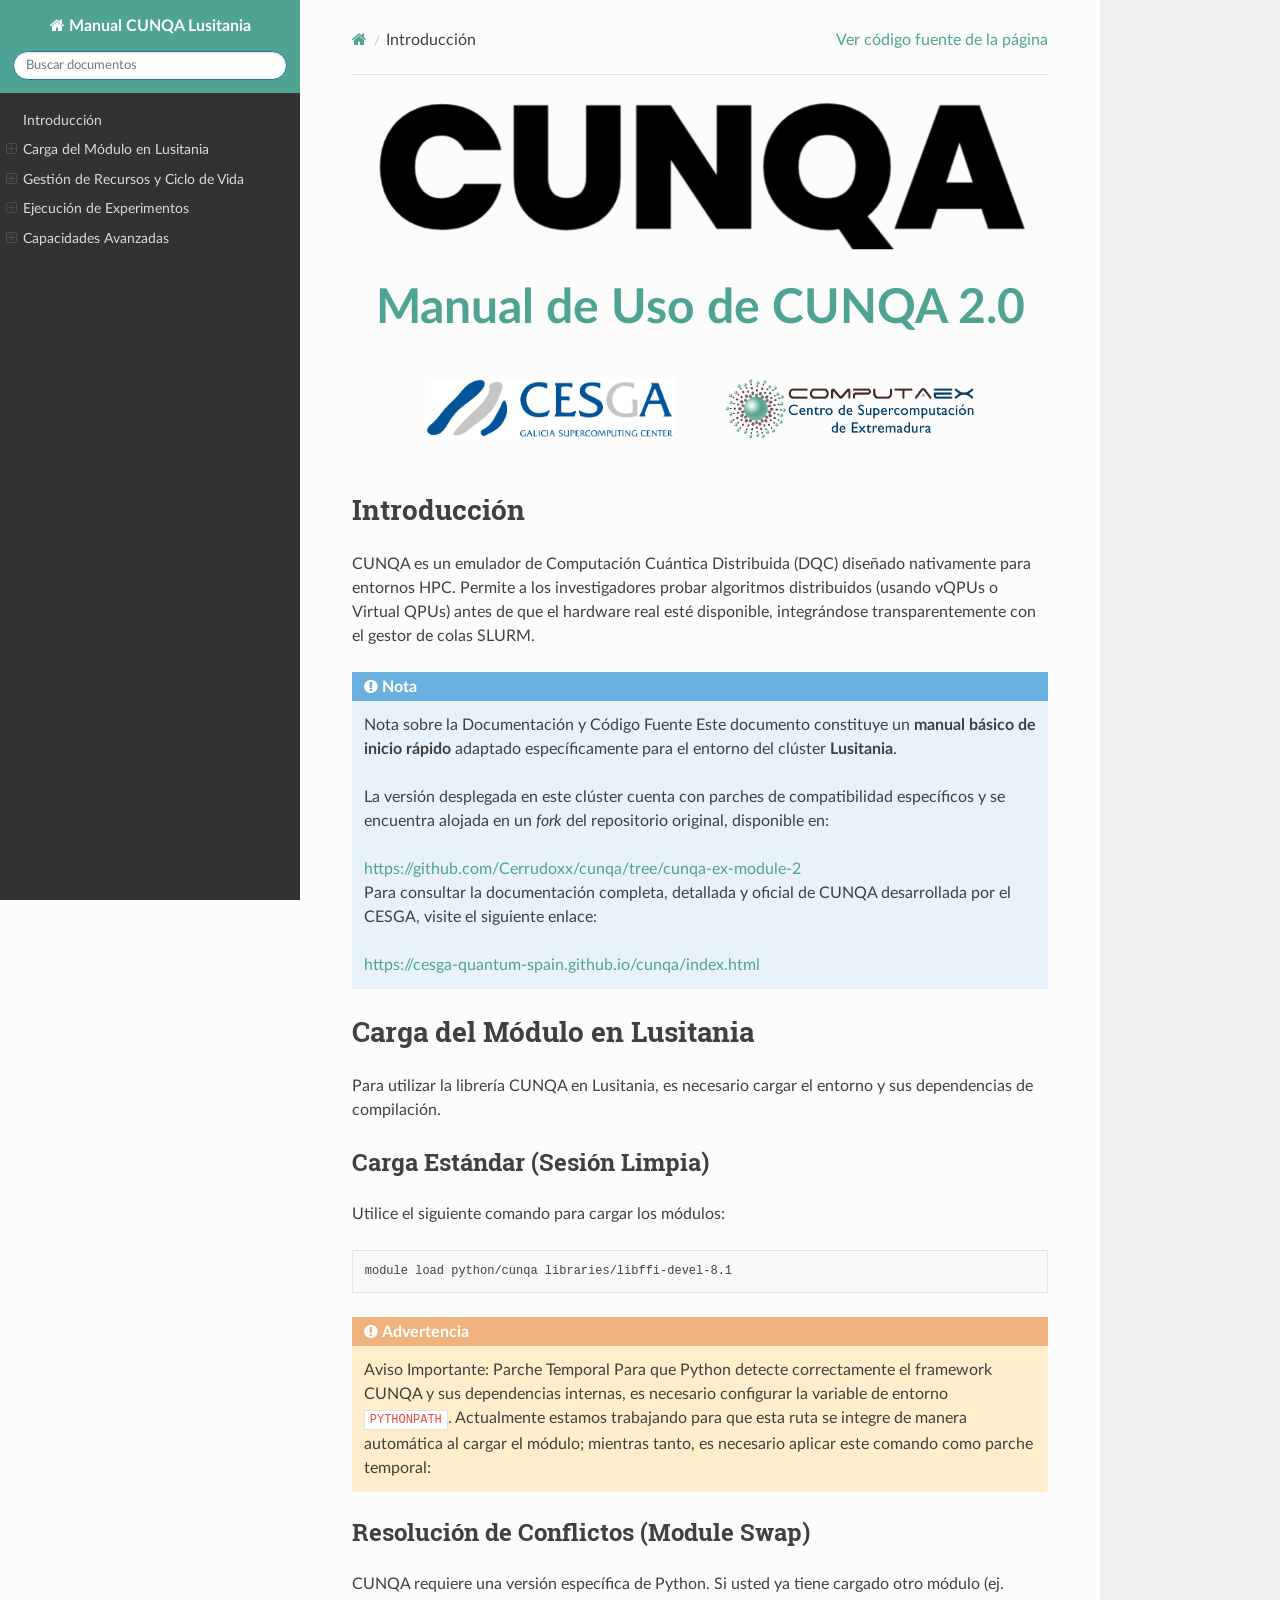
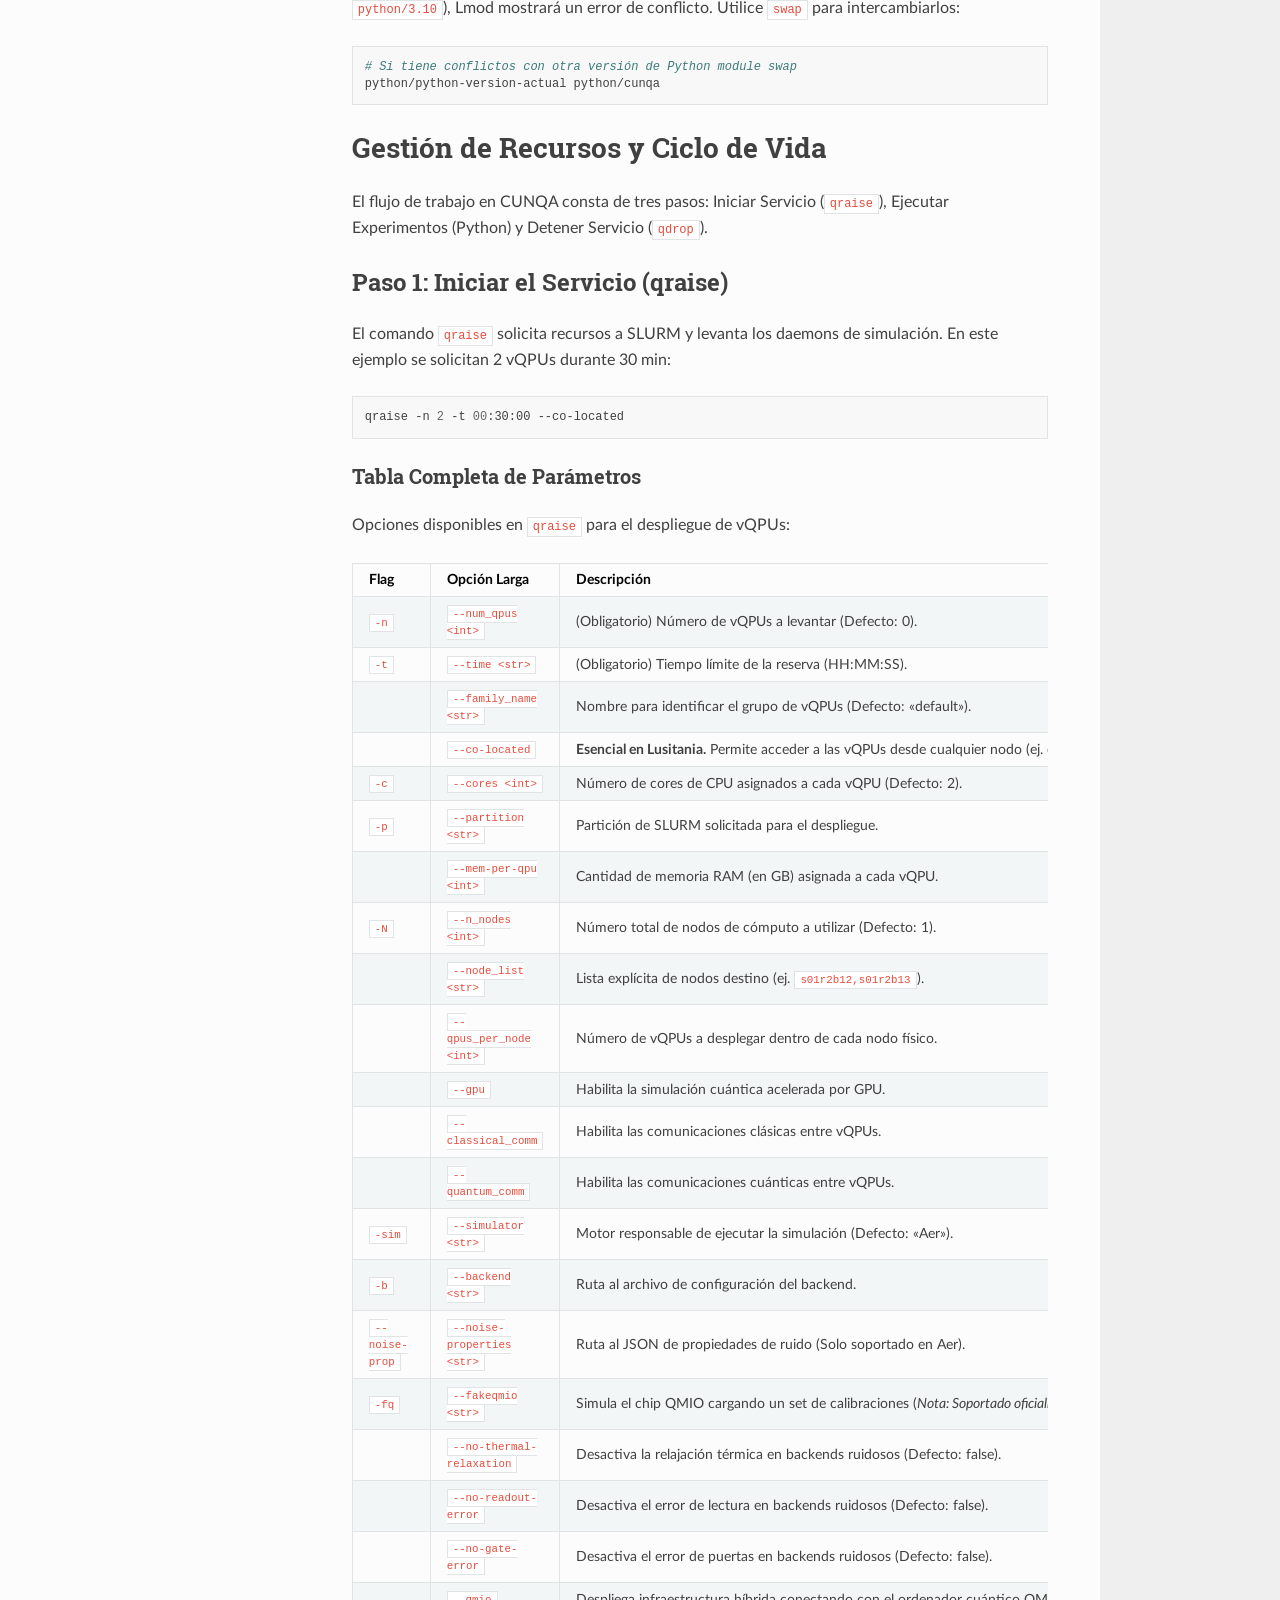
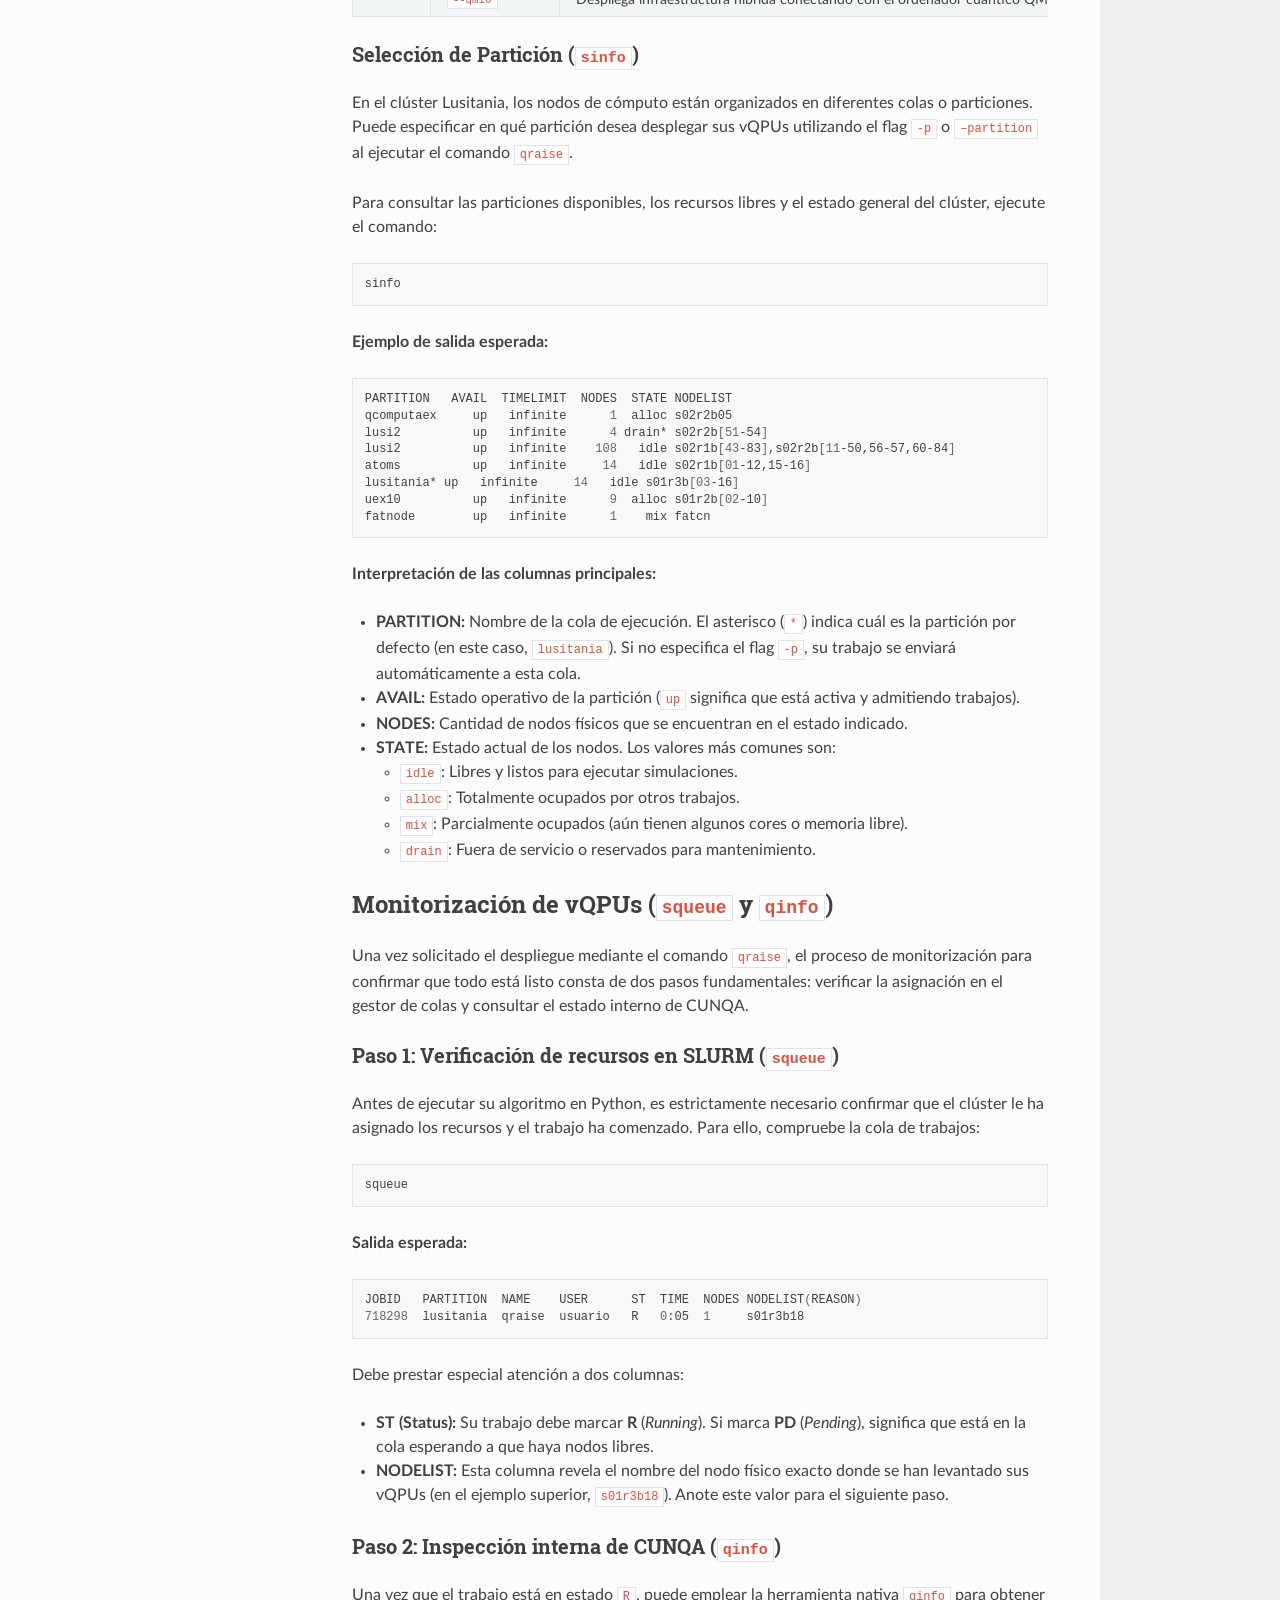
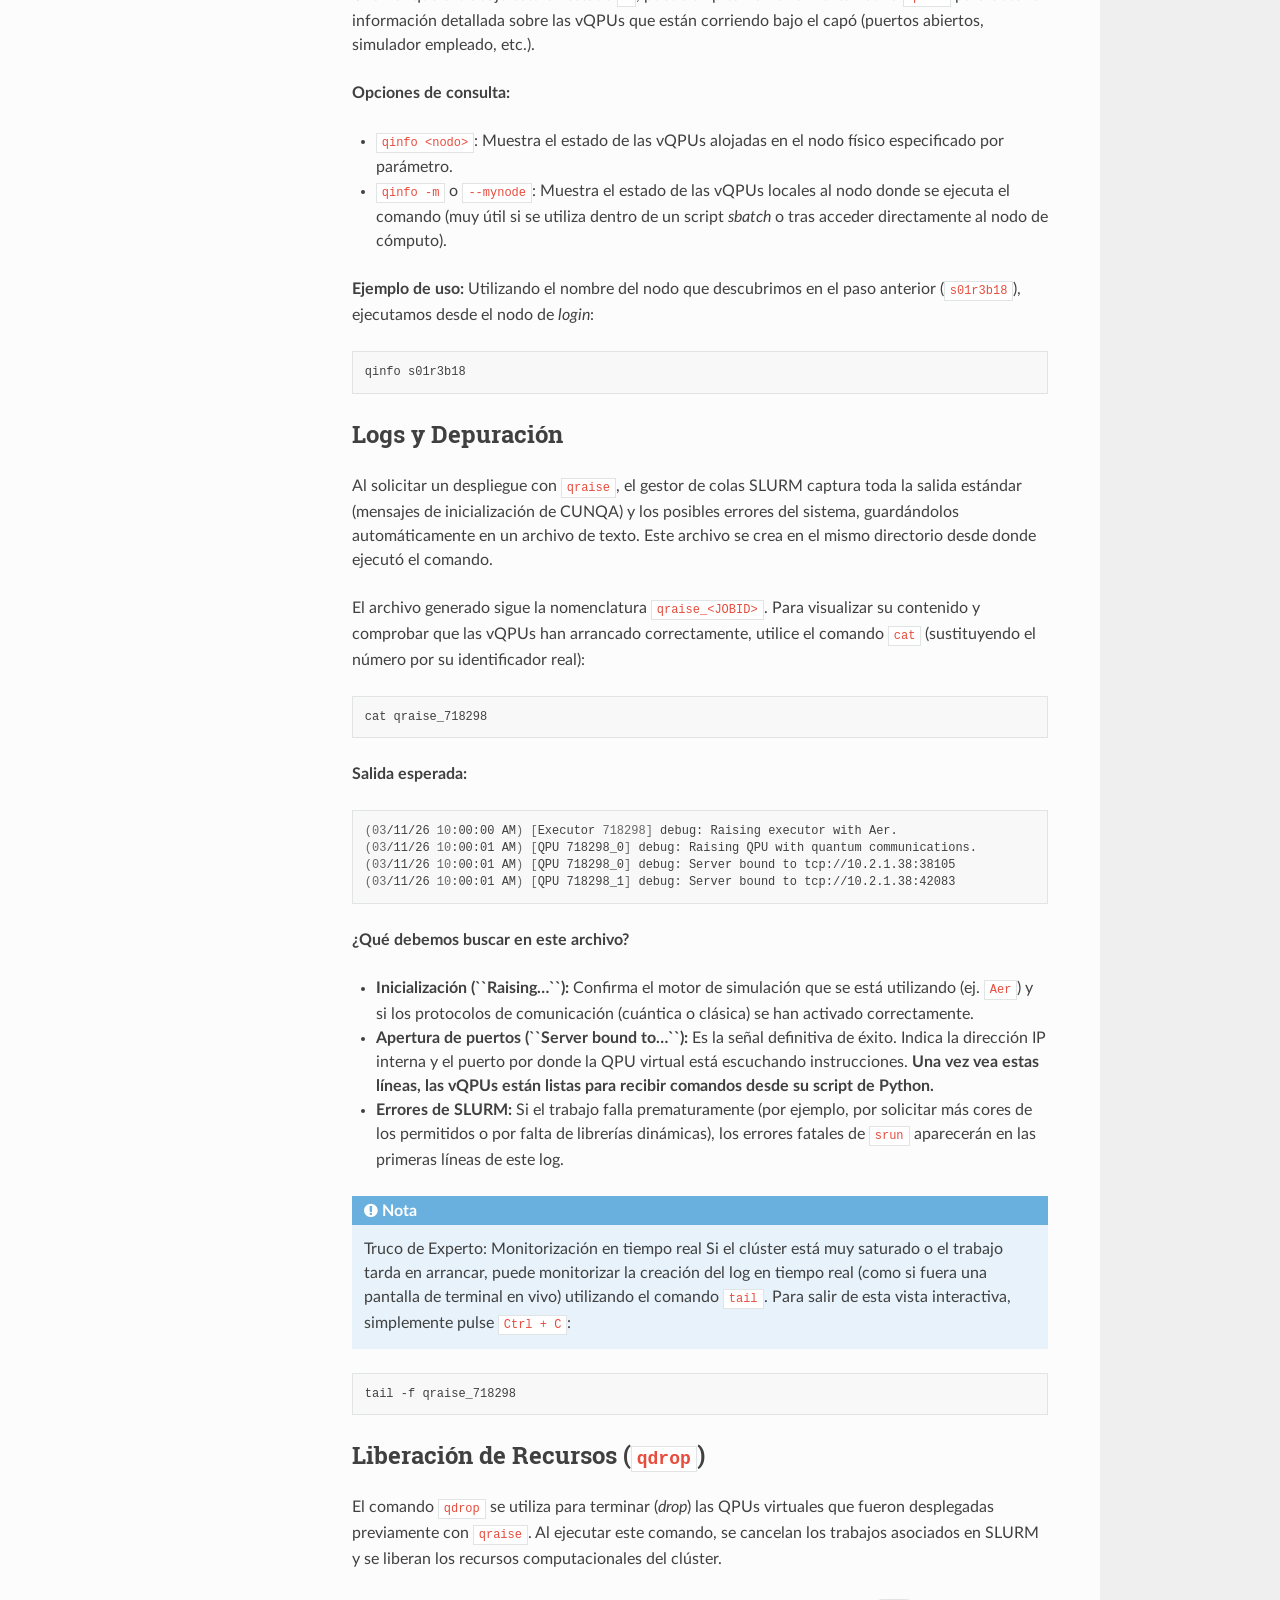
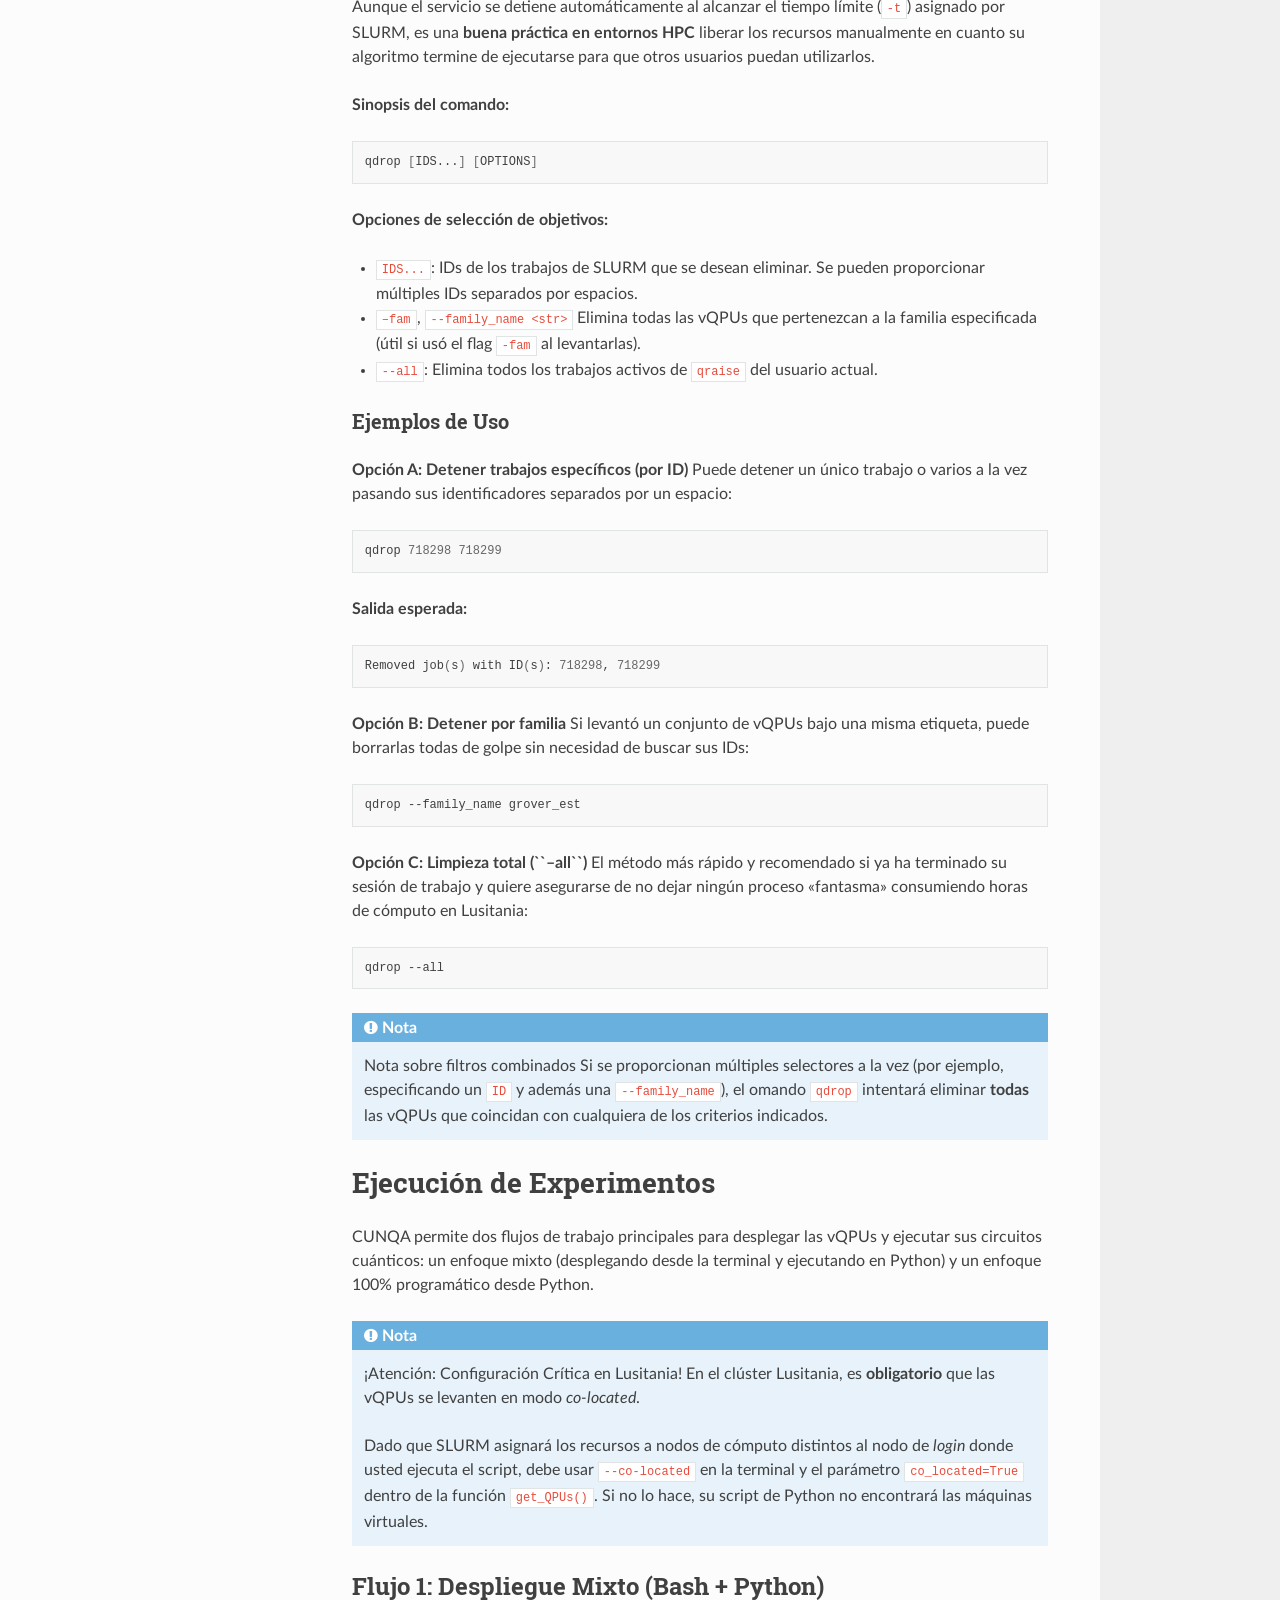
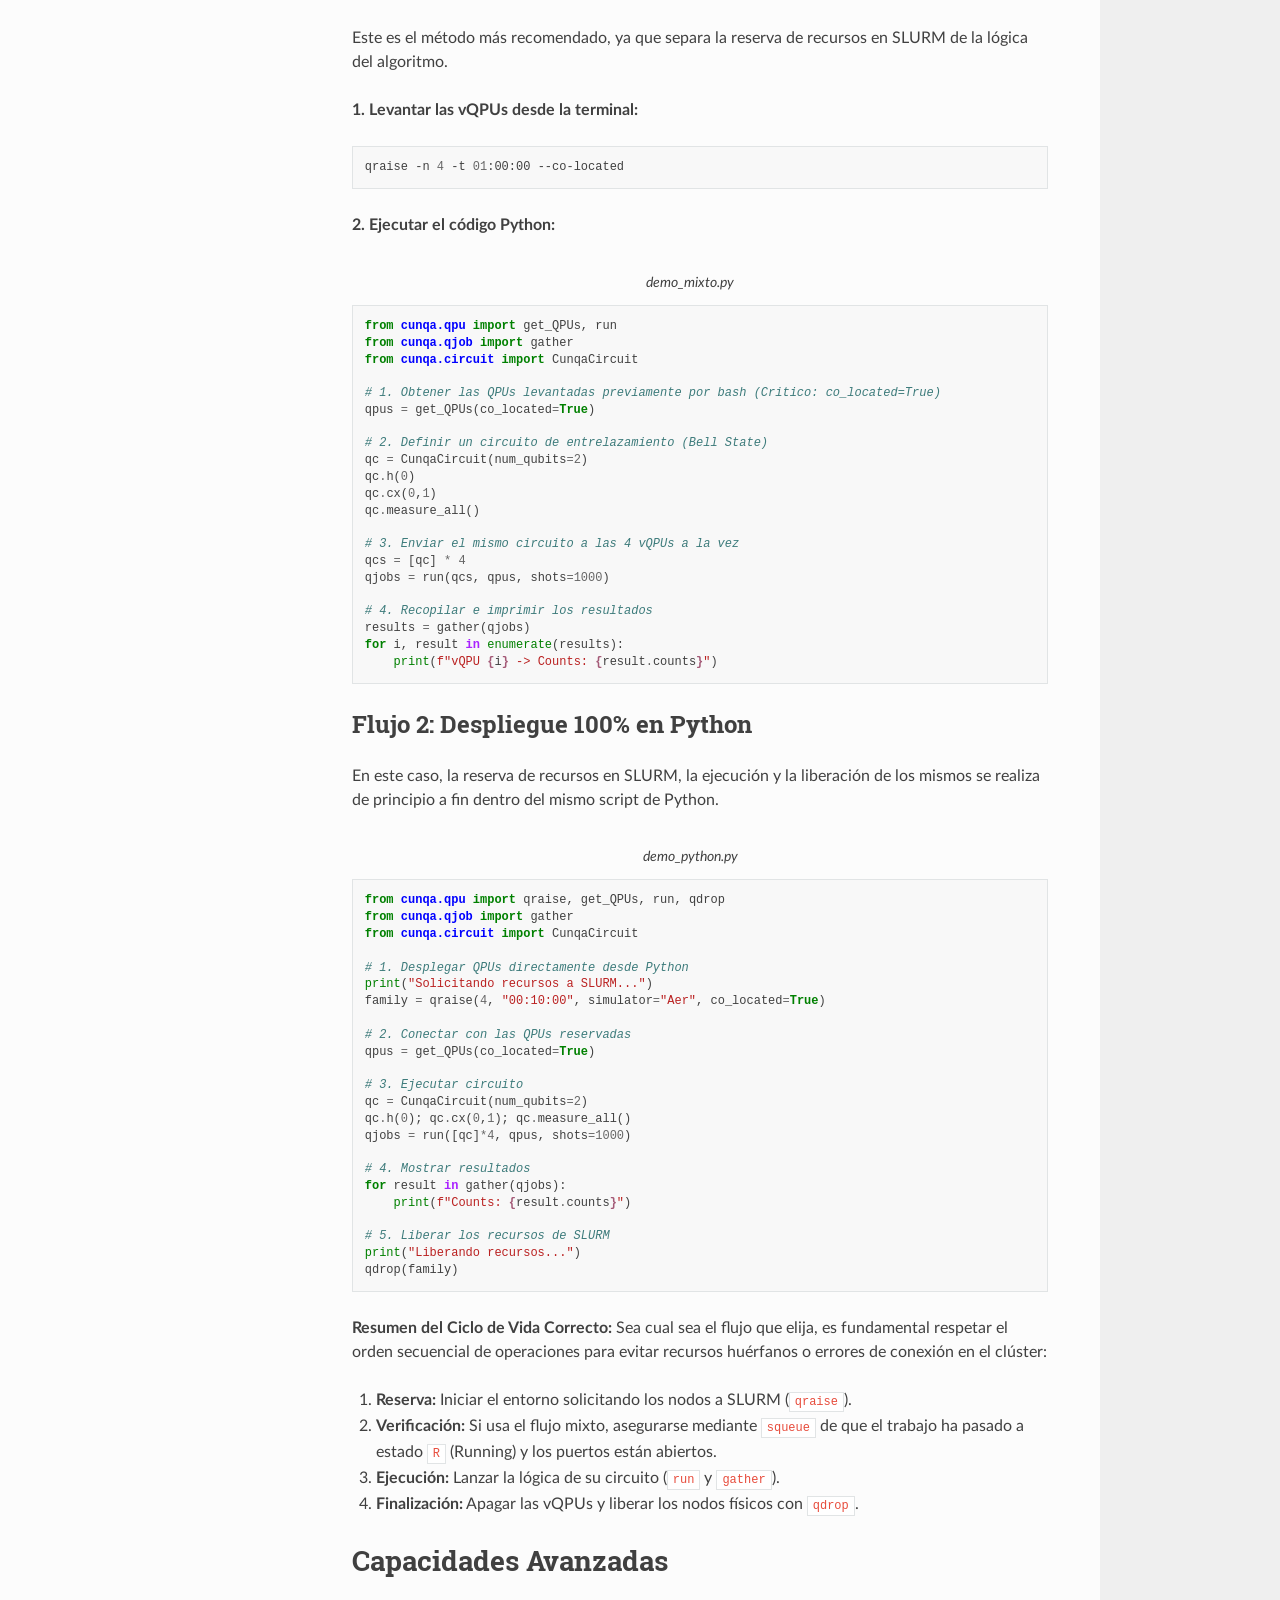
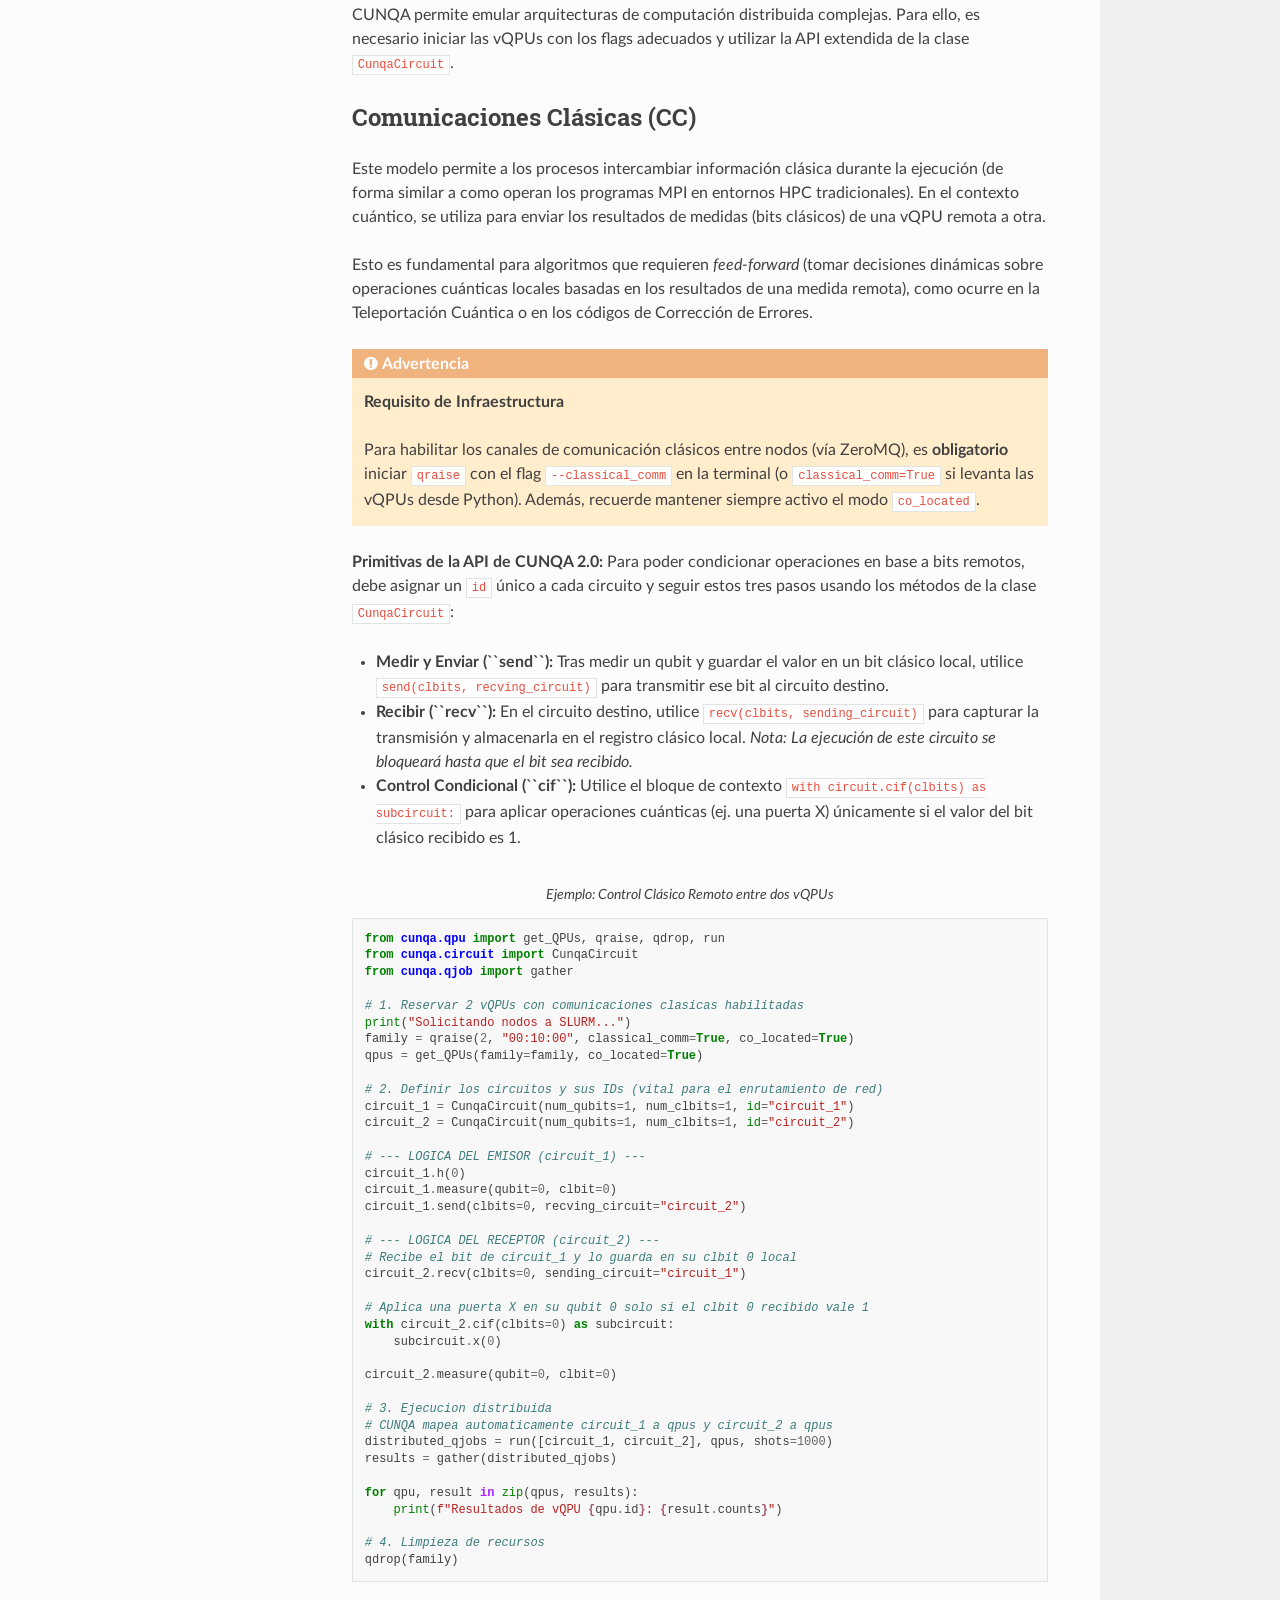
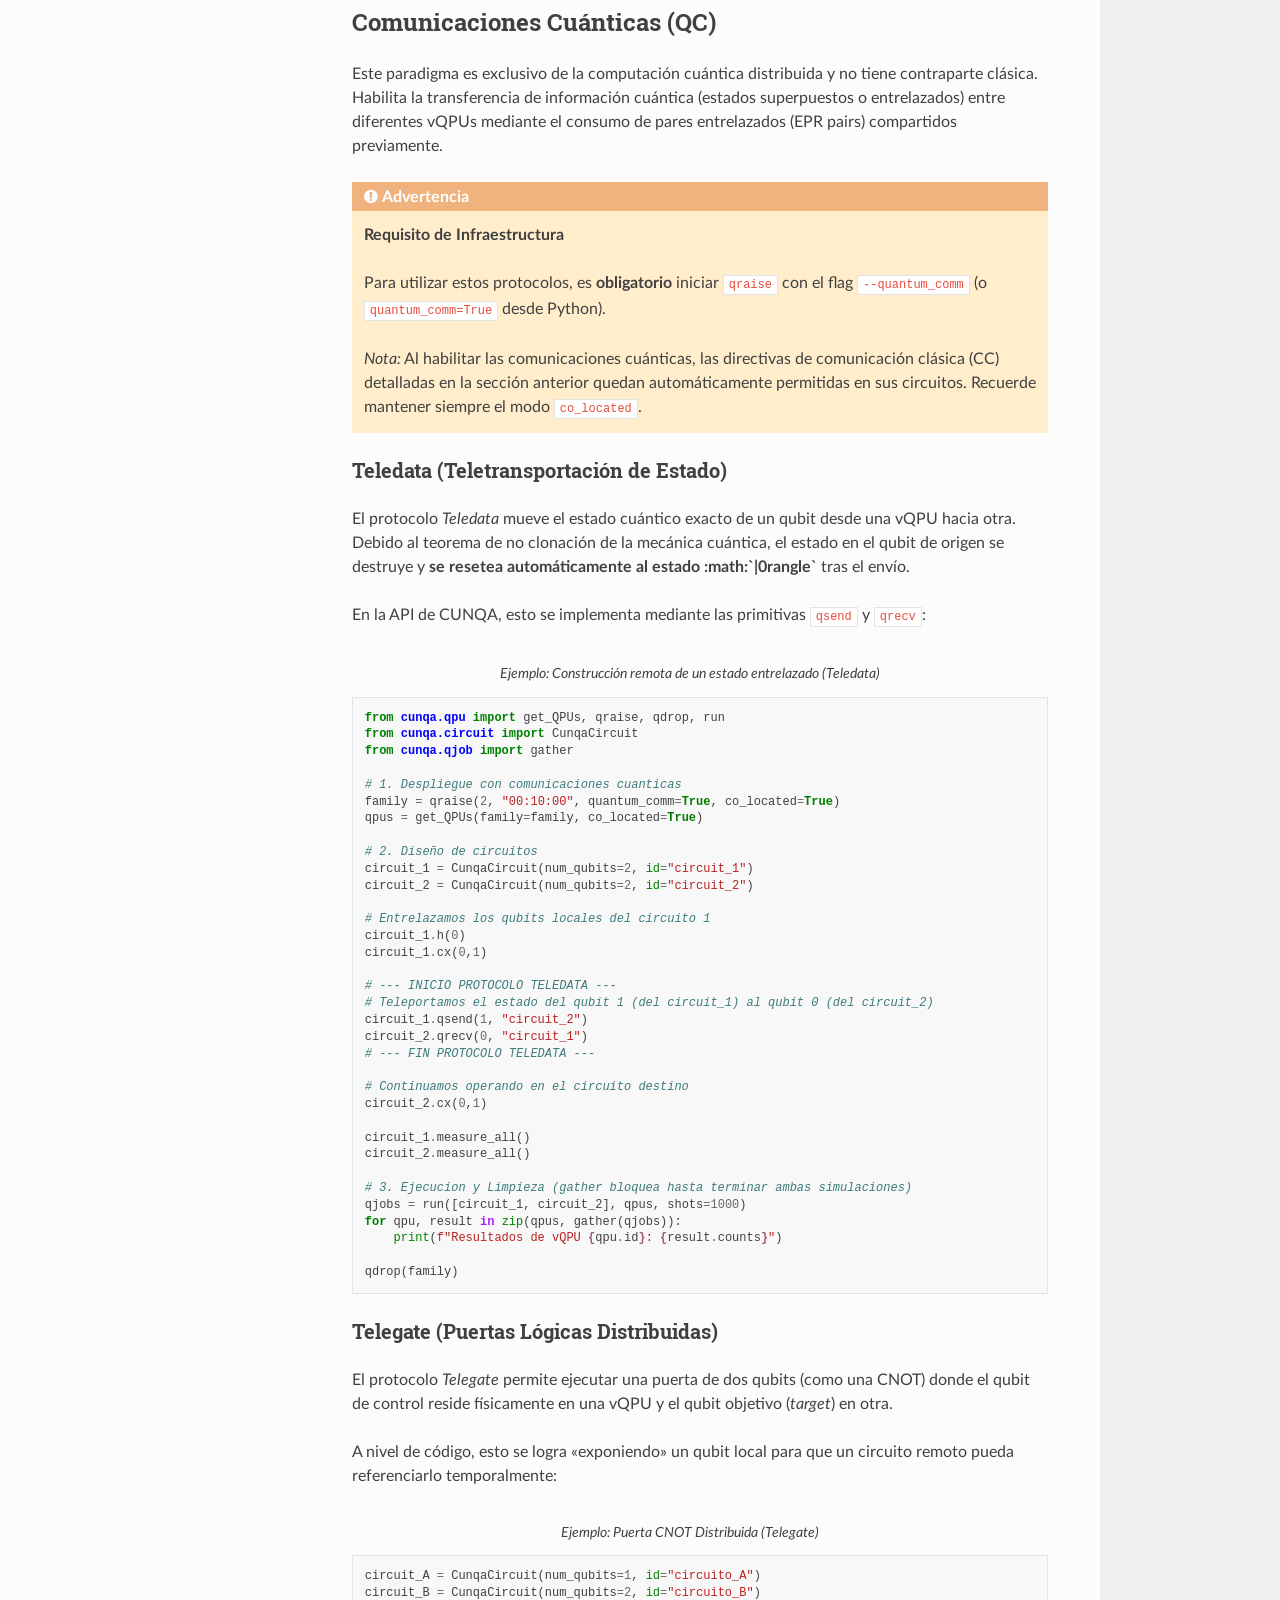
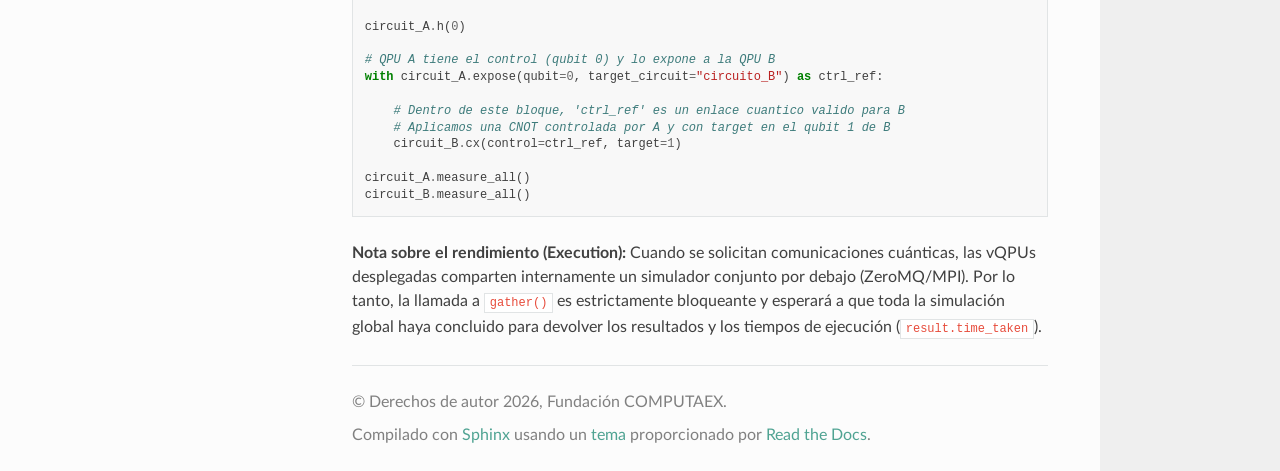
==== index.html @ 19996ac3 "Update documentation" ====
<!DOCTYPE html>
<html class="writer-html5" lang="es" data-content_root="./">
<head>
  <meta charset="utf-8" /><meta name="viewport" content="width=device-width, initial-scale=1" />

  <meta name="viewport" content="width=device-width, initial-scale=1.0" />
  <title>Introducción &mdash; documentación de Manual CUNQA Lusitania - 1.0</title>
      <link rel="stylesheet" type="text/css" href="_static/pygments.css?v=b86133f3" />
      <link rel="stylesheet" type="text/css" href="_static/css/theme.css?v=9edc463e" />
      <link rel="stylesheet" type="text/css" href="_static/custom.css?v=4bcdfe37" />

  
      <script src="_static/jquery.js?v=5d32c60e"></script>
      <script src="_static/_sphinx_javascript_frameworks_compat.js?v=2cd50e6c"></script>
      <script src="_static/documentation_options.js?v=4936afed"></script>
      <script src="_static/doctools.js?v=fd6eb6e6"></script>
      <script src="_static/sphinx_highlight.js?v=6ffebe34"></script>
      <script src="_static/translations.js?v=f85f4cfb"></script>
    <script src="_static/js/theme.js"></script>
    <link rel="index" title="Índice" href="genindex.html" />
    <link rel="search" title="Búsqueda" href="search.html" /> 
</head>

<body class="wy-body-for-nav"> 
  <div class="wy-grid-for-nav">
    <nav data-toggle="wy-nav-shift" class="wy-nav-side">
      <div class="wy-side-scroll">
        <div class="wy-side-nav-search" >

          
          
          <a href="#" class="icon icon-home">
            Manual CUNQA Lusitania
          </a>
<div role="search">
  <form id="rtd-search-form" class="wy-form" action="search.html" method="get">
    <input type="text" name="q" placeholder="Buscar documentos" aria-label="Buscar documentos" />
    <input type="hidden" name="check_keywords" value="yes" />
    <input type="hidden" name="area" value="default" />
  </form>
</div>
        </div><div class="wy-menu wy-menu-vertical" data-spy="affix" role="navigation" aria-label="Navigation menu">
              <!-- Local TOC -->
              <div class="local-toc"><ul>
<li><a class="reference internal" href="#">Introducción</a></li>
<li><a class="reference internal" href="#carga-del-modulo-en-lusitania">Carga del Módulo en Lusitania</a><ul>
<li><a class="reference internal" href="#carga-estandar-sesion-limpia">Carga Estándar (Sesión Limpia)</a></li>
<li><a class="reference internal" href="#resolucion-de-conflictos-module-swap">Resolución de Conflictos (Module Swap)</a></li>
</ul>
</li>
<li><a class="reference internal" href="#gestion-de-recursos-y-ciclo-de-vida">Gestión de Recursos y Ciclo de Vida</a><ul>
<li><a class="reference internal" href="#paso-1-iniciar-el-servicio-qraise">Paso 1: Iniciar el Servicio (qraise)</a><ul>
<li><a class="reference internal" href="#tabla-completa-de-parametros">Tabla Completa de Parámetros</a></li>
<li><a class="reference internal" href="#seleccion-de-particion-sinfo">Selección de Partición (<code class="docutils literal notranslate"><span class="pre">sinfo</span></code>)</a></li>
</ul>
</li>
<li><a class="reference internal" href="#monitorizacion-de-vqpus-squeue-y-qinfo">Monitorización de vQPUs (<code class="docutils literal notranslate"><span class="pre">squeue</span></code> y <code class="docutils literal notranslate"><span class="pre">qinfo</span></code>)</a><ul>
<li><a class="reference internal" href="#paso-1-verificacion-de-recursos-en-slurm-squeue">Paso 1: Verificación de recursos en SLURM (<code class="docutils literal notranslate"><span class="pre">squeue</span></code>)</a></li>
<li><a class="reference internal" href="#paso-2-inspeccion-interna-de-cunqa-qinfo">Paso 2: Inspección interna de CUNQA (<code class="docutils literal notranslate"><span class="pre">qinfo</span></code>)</a></li>
</ul>
</li>
<li><a class="reference internal" href="#logs-y-depuracion">Logs y Depuración</a></li>
<li><a class="reference internal" href="#liberacion-de-recursos-qdrop">Liberación de Recursos (<code class="docutils literal notranslate"><span class="pre">qdrop</span></code>)</a><ul>
<li><a class="reference internal" href="#ejemplos-de-uso">Ejemplos de Uso</a></li>
</ul>
</li>
</ul>
</li>
<li><a class="reference internal" href="#ejecucion-de-experimentos">Ejecución de Experimentos</a><ul>
<li><a class="reference internal" href="#flujo-1-despliegue-mixto-bash-python">Flujo 1: Despliegue Mixto (Bash + Python)</a></li>
<li><a class="reference internal" href="#flujo-2-despliegue-100-en-python">Flujo 2: Despliegue 100% en Python</a></li>
</ul>
</li>
<li><a class="reference internal" href="#capacidades-avanzadas">Capacidades Avanzadas</a><ul>
<li><a class="reference internal" href="#comunicaciones-clasicas-cc">Comunicaciones Clásicas (CC)</a></li>
<li><a class="reference internal" href="#comunicaciones-cuanticas-qc">Comunicaciones Cuánticas (QC)</a><ul>
<li><a class="reference internal" href="#teledata-teletransportacion-de-estado">Teledata (Teletransportación de Estado)</a></li>
<li><a class="reference internal" href="#telegate-puertas-logicas-distribuidas">Telegate (Puertas Lógicas Distribuidas)</a></li>
</ul>
</li>
</ul>
</li>
</ul>
</div>
        </div>
      </div>
    </nav>

    <section data-toggle="wy-nav-shift" class="wy-nav-content-wrap"><nav class="wy-nav-top" aria-label="Mobile navigation menu" >
          <i data-toggle="wy-nav-top" class="fa fa-bars"></i>
          <a href="#">Manual CUNQA Lusitania</a>
      </nav>

      <div class="wy-nav-content">
        <div class="rst-content">
          <div role="navigation" aria-label="Page navigation">
  <ul class="wy-breadcrumbs">
      <li><a href="#" class="icon icon-home" aria-label="Home"></a></li>
      <li class="breadcrumb-item active">Introducción</li>
      <li class="wy-breadcrumbs-aside">
            <a href="_sources/index.rst.txt" rel="nofollow"> Ver código fuente de la página</a>
      </li>
  </ul>
  <hr/>
</div>
          <div role="main" class="document" itemscope="itemscope" itemtype="http://schema.org/Article">
           <div itemprop="articleBody">
             
  <div class="titlepage docutils container">
<a class="reference internal image-reference" href="_images/output-onlinepngtools.png"><img alt="Logo CUNQA" class="align-center" src="_images/output-onlinepngtools.png" style="width: 95%;" />
</a>
<p class="big-title">Manual de Uso de CUNQA 2.0</p>
<div class="logo-container docutils container">
<img alt="Logo CESGA" src="_images/logotipo_CESGA_original.jpg" />
<img alt="Logo COMPUTAEX" src="_images/COMPUTAEX_nuevo.png" />
</div>
</div>
<section id="introduccion">
<h1>Introducción<a class="headerlink" href="#introduccion" title="Link to this heading"></a></h1>
<p>CUNQA es un emulador de Computación Cuántica Distribuida (DQC) diseñado
nativamente para entornos HPC. Permite a los investigadores probar
algoritmos distribuidos (usando vQPUs o Virtual QPUs) antes de que el
hardware real esté disponible, integrándose transparentemente con el
gestor de colas SLURM.</p>
<div class="admonition note">
<p class="admonition-title">Nota</p>
<p>Nota sobre la Documentación y Código Fuente Este documento constituye
un <strong>manual básico de inicio rápido</strong> adaptado específicamente para
el entorno del clúster <strong>Lusitania</strong>.</p>
<p>La versión desplegada en este clúster cuenta con parches de
compatibilidad específicos y se encuentra alojada en un <em>fork</em> del
repositorio original, disponible en:</p>
<div class="center docutils container">
<p><a class="reference external" href="https://github.com/Cerrudoxx/cunqa/tree/cunqa-ex-module-2">https://github.com/Cerrudoxx/cunqa/tree/cunqa-ex-module-2</a></p>
</div>
<p>Para consultar la documentación completa, detallada y oficial de
CUNQA desarrollada por el CESGA, visite el siguiente enlace:</p>
<div class="center docutils container">
<p><a class="reference external" href="https://cesga-quantum-spain.github.io/cunqa/index.html">https://cesga-quantum-spain.github.io/cunqa/index.html</a></p>
</div>
</div>
</section>
<section id="carga-del-modulo-en-lusitania">
<h1>Carga del Módulo en Lusitania<a class="headerlink" href="#carga-del-modulo-en-lusitania" title="Link to this heading"></a></h1>
<p>Para utilizar la librería CUNQA en Lusitania, es necesario cargar el
entorno y sus dependencias de compilación.</p>
<section id="carga-estandar-sesion-limpia">
<h2>Carga Estándar (Sesión Limpia)<a class="headerlink" href="#carga-estandar-sesion-limpia" title="Link to this heading"></a></h2>
<p>Utilice el siguiente comando para cargar los módulos:</p>
<div class="highlight-bash notranslate"><div class="highlight"><pre><span></span>module<span class="w"> </span>load<span class="w"> </span>python/cunqa<span class="w"> </span>libraries/libffi-devel-8.1
</pre></div>
</div>
<div class="admonition warning">
<p class="admonition-title">Advertencia</p>
<p>Aviso Importante: Parche Temporal Para que Python detecte
correctamente el framework CUNQA y sus dependencias internas, es
necesario configurar la variable de entorno <code class="docutils literal notranslate"><span class="pre">PYTHONPATH</span></code>.
Actualmente estamos trabajando para que esta ruta se integre de
manera automática al cargar el módulo; mientras tanto, es necesario
aplicar este comando como parche temporal:</p>
</div>
</section>
<section id="resolucion-de-conflictos-module-swap">
<h2>Resolución de Conflictos (Module Swap)<a class="headerlink" href="#resolucion-de-conflictos-module-swap" title="Link to this heading"></a></h2>
<p>CUNQA requiere una versión específica de Python. Si usted ya tiene
cargado otro módulo (ej. <code class="docutils literal notranslate"><span class="pre">python/3.10</span></code>), Lmod mostrará un error de
conflicto. Utilice <code class="docutils literal notranslate"><span class="pre">swap</span></code> para intercambiarlos:</p>
<div class="highlight-bash notranslate"><div class="highlight"><pre><span></span><span class="c1"># Si tiene conflictos con otra versión de Python module swap</span>
python/python-version-actual<span class="w"> </span>python/cunqa
</pre></div>
</div>
</section>
</section>
<section id="gestion-de-recursos-y-ciclo-de-vida">
<h1>Gestión de Recursos y Ciclo de Vida<a class="headerlink" href="#gestion-de-recursos-y-ciclo-de-vida" title="Link to this heading"></a></h1>
<p>El flujo de trabajo en CUNQA consta de tres pasos: Iniciar Servicio
(<code class="docutils literal notranslate"><span class="pre">qraise</span></code>), Ejecutar Experimentos (Python) y Detener Servicio
(<code class="docutils literal notranslate"><span class="pre">qdrop</span></code>).</p>
<section id="paso-1-iniciar-el-servicio-qraise">
<h2>Paso 1: Iniciar el Servicio (qraise)<a class="headerlink" href="#paso-1-iniciar-el-servicio-qraise" title="Link to this heading"></a></h2>
<p>El comando <code class="docutils literal notranslate"><span class="pre">qraise</span></code> solicita recursos a SLURM y levanta los daemons de
simulación. En este ejemplo se solicitan 2 vQPUs durante 30 min:</p>
<div class="highlight-bash notranslate"><div class="highlight"><pre><span></span>qraise<span class="w"> </span>-n<span class="w"> </span><span class="m">2</span><span class="w"> </span>-t<span class="w"> </span><span class="m">00</span>:30:00<span class="w"> </span>--co-located
</pre></div>
</div>
<section id="tabla-completa-de-parametros">
<h3>Tabla Completa de Parámetros<a class="headerlink" href="#tabla-completa-de-parametros" title="Link to this heading"></a></h3>
<p>Opciones disponibles en <code class="docutils literal notranslate"><span class="pre">qraise</span></code> para el despliegue de vQPUs:</p>
<table class="docutils align-default">
<colgroup>
<col style="width: 15.0%" />
<col style="width: 30.0%" />
<col style="width: 55.0%" />
</colgroup>
<thead>
<tr class="row-odd"><th class="head"><p>Flag</p></th>
<th class="head"><p>Opción Larga</p></th>
<th class="head"><p>Descripción</p></th>
</tr>
</thead>
<tbody>
<tr class="row-even"><td><p><code class="docutils literal notranslate"><span class="pre">-n</span></code></p></td>
<td><p><code class="docutils literal notranslate"><span class="pre">--num_qpus</span> <span class="pre">&lt;int&gt;</span></code></p></td>
<td><p>(Obligatorio) Número de vQPUs a levantar (Defecto: 0).</p></td>
</tr>
<tr class="row-odd"><td><p><code class="docutils literal notranslate"><span class="pre">-t</span></code></p></td>
<td><p><code class="docutils literal notranslate"><span class="pre">--time</span> <span class="pre">&lt;str&gt;</span></code></p></td>
<td><p>(Obligatorio) Tiempo límite de la reserva (HH:MM:SS).</p></td>
</tr>
<tr class="row-even"><td></td>
<td><p><code class="docutils literal notranslate"><span class="pre">--family_name</span> <span class="pre">&lt;str&gt;</span></code></p></td>
<td><p>Nombre para identificar el grupo de vQPUs (Defecto: «default»).</p></td>
</tr>
<tr class="row-odd"><td></td>
<td><p><code class="docutils literal notranslate"><span class="pre">--co-located</span></code></p></td>
<td><p><strong>Esencial en Lusitania.</strong> Permite acceder a las vQPUs desde cualquier nodo (ej. el nodo de login).</p></td>
</tr>
<tr class="row-even"><td><p><code class="docutils literal notranslate"><span class="pre">-c</span></code></p></td>
<td><p><code class="docutils literal notranslate"><span class="pre">--cores</span> <span class="pre">&lt;int&gt;</span></code></p></td>
<td><p>Número de cores de CPU asignados a cada vQPU (Defecto: 2).</p></td>
</tr>
<tr class="row-odd"><td><p><code class="docutils literal notranslate"><span class="pre">-p</span></code></p></td>
<td><p><code class="docutils literal notranslate"><span class="pre">--partition</span> <span class="pre">&lt;str&gt;</span></code></p></td>
<td><p>Partición de SLURM solicitada para el despliegue.</p></td>
</tr>
<tr class="row-even"><td></td>
<td><p><code class="docutils literal notranslate"><span class="pre">--mem-per-qpu</span> <span class="pre">&lt;int&gt;</span></code></p></td>
<td><p>Cantidad de memoria RAM (en GB) asignada a cada vQPU.</p></td>
</tr>
<tr class="row-odd"><td><p><code class="docutils literal notranslate"><span class="pre">-N</span></code></p></td>
<td><p><code class="docutils literal notranslate"><span class="pre">--n_nodes</span> <span class="pre">&lt;int&gt;</span></code></p></td>
<td><p>Número total de nodos de cómputo a utilizar (Defecto: 1).</p></td>
</tr>
<tr class="row-even"><td></td>
<td><p><code class="docutils literal notranslate"><span class="pre">--node_list</span> <span class="pre">&lt;str&gt;</span></code></p></td>
<td><p>Lista explícita de nodos destino (ej. <code class="docutils literal notranslate"><span class="pre">s01r2b12,s01r2b13</span></code>).</p></td>
</tr>
<tr class="row-odd"><td></td>
<td><p><code class="docutils literal notranslate"><span class="pre">--qpus_per_node</span> <span class="pre">&lt;int&gt;</span></code></p></td>
<td><p>Número de vQPUs a desplegar dentro de cada nodo físico.</p></td>
</tr>
<tr class="row-even"><td></td>
<td><p><code class="docutils literal notranslate"><span class="pre">--gpu</span></code></p></td>
<td><p>Habilita la simulación cuántica acelerada por GPU.</p></td>
</tr>
<tr class="row-odd"><td></td>
<td><p><code class="docutils literal notranslate"><span class="pre">--classical_comm</span></code></p></td>
<td><p>Habilita las comunicaciones clásicas entre vQPUs.</p></td>
</tr>
<tr class="row-even"><td></td>
<td><p><code class="docutils literal notranslate"><span class="pre">--quantum_comm</span></code></p></td>
<td><p>Habilita las comunicaciones cuánticas entre vQPUs.</p></td>
</tr>
<tr class="row-odd"><td><p><code class="docutils literal notranslate"><span class="pre">-sim</span></code></p></td>
<td><p><code class="docutils literal notranslate"><span class="pre">--simulator</span> <span class="pre">&lt;str&gt;</span></code></p></td>
<td><p>Motor responsable de ejecutar la simulación (Defecto: «Aer»).</p></td>
</tr>
<tr class="row-even"><td><p><code class="docutils literal notranslate"><span class="pre">-b</span></code></p></td>
<td><p><code class="docutils literal notranslate"><span class="pre">--backend</span> <span class="pre">&lt;str&gt;</span></code></p></td>
<td><p>Ruta al archivo de configuración del backend.</p></td>
</tr>
<tr class="row-odd"><td><p><code class="docutils literal notranslate"><span class="pre">--noise-prop</span></code></p></td>
<td><p><code class="docutils literal notranslate"><span class="pre">--noise-properties</span> <span class="pre">&lt;str&gt;</span></code></p></td>
<td><p>Ruta al JSON de propiedades de ruido (Solo soportado en Aer).</p></td>
</tr>
<tr class="row-even"><td><p><code class="docutils literal notranslate"><span class="pre">-fq</span></code></p></td>
<td><p><code class="docutils literal notranslate"><span class="pre">--fakeqmio</span> <span class="pre">&lt;str&gt;</span></code></p></td>
<td><p>Simula el chip QMIO cargando un set de calibraciones (<em>Nota: Soportado oficialmente en CESGA</em>).</p></td>
</tr>
<tr class="row-odd"><td></td>
<td><p><code class="docutils literal notranslate"><span class="pre">--no-thermal-relaxation</span></code></p></td>
<td><p>Desactiva la relajación térmica en backends ruidosos (Defecto: false).</p></td>
</tr>
<tr class="row-even"><td></td>
<td><p><code class="docutils literal notranslate"><span class="pre">--no-readout-error</span></code></p></td>
<td><p>Desactiva el error de lectura en backends ruidosos (Defecto: false).</p></td>
</tr>
<tr class="row-odd"><td></td>
<td><p><code class="docutils literal notranslate"><span class="pre">--no-gate-error</span></code></p></td>
<td><p>Desactiva el error de puertas en backends ruidosos (Defecto: false).</p></td>
</tr>
<tr class="row-even"><td></td>
<td><p><code class="docutils literal notranslate"><span class="pre">--qmio</span></code></p></td>
<td><p>Despliega infraestructura híbrida conectando con el ordenador cuántico QMIO real (<em>Exclusivo de CESGA</em>).</p></td>
</tr>
</tbody>
</table>
</section>
<section id="seleccion-de-particion-sinfo">
<h3>Selección de Partición (<code class="docutils literal notranslate"><span class="pre">sinfo</span></code>)<a class="headerlink" href="#seleccion-de-particion-sinfo" title="Link to this heading"></a></h3>
<p>En el clúster Lusitania, los nodos de cómputo están organizados en
diferentes colas o particiones. Puede especificar en qué partición desea
desplegar sus vQPUs utilizando el flag <code class="docutils literal notranslate"><span class="pre">-p</span></code> o <code class="docutils literal notranslate"><span class="pre">–partition</span></code> al
ejecutar el comando <code class="docutils literal notranslate"><span class="pre">qraise</span></code>.</p>
<p>Para consultar las particiones disponibles, los recursos libres y el
estado general del clúster, ejecute el comando:</p>
<div class="highlight-bash notranslate"><div class="highlight"><pre><span></span>sinfo
</pre></div>
</div>
<p><strong>Ejemplo de salida esperada:</strong></p>
<div class="highlight-bash notranslate"><div class="highlight"><pre><span></span>PARTITION<span class="w">   </span>AVAIL<span class="w">  </span>TIMELIMIT<span class="w">  </span>NODES<span class="w">  </span>STATE<span class="w"> </span>NODELIST
qcomputaex<span class="w">     </span>up<span class="w">   </span>infinite<span class="w">      </span><span class="m">1</span><span class="w">  </span>alloc<span class="w"> </span>s02r2b05
lusi2<span class="w">          </span>up<span class="w">   </span>infinite<span class="w">      </span><span class="m">4</span><span class="w"> </span>drain*<span class="w"> </span>s02r2b<span class="o">[</span><span class="m">51</span>-54<span class="o">]</span>
lusi2<span class="w">          </span>up<span class="w">   </span>infinite<span class="w">    </span><span class="m">108</span><span class="w">   </span>idle<span class="w"> </span>s02r1b<span class="o">[</span><span class="m">43</span>-83<span class="o">]</span>,s02r2b<span class="o">[</span><span class="m">11</span>-50,56-57,60-84<span class="o">]</span>
atoms<span class="w">          </span>up<span class="w">   </span>infinite<span class="w">     </span><span class="m">14</span><span class="w">   </span>idle<span class="w"> </span>s02r1b<span class="o">[</span><span class="m">01</span>-12,15-16<span class="o">]</span>
lusitania*<span class="w"> </span>up<span class="w">   </span>infinite<span class="w">     </span><span class="m">14</span><span class="w">   </span>idle<span class="w"> </span>s01r3b<span class="o">[</span><span class="m">03</span>-16<span class="o">]</span>
uex10<span class="w">          </span>up<span class="w">   </span>infinite<span class="w">      </span><span class="m">9</span><span class="w">  </span>alloc<span class="w"> </span>s01r2b<span class="o">[</span><span class="m">02</span>-10<span class="o">]</span>
fatnode<span class="w">        </span>up<span class="w">   </span>infinite<span class="w">      </span><span class="m">1</span><span class="w">    </span>mix<span class="w"> </span>fatcn
</pre></div>
</div>
<p><strong>Interpretación de las columnas principales:</strong></p>
<ul class="simple">
<li><p><strong>PARTITION:</strong> Nombre de la cola de ejecución. El asterisco (<code class="docutils literal notranslate"><span class="pre">*</span></code>)
indica cuál es la partición por defecto (en este caso,
<code class="docutils literal notranslate"><span class="pre">lusitania</span></code>). Si no especifica el flag <code class="docutils literal notranslate"><span class="pre">-p</span></code>, su trabajo se
enviará automáticamente a esta cola.</p></li>
<li><p><strong>AVAIL:</strong> Estado operativo de la partición (<code class="docutils literal notranslate"><span class="pre">up</span></code> significa que
está activa y admitiendo trabajos).</p></li>
<li><p><strong>NODES:</strong> Cantidad de nodos físicos que se encuentran en el estado
indicado.</p></li>
<li><p><strong>STATE:</strong> Estado actual de los nodos. Los valores más comunes son:</p>
<ul>
<li><p><code class="docutils literal notranslate"><span class="pre">idle</span></code>: Libres y listos para ejecutar simulaciones.</p></li>
<li><p><code class="docutils literal notranslate"><span class="pre">alloc</span></code>: Totalmente ocupados por otros trabajos.</p></li>
<li><p><code class="docutils literal notranslate"><span class="pre">mix</span></code>: Parcialmente ocupados (aún tienen algunos cores o memoria
libre).</p></li>
<li><p><code class="docutils literal notranslate"><span class="pre">drain</span></code>: Fuera de servicio o reservados para mantenimiento.</p></li>
</ul>
</li>
</ul>
</section>
</section>
<section id="monitorizacion-de-vqpus-squeue-y-qinfo">
<h2>Monitorización de vQPUs (<code class="docutils literal notranslate"><span class="pre">squeue</span></code> y <code class="docutils literal notranslate"><span class="pre">qinfo</span></code>)<a class="headerlink" href="#monitorizacion-de-vqpus-squeue-y-qinfo" title="Link to this heading"></a></h2>
<p>Una vez solicitado el despliegue mediante el comando <code class="docutils literal notranslate"><span class="pre">qraise</span></code>, el
proceso de monitorización para confirmar que todo está listo consta de
dos pasos fundamentales: verificar la asignación en el gestor de colas y
consultar el estado interno de CUNQA.</p>
<section id="paso-1-verificacion-de-recursos-en-slurm-squeue">
<h3>Paso 1: Verificación de recursos en SLURM (<code class="docutils literal notranslate"><span class="pre">squeue</span></code>)<a class="headerlink" href="#paso-1-verificacion-de-recursos-en-slurm-squeue" title="Link to this heading"></a></h3>
<p>Antes de ejecutar su algoritmo en Python, es estrictamente necesario
confirmar que el clúster le ha asignado los recursos y el trabajo ha
comenzado. Para ello, compruebe la cola de trabajos:</p>
<div class="highlight-bash notranslate"><div class="highlight"><pre><span></span>squeue
</pre></div>
</div>
<p><strong>Salida esperada:</strong></p>
<div class="highlight-bash notranslate"><div class="highlight"><pre><span></span>JOBID<span class="w">   </span>PARTITION<span class="w">  </span>NAME<span class="w">    </span>USER<span class="w">      </span>ST<span class="w">  </span>TIME<span class="w">  </span>NODES<span class="w"> </span>NODELIST<span class="o">(</span>REASON<span class="o">)</span>
<span class="m">718298</span><span class="w">  </span>lusitania<span class="w">  </span>qraise<span class="w">  </span>usuario<span class="w">   </span>R<span class="w">   </span><span class="m">0</span>:05<span class="w">  </span><span class="m">1</span><span class="w">     </span>s01r3b18
</pre></div>
</div>
<p>Debe prestar especial atención a dos columnas:</p>
<ul class="simple">
<li><p><strong>ST (Status):</strong> Su trabajo debe marcar <strong>R</strong> (<em>Running</em>). Si marca
<strong>PD</strong> (<em>Pending</em>), significa que está en la cola esperando a que
haya nodos libres.</p></li>
<li><p><strong>NODELIST:</strong> Esta columna revela el nombre del nodo físico exacto
donde se han levantado sus vQPUs (en el ejemplo superior,
<code class="docutils literal notranslate"><span class="pre">s01r3b18</span></code>). Anote este valor para el siguiente paso.</p></li>
</ul>
</section>
<section id="paso-2-inspeccion-interna-de-cunqa-qinfo">
<h3>Paso 2: Inspección interna de CUNQA (<code class="docutils literal notranslate"><span class="pre">qinfo</span></code>)<a class="headerlink" href="#paso-2-inspeccion-interna-de-cunqa-qinfo" title="Link to this heading"></a></h3>
<p>Una vez que el trabajo está en estado <code class="docutils literal notranslate"><span class="pre">R</span></code>, puede emplear la
herramienta nativa <code class="docutils literal notranslate"><span class="pre">qinfo</span></code> para obtener información detallada sobre
las vQPUs que están corriendo bajo el capó (puertos abiertos, simulador
empleado, etc.).</p>
<p><strong>Opciones de consulta:</strong></p>
<ul class="simple">
<li><p><code class="docutils literal notranslate"><span class="pre">qinfo</span> <span class="pre">&lt;nodo&gt;</span></code>: Muestra el estado de las vQPUs alojadas en el nodo
físico especificado por parámetro.</p></li>
<li><p><code class="docutils literal notranslate"><span class="pre">qinfo</span> <span class="pre">-m</span></code> o <code class="docutils literal notranslate"><span class="pre">--mynode</span></code>: Muestra el estado de las vQPUs locales al
nodo donde se ejecuta el comando (muy útil si se utiliza dentro de un
script <em>sbatch</em> o tras acceder directamente al nodo de cómputo).</p></li>
</ul>
<p><strong>Ejemplo de uso:</strong> Utilizando el nombre del nodo que descubrimos en el
paso anterior (<code class="docutils literal notranslate"><span class="pre">s01r3b18</span></code>), ejecutamos desde el nodo de <em>login</em>:</p>
<div class="highlight-bash notranslate"><div class="highlight"><pre><span></span>qinfo<span class="w"> </span>s01r3b18
</pre></div>
</div>
</section>
</section>
<section id="logs-y-depuracion">
<h2>Logs y Depuración<a class="headerlink" href="#logs-y-depuracion" title="Link to this heading"></a></h2>
<p>Al solicitar un despliegue con <code class="docutils literal notranslate"><span class="pre">qraise</span></code>, el gestor de colas SLURM
captura toda la salida estándar (mensajes de inicialización de CUNQA) y
los posibles errores del sistema, guardándolos automáticamente en un
archivo de texto. Este archivo se crea en el mismo directorio desde
donde ejecutó el comando.</p>
<p>El archivo generado sigue la nomenclatura <code class="docutils literal notranslate"><span class="pre">qraise_&lt;JOBID&gt;</span></code>. Para
visualizar su contenido y comprobar que las vQPUs han arrancado
correctamente, utilice el comando <code class="docutils literal notranslate"><span class="pre">cat</span></code> (sustituyendo el número por su
identificador real):</p>
<div class="highlight-bash notranslate"><div class="highlight"><pre><span></span>cat<span class="w"> </span>qraise_718298
</pre></div>
</div>
<p><strong>Salida esperada:</strong></p>
<div class="highlight-bash notranslate"><div class="highlight"><pre><span></span><span class="o">(</span><span class="m">03</span>/11/26<span class="w"> </span><span class="m">10</span>:00:00<span class="w"> </span>AM<span class="o">)</span><span class="w"> </span><span class="o">[</span>Executor<span class="w"> </span><span class="m">718298</span><span class="o">]</span><span class="w"> </span>debug:<span class="w"> </span>Raising<span class="w"> </span>executor<span class="w"> </span>with<span class="w"> </span>Aer.
<span class="o">(</span><span class="m">03</span>/11/26<span class="w"> </span><span class="m">10</span>:00:01<span class="w"> </span>AM<span class="o">)</span><span class="w"> </span><span class="o">[</span>QPU<span class="w"> </span>718298_0<span class="o">]</span><span class="w"> </span>debug:<span class="w"> </span>Raising<span class="w"> </span>QPU<span class="w"> </span>with<span class="w"> </span>quantum<span class="w"> </span>communications.
<span class="o">(</span><span class="m">03</span>/11/26<span class="w"> </span><span class="m">10</span>:00:01<span class="w"> </span>AM<span class="o">)</span><span class="w"> </span><span class="o">[</span>QPU<span class="w"> </span>718298_0<span class="o">]</span><span class="w"> </span>debug:<span class="w"> </span>Server<span class="w"> </span>bound<span class="w"> </span>to<span class="w"> </span>tcp://10.2.1.38:38105
<span class="o">(</span><span class="m">03</span>/11/26<span class="w"> </span><span class="m">10</span>:00:01<span class="w"> </span>AM<span class="o">)</span><span class="w"> </span><span class="o">[</span>QPU<span class="w"> </span>718298_1<span class="o">]</span><span class="w"> </span>debug:<span class="w"> </span>Server<span class="w"> </span>bound<span class="w"> </span>to<span class="w"> </span>tcp://10.2.1.38:42083
</pre></div>
</div>
<p><strong>¿Qué debemos buscar en este archivo?</strong></p>
<ul class="simple">
<li><p><strong>Inicialización (``Raising…``):</strong> Confirma el motor de simulación
que se está utilizando (ej. <code class="docutils literal notranslate"><span class="pre">Aer</span></code>) y si los protocolos de
comunicación (cuántica o clásica) se han activado correctamente.</p></li>
<li><p><strong>Apertura de puertos (``Server bound to…``):</strong> Es la señal
definitiva de éxito. Indica la dirección IP interna y el puerto por
donde la QPU virtual está escuchando instrucciones. <strong>Una vez vea
estas líneas, las vQPUs están listas para recibir comandos desde su
script de Python.</strong></p></li>
<li><p><strong>Errores de SLURM:</strong> Si el trabajo falla prematuramente (por
ejemplo, por solicitar más cores de los permitidos o por falta de
librerías dinámicas), los errores fatales de <code class="docutils literal notranslate"><span class="pre">srun</span></code> aparecerán en
las primeras líneas de este log.</p></li>
</ul>
<div class="admonition note">
<p class="admonition-title">Nota</p>
<p>Truco de Experto: Monitorización en tiempo real Si el clúster está
muy saturado o el trabajo tarda en arrancar, puede monitorizar la
creación del log en tiempo real (como si fuera una pantalla de
terminal en vivo) utilizando el comando <code class="docutils literal notranslate"><span class="pre">tail</span></code>. Para salir de esta
vista interactiva, simplemente pulse <code class="docutils literal notranslate"><span class="pre">Ctrl</span> <span class="pre">+</span> <span class="pre">C</span></code>:</p>
</div>
<div class="highlight-bash notranslate"><div class="highlight"><pre><span></span>tail<span class="w"> </span>-f<span class="w"> </span>qraise_718298
</pre></div>
</div>
</section>
<section id="liberacion-de-recursos-qdrop">
<h2>Liberación de Recursos (<code class="docutils literal notranslate"><span class="pre">qdrop</span></code>)<a class="headerlink" href="#liberacion-de-recursos-qdrop" title="Link to this heading"></a></h2>
<p>El comando <code class="docutils literal notranslate"><span class="pre">qdrop</span></code> se utiliza para terminar (<em>drop</em>) las QPUs
virtuales que fueron desplegadas previamente con <code class="docutils literal notranslate"><span class="pre">qraise</span></code>. Al ejecutar
este comando, se cancelan los trabajos asociados en SLURM y se liberan
los recursos computacionales del clúster.</p>
<p>Aunque el servicio se detiene automáticamente al alcanzar el tiempo
límite (<code class="docutils literal notranslate"><span class="pre">-t</span></code>) asignado por SLURM, es una <strong>buena práctica en entornos
HPC</strong> liberar los recursos manualmente en cuanto su algoritmo termine de
ejecutarse para que otros usuarios puedan utilizarlos.</p>
<p><strong>Sinopsis del comando:</strong></p>
<div class="highlight-bash notranslate"><div class="highlight"><pre><span></span>qdrop<span class="w"> </span><span class="o">[</span>IDS...<span class="o">]</span><span class="w"> </span><span class="o">[</span>OPTIONS<span class="o">]</span>
</pre></div>
</div>
<p><strong>Opciones de selección de objetivos:</strong></p>
<ul class="simple">
<li><p><code class="docutils literal notranslate"><span class="pre">IDS...</span></code>: IDs de los trabajos de SLURM que se desean eliminar. Se
pueden proporcionar múltiples IDs separados por espacios.</p></li>
<li><p><code class="docutils literal notranslate"><span class="pre">–fam</span></code>, <code class="docutils literal notranslate"><span class="pre">--family_name</span> <span class="pre">&lt;str&gt;</span></code> Elimina todas las vQPUs que
pertenezcan a la familia especificada (útil si usó el flag <code class="docutils literal notranslate"><span class="pre">-fam</span></code>
al levantarlas).</p></li>
<li><p><code class="docutils literal notranslate"><span class="pre">--all</span></code>: Elimina todos los trabajos activos de <code class="docutils literal notranslate"><span class="pre">qraise</span></code> del
usuario actual.</p></li>
</ul>
<section id="ejemplos-de-uso">
<h3>Ejemplos de Uso<a class="headerlink" href="#ejemplos-de-uso" title="Link to this heading"></a></h3>
<p><strong>Opción A: Detener trabajos específicos (por ID)</strong> Puede detener un
único trabajo o varios a la vez pasando sus identificadores separados
por un espacio:</p>
<div class="highlight-bash notranslate"><div class="highlight"><pre><span></span>qdrop<span class="w"> </span><span class="m">718298</span><span class="w"> </span><span class="m">718299</span>
</pre></div>
</div>
<p><strong>Salida esperada:</strong></p>
<div class="highlight-bash notranslate"><div class="highlight"><pre><span></span>Removed<span class="w"> </span>job<span class="o">(</span>s<span class="o">)</span><span class="w"> </span>with<span class="w"> </span>ID<span class="o">(</span>s<span class="o">)</span>:<span class="w"> </span><span class="m">718298</span>,<span class="w"> </span><span class="m">718299</span>
</pre></div>
</div>
<p><strong>Opción B: Detener por familia</strong> Si levantó un conjunto de vQPUs bajo
una misma etiqueta, puede borrarlas todas de golpe sin necesidad de
buscar sus IDs:</p>
<div class="highlight-bash notranslate"><div class="highlight"><pre><span></span>qdrop<span class="w"> </span>--family_name<span class="w"> </span>grover_est
</pre></div>
</div>
<p><strong>Opción C: Limpieza total (``–all``)</strong> El método más rápido y
recomendado si ya ha terminado su sesión de trabajo y quiere asegurarse
de no dejar ningún proceso «fantasma» consumiendo horas de cómputo en
Lusitania:</p>
<div class="highlight-bash notranslate"><div class="highlight"><pre><span></span>qdrop<span class="w"> </span>--all
</pre></div>
</div>
<div class="admonition note">
<p class="admonition-title">Nota</p>
<p>Nota sobre filtros combinados Si se proporcionan múltiples selectores
a la vez (por ejemplo, especificando un <code class="docutils literal notranslate"><span class="pre">ID</span></code> y además una
<code class="docutils literal notranslate"><span class="pre">--family_name</span></code>), el omando <code class="docutils literal notranslate"><span class="pre">qdrop</span></code> intentará eliminar <strong>todas</strong>
las vQPUs que coincidan con cualquiera de los criterios indicados.</p>
</div>
</section>
</section>
</section>
<section id="ejecucion-de-experimentos">
<h1>Ejecución de Experimentos<a class="headerlink" href="#ejecucion-de-experimentos" title="Link to this heading"></a></h1>
<p>CUNQA permite dos flujos de trabajo principales para desplegar las vQPUs
y ejecutar sus circuitos cuánticos: un enfoque mixto (desplegando desde
la terminal y ejecutando en Python) y un enfoque 100% programático desde
Python.</p>
<div class="admonition note">
<p class="admonition-title">Nota</p>
<p>¡Atención: Configuración Crítica en Lusitania! En el clúster
Lusitania, es <strong>obligatorio</strong> que las vQPUs se levanten en modo
<em>co-located</em>.</p>
<p>Dado que SLURM asignará los recursos a nodos de cómputo distintos al
nodo de <em>login</em> donde usted ejecuta el script, debe usar
<code class="docutils literal notranslate"><span class="pre">--co-located</span></code> en la terminal y el parámetro <code class="docutils literal notranslate"><span class="pre">co_located=True</span></code>
dentro de la función <code class="docutils literal notranslate"><span class="pre">get_QPUs()</span></code>. Si no lo hace, su script de
Python no encontrará las máquinas virtuales.</p>
</div>
<section id="flujo-1-despliegue-mixto-bash-python">
<h2>Flujo 1: Despliegue Mixto (Bash + Python)<a class="headerlink" href="#flujo-1-despliegue-mixto-bash-python" title="Link to this heading"></a></h2>
<p>Este es el método más recomendado, ya que separa la reserva de recursos
en SLURM de la lógica del algoritmo.</p>
<p><strong>1. Levantar las vQPUs desde la terminal:</strong></p>
<div class="highlight-bash notranslate"><div class="highlight"><pre><span></span>qraise<span class="w"> </span>-n<span class="w"> </span><span class="m">4</span><span class="w"> </span>-t<span class="w"> </span><span class="m">01</span>:00:00<span class="w"> </span>--co-located
</pre></div>
</div>
<p><strong>2. Ejecutar el código Python:</strong></p>
<div class="literal-block-wrapper docutils container" id="id1">
<div class="code-block-caption"><span class="caption-text">demo_mixto.py</span><a class="headerlink" href="#id1" title="Link to this code"></a></div>
<div class="highlight-python notranslate"><div class="highlight"><pre><span></span><span class="kn">from</span><span class="w"> </span><span class="nn">cunqa.qpu</span><span class="w"> </span><span class="kn">import</span> <span class="n">get_QPUs</span><span class="p">,</span> <span class="n">run</span>
<span class="kn">from</span><span class="w"> </span><span class="nn">cunqa.qjob</span><span class="w"> </span><span class="kn">import</span> <span class="n">gather</span>
<span class="kn">from</span><span class="w"> </span><span class="nn">cunqa.circuit</span><span class="w"> </span><span class="kn">import</span> <span class="n">CunqaCircuit</span>

<span class="c1"># 1. Obtener las QPUs levantadas previamente por bash (Critico: co_located=True)</span>
<span class="n">qpus</span> <span class="o">=</span> <span class="n">get_QPUs</span><span class="p">(</span><span class="n">co_located</span><span class="o">=</span><span class="kc">True</span><span class="p">)</span>

<span class="c1"># 2. Definir un circuito de entrelazamiento (Bell State)</span>
<span class="n">qc</span> <span class="o">=</span> <span class="n">CunqaCircuit</span><span class="p">(</span><span class="n">num_qubits</span><span class="o">=</span><span class="mi">2</span><span class="p">)</span>
<span class="n">qc</span><span class="o">.</span><span class="n">h</span><span class="p">(</span><span class="mi">0</span><span class="p">)</span>
<span class="n">qc</span><span class="o">.</span><span class="n">cx</span><span class="p">(</span><span class="mi">0</span><span class="p">,</span><span class="mi">1</span><span class="p">)</span>
<span class="n">qc</span><span class="o">.</span><span class="n">measure_all</span><span class="p">()</span>

<span class="c1"># 3. Enviar el mismo circuito a las 4 vQPUs a la vez</span>
<span class="n">qcs</span> <span class="o">=</span> <span class="p">[</span><span class="n">qc</span><span class="p">]</span> <span class="o">*</span> <span class="mi">4</span>
<span class="n">qjobs</span> <span class="o">=</span> <span class="n">run</span><span class="p">(</span><span class="n">qcs</span><span class="p">,</span> <span class="n">qpus</span><span class="p">,</span> <span class="n">shots</span><span class="o">=</span><span class="mi">1000</span><span class="p">)</span>

<span class="c1"># 4. Recopilar e imprimir los resultados</span>
<span class="n">results</span> <span class="o">=</span> <span class="n">gather</span><span class="p">(</span><span class="n">qjobs</span><span class="p">)</span>
<span class="k">for</span> <span class="n">i</span><span class="p">,</span> <span class="n">result</span> <span class="ow">in</span> <span class="nb">enumerate</span><span class="p">(</span><span class="n">results</span><span class="p">):</span>
    <span class="nb">print</span><span class="p">(</span><span class="sa">f</span><span class="s2">&quot;vQPU </span><span class="si">{</span><span class="n">i</span><span class="si">}</span><span class="s2"> -&gt; Counts: </span><span class="si">{</span><span class="n">result</span><span class="o">.</span><span class="n">counts</span><span class="si">}</span><span class="s2">&quot;</span><span class="p">)</span>
</pre></div>
</div>
</div>
</section>
<section id="flujo-2-despliegue-100-en-python">
<h2>Flujo 2: Despliegue 100% en Python<a class="headerlink" href="#flujo-2-despliegue-100-en-python" title="Link to this heading"></a></h2>
<p>En este caso, la reserva de recursos en SLURM, la ejecución y la
liberación de los mismos se realiza de principio a fin dentro del mismo
script de Python.</p>
<div class="literal-block-wrapper docutils container" id="id2">
<div class="code-block-caption"><span class="caption-text">demo_python.py</span><a class="headerlink" href="#id2" title="Link to this code"></a></div>
<div class="highlight-python notranslate"><div class="highlight"><pre><span></span><span class="kn">from</span><span class="w"> </span><span class="nn">cunqa.qpu</span><span class="w"> </span><span class="kn">import</span> <span class="n">qraise</span><span class="p">,</span> <span class="n">get_QPUs</span><span class="p">,</span> <span class="n">run</span><span class="p">,</span> <span class="n">qdrop</span>
<span class="kn">from</span><span class="w"> </span><span class="nn">cunqa.qjob</span><span class="w"> </span><span class="kn">import</span> <span class="n">gather</span>
<span class="kn">from</span><span class="w"> </span><span class="nn">cunqa.circuit</span><span class="w"> </span><span class="kn">import</span> <span class="n">CunqaCircuit</span>

<span class="c1"># 1. Desplegar QPUs directamente desde Python</span>
<span class="nb">print</span><span class="p">(</span><span class="s2">&quot;Solicitando recursos a SLURM...&quot;</span><span class="p">)</span>
<span class="n">family</span> <span class="o">=</span> <span class="n">qraise</span><span class="p">(</span><span class="mi">4</span><span class="p">,</span> <span class="s2">&quot;00:10:00&quot;</span><span class="p">,</span> <span class="n">simulator</span><span class="o">=</span><span class="s2">&quot;Aer&quot;</span><span class="p">,</span> <span class="n">co_located</span><span class="o">=</span><span class="kc">True</span><span class="p">)</span>

<span class="c1"># 2. Conectar con las QPUs reservadas</span>
<span class="n">qpus</span> <span class="o">=</span> <span class="n">get_QPUs</span><span class="p">(</span><span class="n">co_located</span><span class="o">=</span><span class="kc">True</span><span class="p">)</span>

<span class="c1"># 3. Ejecutar circuito</span>
<span class="n">qc</span> <span class="o">=</span> <span class="n">CunqaCircuit</span><span class="p">(</span><span class="n">num_qubits</span><span class="o">=</span><span class="mi">2</span><span class="p">)</span>
<span class="n">qc</span><span class="o">.</span><span class="n">h</span><span class="p">(</span><span class="mi">0</span><span class="p">);</span> <span class="n">qc</span><span class="o">.</span><span class="n">cx</span><span class="p">(</span><span class="mi">0</span><span class="p">,</span><span class="mi">1</span><span class="p">);</span> <span class="n">qc</span><span class="o">.</span><span class="n">measure_all</span><span class="p">()</span>
<span class="n">qjobs</span> <span class="o">=</span> <span class="n">run</span><span class="p">([</span><span class="n">qc</span><span class="p">]</span><span class="o">*</span><span class="mi">4</span><span class="p">,</span> <span class="n">qpus</span><span class="p">,</span> <span class="n">shots</span><span class="o">=</span><span class="mi">1000</span><span class="p">)</span>

<span class="c1"># 4. Mostrar resultados</span>
<span class="k">for</span> <span class="n">result</span> <span class="ow">in</span> <span class="n">gather</span><span class="p">(</span><span class="n">qjobs</span><span class="p">):</span>
    <span class="nb">print</span><span class="p">(</span><span class="sa">f</span><span class="s2">&quot;Counts: </span><span class="si">{</span><span class="n">result</span><span class="o">.</span><span class="n">counts</span><span class="si">}</span><span class="s2">&quot;</span><span class="p">)</span>

<span class="c1"># 5. Liberar los recursos de SLURM</span>
<span class="nb">print</span><span class="p">(</span><span class="s2">&quot;Liberando recursos...&quot;</span><span class="p">)</span>
<span class="n">qdrop</span><span class="p">(</span><span class="n">family</span><span class="p">)</span>
</pre></div>
</div>
</div>
<p><strong>Resumen del Ciclo de Vida Correcto:</strong> Sea cual sea el flujo que elija,
es fundamental respetar el orden secuencial de operaciones para evitar
recursos huérfanos o errores de conexión en el clúster:</p>
<ol class="arabic simple">
<li><p><strong>Reserva:</strong> Iniciar el entorno solicitando los nodos a SLURM
(<code class="docutils literal notranslate"><span class="pre">qraise</span></code>).</p></li>
<li><p><strong>Verificación:</strong> Si usa el flujo mixto, asegurarse mediante
<code class="docutils literal notranslate"><span class="pre">squeue</span></code> de que el trabajo ha pasado a estado <code class="docutils literal notranslate"><span class="pre">R</span></code> (Running) y los
puertos están abiertos.</p></li>
<li><p><strong>Ejecución:</strong> Lanzar la lógica de su circuito (<code class="docutils literal notranslate"><span class="pre">run</span></code> y
<code class="docutils literal notranslate"><span class="pre">gather</span></code>).</p></li>
<li><p><strong>Finalización:</strong> Apagar las vQPUs y liberar los nodos físicos con
<code class="docutils literal notranslate"><span class="pre">qdrop</span></code>.</p></li>
</ol>
</section>
</section>
<section id="capacidades-avanzadas">
<h1>Capacidades Avanzadas<a class="headerlink" href="#capacidades-avanzadas" title="Link to this heading"></a></h1>
<p>CUNQA permite emular arquitecturas de computación distribuida complejas.
Para ello, es necesario iniciar las vQPUs con los flags adecuados y
utilizar la API extendida de la clase <code class="docutils literal notranslate"><span class="pre">CunqaCircuit</span></code>.</p>
<section id="comunicaciones-clasicas-cc">
<h2>Comunicaciones Clásicas (CC)<a class="headerlink" href="#comunicaciones-clasicas-cc" title="Link to this heading"></a></h2>
<p>Este modelo permite a los procesos intercambiar información clásica
durante la ejecución (de forma similar a como operan los programas MPI
en entornos HPC tradicionales). En el contexto cuántico, se utiliza para
enviar los resultados de medidas (bits clásicos) de una vQPU remota a
otra.</p>
<p>Esto es fundamental para algoritmos que requieren <em>feed-forward</em> (tomar
decisiones dinámicas sobre operaciones cuánticas locales basadas en los
resultados de una medida remota), como ocurre en la Teleportación
Cuántica o en los códigos de Corrección de Errores.</p>
<div class="admonition warning">
<p class="admonition-title">Advertencia</p>
<p><strong>Requisito de Infraestructura</strong></p>
<p>Para habilitar los canales de comunicación clásicos entre nodos (vía ZeroMQ), es <strong>obligatorio</strong>
iniciar <code class="docutils literal notranslate"><span class="pre">qraise</span></code> con el flag <code class="docutils literal notranslate"><span class="pre">--classical_comm</span></code> en la terminal (o
<code class="docutils literal notranslate"><span class="pre">classical_comm=True</span></code> si levanta las vQPUs desde Python). Además,
recuerde mantener siempre activo el modo <code class="docutils literal notranslate"><span class="pre">co_located</span></code>.</p>
</div>
<p><strong>Primitivas de la API de CUNQA 2.0:</strong> Para poder condicionar
operaciones en base a bits remotos, debe asignar un <code class="docutils literal notranslate"><span class="pre">id</span></code> único a cada
circuito y seguir estos tres pasos usando los métodos de la clase
<code class="docutils literal notranslate"><span class="pre">CunqaCircuit</span></code>:</p>
<ul class="simple">
<li><p><strong>Medir y Enviar (``send``):</strong> Tras medir un qubit y guardar el valor
en un bit clásico local, utilice <code class="docutils literal notranslate"><span class="pre">send(clbits,</span> <span class="pre">recving_circuit)</span></code>
para transmitir ese bit al circuito destino.</p></li>
<li><p><strong>Recibir (``recv``):</strong> En el circuito destino, utilice
<code class="docutils literal notranslate"><span class="pre">recv(clbits,</span> <span class="pre">sending_circuit)</span></code> para capturar la transmisión y
almacenarla en el registro clásico local. <em>Nota: La ejecución de este
circuito se bloqueará hasta que el bit sea recibido.</em></p></li>
<li><p><strong>Control Condicional (``cif``):</strong> Utilice el bloque de contexto
<code class="docutils literal notranslate"><span class="pre">with</span> <span class="pre">circuit.cif(clbits)</span> <span class="pre">as</span> <span class="pre">subcircuit:</span></code> para aplicar operaciones
cuánticas (ej. una puerta X) únicamente si el valor del bit clásico
recibido es 1.</p></li>
</ul>
<div class="literal-block-wrapper docutils container" id="id3">
<div class="code-block-caption"><span class="caption-text">Ejemplo: Control Clásico Remoto entre dos vQPUs</span><a class="headerlink" href="#id3" title="Link to this code"></a></div>
<div class="highlight-python notranslate"><div class="highlight"><pre><span></span><span class="kn">from</span><span class="w"> </span><span class="nn">cunqa.qpu</span><span class="w"> </span><span class="kn">import</span> <span class="n">get_QPUs</span><span class="p">,</span> <span class="n">qraise</span><span class="p">,</span> <span class="n">qdrop</span><span class="p">,</span> <span class="n">run</span>
<span class="kn">from</span><span class="w"> </span><span class="nn">cunqa.circuit</span><span class="w"> </span><span class="kn">import</span> <span class="n">CunqaCircuit</span>
<span class="kn">from</span><span class="w"> </span><span class="nn">cunqa.qjob</span><span class="w"> </span><span class="kn">import</span> <span class="n">gather</span>

<span class="c1"># 1. Reservar 2 vQPUs con comunicaciones clasicas habilitadas</span>
<span class="nb">print</span><span class="p">(</span><span class="s2">&quot;Solicitando nodos a SLURM...&quot;</span><span class="p">)</span>
<span class="n">family</span> <span class="o">=</span> <span class="n">qraise</span><span class="p">(</span><span class="mi">2</span><span class="p">,</span> <span class="s2">&quot;00:10:00&quot;</span><span class="p">,</span> <span class="n">classical_comm</span><span class="o">=</span><span class="kc">True</span><span class="p">,</span> <span class="n">co_located</span><span class="o">=</span><span class="kc">True</span><span class="p">)</span>
<span class="n">qpus</span> <span class="o">=</span> <span class="n">get_QPUs</span><span class="p">(</span><span class="n">family</span><span class="o">=</span><span class="n">family</span><span class="p">,</span> <span class="n">co_located</span><span class="o">=</span><span class="kc">True</span><span class="p">)</span>

<span class="c1"># 2. Definir los circuitos y sus IDs (vital para el enrutamiento de red)</span>
<span class="n">circuit_1</span> <span class="o">=</span> <span class="n">CunqaCircuit</span><span class="p">(</span><span class="n">num_qubits</span><span class="o">=</span><span class="mi">1</span><span class="p">,</span> <span class="n">num_clbits</span><span class="o">=</span><span class="mi">1</span><span class="p">,</span> <span class="nb">id</span><span class="o">=</span><span class="s2">&quot;circuit_1&quot;</span><span class="p">)</span>
<span class="n">circuit_2</span> <span class="o">=</span> <span class="n">CunqaCircuit</span><span class="p">(</span><span class="n">num_qubits</span><span class="o">=</span><span class="mi">1</span><span class="p">,</span> <span class="n">num_clbits</span><span class="o">=</span><span class="mi">1</span><span class="p">,</span> <span class="nb">id</span><span class="o">=</span><span class="s2">&quot;circuit_2&quot;</span><span class="p">)</span>

<span class="c1"># --- LOGICA DEL EMISOR (circuit_1) ---</span>
<span class="n">circuit_1</span><span class="o">.</span><span class="n">h</span><span class="p">(</span><span class="mi">0</span><span class="p">)</span>
<span class="n">circuit_1</span><span class="o">.</span><span class="n">measure</span><span class="p">(</span><span class="n">qubit</span><span class="o">=</span><span class="mi">0</span><span class="p">,</span> <span class="n">clbit</span><span class="o">=</span><span class="mi">0</span><span class="p">)</span>
<span class="n">circuit_1</span><span class="o">.</span><span class="n">send</span><span class="p">(</span><span class="n">clbits</span><span class="o">=</span><span class="mi">0</span><span class="p">,</span> <span class="n">recving_circuit</span><span class="o">=</span><span class="s2">&quot;circuit_2&quot;</span><span class="p">)</span>

<span class="c1"># --- LOGICA DEL RECEPTOR (circuit_2) ---</span>
<span class="c1"># Recibe el bit de circuit_1 y lo guarda en su clbit 0 local</span>
<span class="n">circuit_2</span><span class="o">.</span><span class="n">recv</span><span class="p">(</span><span class="n">clbits</span><span class="o">=</span><span class="mi">0</span><span class="p">,</span> <span class="n">sending_circuit</span><span class="o">=</span><span class="s2">&quot;circuit_1&quot;</span><span class="p">)</span>

<span class="c1"># Aplica una puerta X en su qubit 0 solo si el clbit 0 recibido vale 1</span>
<span class="k">with</span> <span class="n">circuit_2</span><span class="o">.</span><span class="n">cif</span><span class="p">(</span><span class="n">clbits</span><span class="o">=</span><span class="mi">0</span><span class="p">)</span> <span class="k">as</span> <span class="n">subcircuit</span><span class="p">:</span>
    <span class="n">subcircuit</span><span class="o">.</span><span class="n">x</span><span class="p">(</span><span class="mi">0</span><span class="p">)</span>

<span class="n">circuit_2</span><span class="o">.</span><span class="n">measure</span><span class="p">(</span><span class="n">qubit</span><span class="o">=</span><span class="mi">0</span><span class="p">,</span> <span class="n">clbit</span><span class="o">=</span><span class="mi">0</span><span class="p">)</span>

<span class="c1"># 3. Ejecucion distribuida</span>
<span class="c1"># CUNQA mapea automaticamente circuit_1 a qpus y circuit_2 a qpus</span>
<span class="n">distributed_qjobs</span> <span class="o">=</span> <span class="n">run</span><span class="p">([</span><span class="n">circuit_1</span><span class="p">,</span> <span class="n">circuit_2</span><span class="p">],</span> <span class="n">qpus</span><span class="p">,</span> <span class="n">shots</span><span class="o">=</span><span class="mi">1000</span><span class="p">)</span>
<span class="n">results</span> <span class="o">=</span> <span class="n">gather</span><span class="p">(</span><span class="n">distributed_qjobs</span><span class="p">)</span>

<span class="k">for</span> <span class="n">qpu</span><span class="p">,</span> <span class="n">result</span> <span class="ow">in</span> <span class="nb">zip</span><span class="p">(</span><span class="n">qpus</span><span class="p">,</span> <span class="n">results</span><span class="p">):</span>
    <span class="nb">print</span><span class="p">(</span><span class="sa">f</span><span class="s2">&quot;Resultados de vQPU </span><span class="si">{</span><span class="n">qpu</span><span class="o">.</span><span class="n">id</span><span class="si">}</span><span class="s2">: </span><span class="si">{</span><span class="n">result</span><span class="o">.</span><span class="n">counts</span><span class="si">}</span><span class="s2">&quot;</span><span class="p">)</span>

<span class="c1"># 4. Limpieza de recursos</span>
<span class="n">qdrop</span><span class="p">(</span><span class="n">family</span><span class="p">)</span>
</pre></div>
</div>
</div>
</section>
<section id="comunicaciones-cuanticas-qc">
<h2>Comunicaciones Cuánticas (QC)<a class="headerlink" href="#comunicaciones-cuanticas-qc" title="Link to this heading"></a></h2>
<p>Este paradigma es exclusivo de la computación cuántica distribuida y no
tiene contraparte clásica. Habilita la transferencia de información
cuántica (estados superpuestos o entrelazados) entre diferentes vQPUs
mediante el consumo de pares entrelazados (EPR pairs) compartidos
previamente.</p>
<div class="admonition warning">
<p class="admonition-title">Advertencia</p>
<p><strong>Requisito de Infraestructura</strong></p>
<p>Para utilizar estos protocolos, es <strong>obligatorio</strong> iniciar <code class="docutils literal notranslate"><span class="pre">qraise</span></code> con el flag <code class="docutils literal notranslate"><span class="pre">--quantum_comm</span></code> (o
<code class="docutils literal notranslate"><span class="pre">quantum_comm=True</span></code> desde Python).</p>
<p><em>Nota:</em> Al habilitar las comunicaciones cuánticas, las directivas de
comunicación clásica (CC) detalladas en la sección anterior quedan
automáticamente permitidas en sus circuitos. Recuerde mantener
siempre el modo <code class="docutils literal notranslate"><span class="pre">co_located</span></code>.</p>
</div>
<section id="teledata-teletransportacion-de-estado">
<h3>Teledata (Teletransportación de Estado)<a class="headerlink" href="#teledata-teletransportacion-de-estado" title="Link to this heading"></a></h3>
<p>El protocolo <em>Teledata</em> mueve el estado cuántico exacto de un qubit
desde una vQPU hacia otra. Debido al teorema de no clonación de la
mecánica cuántica, el estado en el qubit de origen se destruye y <strong>se
resetea automáticamente al estado :math:`|0rangle`</strong> tras el envío.</p>
<p>En la API de CUNQA, esto se implementa mediante las primitivas <code class="docutils literal notranslate"><span class="pre">qsend</span></code>
y <code class="docutils literal notranslate"><span class="pre">qrecv</span></code>:</p>
<div class="literal-block-wrapper docutils container" id="id4">
<div class="code-block-caption"><span class="caption-text">Ejemplo: Construcción remota de un estado entrelazado (Teledata)</span><a class="headerlink" href="#id4" title="Link to this code"></a></div>
<div class="highlight-python notranslate"><div class="highlight"><pre><span></span><span class="kn">from</span><span class="w"> </span><span class="nn">cunqa.qpu</span><span class="w"> </span><span class="kn">import</span> <span class="n">get_QPUs</span><span class="p">,</span> <span class="n">qraise</span><span class="p">,</span> <span class="n">qdrop</span><span class="p">,</span> <span class="n">run</span>
<span class="kn">from</span><span class="w"> </span><span class="nn">cunqa.circuit</span><span class="w"> </span><span class="kn">import</span> <span class="n">CunqaCircuit</span>
<span class="kn">from</span><span class="w"> </span><span class="nn">cunqa.qjob</span><span class="w"> </span><span class="kn">import</span> <span class="n">gather</span>

<span class="c1"># 1. Despliegue con comunicaciones cuanticas</span>
<span class="n">family</span> <span class="o">=</span> <span class="n">qraise</span><span class="p">(</span><span class="mi">2</span><span class="p">,</span> <span class="s2">&quot;00:10:00&quot;</span><span class="p">,</span> <span class="n">quantum_comm</span><span class="o">=</span><span class="kc">True</span><span class="p">,</span> <span class="n">co_located</span><span class="o">=</span><span class="kc">True</span><span class="p">)</span>
<span class="n">qpus</span> <span class="o">=</span> <span class="n">get_QPUs</span><span class="p">(</span><span class="n">family</span><span class="o">=</span><span class="n">family</span><span class="p">,</span> <span class="n">co_located</span><span class="o">=</span><span class="kc">True</span><span class="p">)</span>

<span class="c1"># 2. Diseño de circuitos</span>
<span class="n">circuit_1</span> <span class="o">=</span> <span class="n">CunqaCircuit</span><span class="p">(</span><span class="n">num_qubits</span><span class="o">=</span><span class="mi">2</span><span class="p">,</span> <span class="nb">id</span><span class="o">=</span><span class="s2">&quot;circuit_1&quot;</span><span class="p">)</span>
<span class="n">circuit_2</span> <span class="o">=</span> <span class="n">CunqaCircuit</span><span class="p">(</span><span class="n">num_qubits</span><span class="o">=</span><span class="mi">2</span><span class="p">,</span> <span class="nb">id</span><span class="o">=</span><span class="s2">&quot;circuit_2&quot;</span><span class="p">)</span>

<span class="c1"># Entrelazamos los qubits locales del circuito 1</span>
<span class="n">circuit_1</span><span class="o">.</span><span class="n">h</span><span class="p">(</span><span class="mi">0</span><span class="p">)</span>
<span class="n">circuit_1</span><span class="o">.</span><span class="n">cx</span><span class="p">(</span><span class="mi">0</span><span class="p">,</span><span class="mi">1</span><span class="p">)</span>

<span class="c1"># --- INICIO PROTOCOLO TELEDATA ---</span>
<span class="c1"># Teleportamos el estado del qubit 1 (del circuit_1) al qubit 0 (del circuit_2)</span>
<span class="n">circuit_1</span><span class="o">.</span><span class="n">qsend</span><span class="p">(</span><span class="mi">1</span><span class="p">,</span> <span class="s2">&quot;circuit_2&quot;</span><span class="p">)</span>
<span class="n">circuit_2</span><span class="o">.</span><span class="n">qrecv</span><span class="p">(</span><span class="mi">0</span><span class="p">,</span> <span class="s2">&quot;circuit_1&quot;</span><span class="p">)</span>
<span class="c1"># --- FIN PROTOCOLO TELEDATA ---</span>

<span class="c1"># Continuamos operando en el circuito destino</span>
<span class="n">circuit_2</span><span class="o">.</span><span class="n">cx</span><span class="p">(</span><span class="mi">0</span><span class="p">,</span><span class="mi">1</span><span class="p">)</span>

<span class="n">circuit_1</span><span class="o">.</span><span class="n">measure_all</span><span class="p">()</span>
<span class="n">circuit_2</span><span class="o">.</span><span class="n">measure_all</span><span class="p">()</span>

<span class="c1"># 3. Ejecucion y Limpieza (gather bloquea hasta terminar ambas simulaciones)</span>
<span class="n">qjobs</span> <span class="o">=</span> <span class="n">run</span><span class="p">([</span><span class="n">circuit_1</span><span class="p">,</span> <span class="n">circuit_2</span><span class="p">],</span> <span class="n">qpus</span><span class="p">,</span> <span class="n">shots</span><span class="o">=</span><span class="mi">1000</span><span class="p">)</span>
<span class="k">for</span> <span class="n">qpu</span><span class="p">,</span> <span class="n">result</span> <span class="ow">in</span> <span class="nb">zip</span><span class="p">(</span><span class="n">qpus</span><span class="p">,</span> <span class="n">gather</span><span class="p">(</span><span class="n">qjobs</span><span class="p">)):</span>
    <span class="nb">print</span><span class="p">(</span><span class="sa">f</span><span class="s2">&quot;Resultados de vQPU </span><span class="si">{</span><span class="n">qpu</span><span class="o">.</span><span class="n">id</span><span class="si">}</span><span class="s2">: </span><span class="si">{</span><span class="n">result</span><span class="o">.</span><span class="n">counts</span><span class="si">}</span><span class="s2">&quot;</span><span class="p">)</span>

<span class="n">qdrop</span><span class="p">(</span><span class="n">family</span><span class="p">)</span>
</pre></div>
</div>
</div>
</section>
<section id="telegate-puertas-logicas-distribuidas">
<h3>Telegate (Puertas Lógicas Distribuidas)<a class="headerlink" href="#telegate-puertas-logicas-distribuidas" title="Link to this heading"></a></h3>
<p>El protocolo <em>Telegate</em> permite ejecutar una puerta de dos qubits (como
una CNOT) donde el qubit de control reside físicamente en una vQPU y el
qubit objetivo (<em>target</em>) en otra.</p>
<p>A nivel de código, esto se logra «exponiendo» un qubit local para que un
circuito remoto pueda referenciarlo temporalmente:</p>
<div class="literal-block-wrapper docutils container" id="id5">
<div class="code-block-caption"><span class="caption-text">Ejemplo: Puerta CNOT Distribuida (Telegate)</span><a class="headerlink" href="#id5" title="Link to this code"></a></div>
<div class="highlight-python notranslate"><div class="highlight"><pre><span></span><span class="n">circuit_A</span> <span class="o">=</span> <span class="n">CunqaCircuit</span><span class="p">(</span><span class="n">num_qubits</span><span class="o">=</span><span class="mi">1</span><span class="p">,</span> <span class="nb">id</span><span class="o">=</span><span class="s2">&quot;circuito_A&quot;</span><span class="p">)</span>
<span class="n">circuit_B</span> <span class="o">=</span> <span class="n">CunqaCircuit</span><span class="p">(</span><span class="n">num_qubits</span><span class="o">=</span><span class="mi">2</span><span class="p">,</span> <span class="nb">id</span><span class="o">=</span><span class="s2">&quot;circuito_B&quot;</span><span class="p">)</span>

<span class="n">circuit_A</span><span class="o">.</span><span class="n">h</span><span class="p">(</span><span class="mi">0</span><span class="p">)</span>

<span class="c1"># QPU A tiene el control (qubit 0) y lo expone a la QPU B</span>
<span class="k">with</span> <span class="n">circuit_A</span><span class="o">.</span><span class="n">expose</span><span class="p">(</span><span class="n">qubit</span><span class="o">=</span><span class="mi">0</span><span class="p">,</span> <span class="n">target_circuit</span><span class="o">=</span><span class="s2">&quot;circuito_B&quot;</span><span class="p">)</span> <span class="k">as</span> <span class="n">ctrl_ref</span><span class="p">:</span>

    <span class="c1"># Dentro de este bloque, &#39;ctrl_ref&#39; es un enlace cuantico valido para B</span>
    <span class="c1"># Aplicamos una CNOT controlada por A y con target en el qubit 1 de B</span>
    <span class="n">circuit_B</span><span class="o">.</span><span class="n">cx</span><span class="p">(</span><span class="n">control</span><span class="o">=</span><span class="n">ctrl_ref</span><span class="p">,</span> <span class="n">target</span><span class="o">=</span><span class="mi">1</span><span class="p">)</span>

<span class="n">circuit_A</span><span class="o">.</span><span class="n">measure_all</span><span class="p">()</span>
<span class="n">circuit_B</span><span class="o">.</span><span class="n">measure_all</span><span class="p">()</span>
</pre></div>
</div>
</div>
<p><strong>Nota sobre el rendimiento (Execution):</strong> Cuando se solicitan
comunicaciones cuánticas, las vQPUs desplegadas comparten internamente
un simulador conjunto por debajo (ZeroMQ/MPI). Por lo tanto, la llamada
a <code class="docutils literal notranslate"><span class="pre">gather()</span></code> es estrictamente bloqueante y esperará a que toda la
simulación global haya concluido para devolver los resultados y los
tiempos de ejecución (<code class="docutils literal notranslate"><span class="pre">result.time_taken</span></code>).</p>
</section>
</section>
</section>


           </div>
          </div>
          <footer>

  <hr/>

  <div role="contentinfo">
    <p>&#169; Derechos de autor 2026, Fundación COMPUTAEX.</p>
  </div>

  Compilado con <a href="https://www.sphinx-doc.org/">Sphinx</a> usando un
    <a href="https://github.com/readthedocs/sphinx_rtd_theme">tema</a>
    proporcionado por <a href="https://readthedocs.org">Read the Docs</a>.
   

</footer>
        </div>
      </div>
    </section>
  </div>
  <script>
      jQuery(function () {
          SphinxRtdTheme.Navigation.enable(true);
      });
  </script> 

</body>
</html>
---- _static/pygments.css ----
pre { line-height: 125%; }
td.linenos .normal { color: inherit; background-color: transparent; padding-left: 5px; padding-right: 5px; }
span.linenos { color: inherit; background-color: transparent; padding-left: 5px; padding-right: 5px; }
td.linenos .special { color: #000000; background-color: #ffffc0; padding-left: 5px; padding-right: 5px; }
span.linenos.special { color: #000000; background-color: #ffffc0; padding-left: 5px; padding-right: 5px; }
.highlight .hll { background-color: #ffffcc }
.highlight { background: #f8f8f8; }
.highlight .c { color: #3D7B7B; font-style: italic } /* Comment */
.highlight .err { border: 1px solid #F00 } /* Error */
.highlight .k { color: #008000; font-weight: bold } /* Keyword */
.highlight .o { color: #666 } /* Operator */
.highlight .ch { color: #3D7B7B; font-style: italic } /* Comment.Hashbang */
.highlight .cm { color: #3D7B7B; font-style: italic } /* Comment.Multiline */
.highlight .cp { color: #9C6500 } /* Comment.Preproc */
.highlight .cpf { color: #3D7B7B; font-style: italic } /* Comment.PreprocFile */
.highlight .c1 { color: #3D7B7B; font-style: italic } /* Comment.Single */
.highlight .cs { color: #3D7B7B; font-style: italic } /* Comment.Special */
.highlight .gd { color: #A00000 } /* Generic.Deleted */
.highlight .ge { font-style: italic } /* Generic.Emph */
.highlight .ges { font-weight: bold; font-style: italic } /* Generic.EmphStrong */
.highlight .gr { color: #E40000 } /* Generic.Error */
.highlight .gh { color: #000080; font-weight: bold } /* Generic.Heading */
.highlight .gi { color: #008400 } /* Generic.Inserted */
.highlight .go { color: #717171 } /* Generic.Output */
.highlight .gp { color: #000080; font-weight: bold } /* Generic.Prompt */
.highlight .gs { font-weight: bold } /* Generic.Strong */
.highlight .gu { color: #800080; font-weight: bold } /* Generic.Subheading */
.highlight .gt { color: #04D } /* Generic.Traceback */
.highlight .kc { color: #008000; font-weight: bold } /* Keyword.Constant */
.highlight .kd { color: #008000; font-weight: bold } /* Keyword.Declaration */
.highlight .kn { color: #008000; font-weight: bold } /* Keyword.Namespace */
.highlight .kp { color: #008000 } /* Keyword.Pseudo */
.highlight .kr { color: #008000; font-weight: bold } /* Keyword.Reserved */
.highlight .kt { color: #B00040 } /* Keyword.Type */
.highlight .m { color: #666 } /* Literal.Number */
.highlight .s { color: #BA2121 } /* Literal.String */
.highlight .na { color: #687822 } /* Name.Attribute */
.highlight .nb { color: #008000 } /* Name.Builtin */
.highlight .nc { color: #00F; font-weight: bold } /* Name.Class */
.highlight .no { color: #800 } /* Name.Constant */
.highlight .nd { color: #A2F } /* Name.Decorator */
.highlight .ni { color: #717171; font-weight: bold } /* Name.Entity */
.highlight .ne { color: #CB3F38; font-weight: bold } /* Name.Exception */
.highlight .nf { color: #00F } /* Name.Function */
.highlight .nl { color: #767600 } /* Name.Label */
.highlight .nn { color: #00F; font-weight: bold } /* Name.Namespace */
.highlight .nt { color: #008000; font-weight: bold } /* Name.Tag */
.highlight .nv { color: #19177C } /* Name.Variable */
.highlight .ow { color: #A2F; font-weight: bold } /* Operator.Word */
.highlight .w { color: #BBB } /* Text.Whitespace */
.highlight .mb { color: #666 } /* Literal.Number.Bin */
.highlight .mf { color: #666 } /* Literal.Number.Float */
.highlight .mh { color: #666 } /* Literal.Number.Hex */
.highlight .mi { color: #666 } /* Literal.Number.Integer */
.highlight .mo { color: #666 } /* Literal.Number.Oct */
.highlight .sa { color: #BA2121 } /* Literal.String.Affix */
.highlight .sb { color: #BA2121 } /* Literal.String.Backtick */
.highlight .sc { color: #BA2121 } /* Literal.String.Char */
.highlight .dl { color: #BA2121 } /* Literal.String.Delimiter */
.highlight .sd { color: #BA2121; font-style: italic } /* Literal.String.Doc */
.highlight .s2 { color: #BA2121 } /* Literal.String.Double */
.highlight .se { color: #AA5D1F; font-weight: bold } /* Literal.String.Escape */
.highlight .sh { color: #BA2121 } /* Literal.String.Heredoc */
.highlight .si { color: #A45A77; font-weight: bold } /* Literal.String.Interpol */
.highlight .sx { color: #008000 } /* Literal.String.Other */
.highlight .sr { color: #A45A77 } /* Literal.String.Regex */
.highlight .s1 { color: #BA2121 } /* Literal.String.Single */
.highlight .ss { color: #19177C } /* Literal.String.Symbol */
.highlight .bp { color: #008000 } /* Name.Builtin.Pseudo */
.highlight .fm { color: #00F } /* Name.Function.Magic */
.highlight .vc { color: #19177C } /* Name.Variable.Class */
.highlight .vg { color: #19177C } /* Name.Variable.Global */
.highlight .vi { color: #19177C } /* Name.Variable.Instance */
.highlight .vm { color: #19177C } /* Name.Variable.Magic */
.highlight .il { color: #666 } /* Literal.Number.Integer.Long */
---- _static/css/theme.css ----
html{box-sizing:border-box}*,:after,:before{box-sizing:inherit}article,aside,details,figcaption,figure,footer,header,hgroup,nav,section{display:block}audio,canvas,video{display:inline-block;*display:inline;*zoom:1}[hidden],audio:not([controls]){display:none}*{-webkit-box-sizing:border-box;-moz-box-sizing:border-box;box-sizing:border-box}html{font-size:100%;-webkit-text-size-adjust:100%;-ms-text-size-adjust:100%}body{margin:0}a:active,a:hover{outline:0}abbr[title]{border-bottom:1px dotted}b,strong{font-weight:700}blockquote{margin:0}dfn{font-style:italic}ins{background:#ff9;text-decoration:none}ins,mark{color:#000}mark{background:#ff0;font-style:italic;font-weight:700}.rst-content code,.rst-content tt,code,kbd,pre,samp{font-family:monospace,serif;_font-family:courier new,monospace;font-size:1em}pre{white-space:pre}q{quotes:none}q:after,q:before{content:"";content:none}small{font-size:85%}sub,sup{font-size:75%;line-height:0;position:relative;vertical-align:baseline}sup{top:-.5em}sub{bottom:-.25em}dl,ol,ul{margin:0;padding:0;list-style:none;list-style-image:none}li{list-style:none}dd{margin:0}img{border:0;-ms-interpolation-mode:bicubic;vertical-align:middle;max-width:100%}svg:not(:root){overflow:hidden}figure,form{margin:0}label{cursor:pointer}button,input,select,textarea{font-size:100%;margin:0;vertical-align:baseline;*vertical-align:middle}button,input{line-height:normal}button,input[type=button],input[type=reset],input[type=submit]{cursor:pointer;-webkit-appearance:button;*overflow:visible}button[disabled],input[disabled]{cursor:default}input[type=search]{-webkit-appearance:textfield;-moz-box-sizing:content-box;-webkit-box-sizing:content-box;box-sizing:content-box}textarea{resize:vertical}table{border-collapse:collapse;border-spacing:0}td{vertical-align:top}.chromeframe{margin:.2em 0;background:#ccc;color:#000;padding:.2em 0}.ir{display:block;border:0;text-indent:-999em;overflow:hidden;background-color:transparent;background-repeat:no-repeat;text-align:left;direction:ltr;*line-height:0}.ir br{display:none}.hidden{display:none!important;visibility:hidden}.visuallyhidden{border:0;clip:rect(0 0 0 0);height:1px;margin:-1px;overflow:hidden;padding:0;position:absolute;width:1px}.visuallyhidden.focusable:active,.visuallyhidden.focusable:focus{clip:auto;height:auto;margin:0;overflow:visible;position:static;width:auto}.invisible{visibility:hidden}.relative{position:relative}big,small{font-size:100%}@media print{body,html,section{background:none!important}*{box-shadow:none!important;text-shadow:none!important;filter:none!important;-ms-filter:none!important}a,a:visited{text-decoration:underline}.ir a:after,a[href^="#"]:after,a[href^="javascript:"]:after{content:""}blockquote,pre{page-break-inside:avoid}thead{display:table-header-group}img,tr{page-break-inside:avoid}img{max-width:100%!important}@page{margin:.5cm}.rst-content .toctree-wrapper>p.caption,h2,h3,p{orphans:3;widows:3}.rst-content .toctree-wrapper>p.caption,h2,h3{page-break-after:avoid}}.btn,.fa:before,.icon:before,.rst-content .admonition,.rst-content .admonition-title:before,.rst-content .admonition-todo,.rst-content .attention,.rst-content .caution,.rst-content .code-block-caption .headerlink:before,.rst-content .danger,.rst-content .eqno .headerlink:before,.rst-content .error,.rst-content .hint,.rst-content .important,.rst-content .note,.rst-content .seealso,.rst-content .tip,.rst-content .warning,.rst-content code.download span:first-child:before,.rst-content dl dt .headerlink:before,.rst-content h1 .headerlink:before,.rst-content h2 .headerlink:before,.rst-content h3 .headerlink:before,.rst-content h4 .headerlink:before,.rst-content h5 .headerlink:before,.rst-content h6 .headerlink:before,.rst-content p.caption .headerlink:before,.rst-content p .headerlink:before,.rst-content table>caption .headerlink:before,.rst-content tt.download span:first-child:before,.wy-alert,.wy-dropdown .caret:before,.wy-inline-validate.wy-inline-validate-danger .wy-input-context:before,.wy-inline-validate.wy-inline-validate-info .wy-input-context:before,.wy-inline-validate.wy-inline-validate-success .wy-input-context:before,.wy-inline-validate.wy-inline-validate-warning .wy-input-context:before,.wy-menu-vertical li.current>a button.toctree-expand:before,.wy-menu-vertical li.on a button.toctree-expand:before,.wy-menu-vertical li button.toctree-expand:before,input[type=color],input[type=date],input[type=datetime-local],input[type=datetime],input[type=email],input[type=month],input[type=number],input[type=password],input[type=search],input[type=tel],input[type=text],input[type=time],input[type=url],input[type=week],select,textarea{-webkit-font-smoothing:antialiased}.clearfix{*zoom:1}.clearfix:after,.clearfix:before{display:table;content:""}.clearfix:after{clear:both}/*!
 *  Font Awesome 4.7.0 by @davegandy - http://fontawesome.io - @fontawesome
 *  License - http://fontawesome.io/license (Font: SIL OFL 1.1, CSS: MIT License)
 */@font-face{font-family:FontAwesome;src:url(fonts/fontawesome-webfont.eot?674f50d287a8c48dc19ba404d20fe713);src:url(fonts/fontawesome-webfont.eot?674f50d287a8c48dc19ba404d20fe713?#iefix&v=4.7.0) format("embedded-opentype"),url(fonts/fontawesome-webfont.woff2?af7ae505a9eed503f8b8e6982036873e) format("woff2"),url(fonts/fontawesome-webfont.woff?fee66e712a8a08eef5805a46892932ad) format("woff"),url(fonts/fontawesome-webfont.ttf?b06871f281fee6b241d60582ae9369b9) format("truetype"),url(fonts/fontawesome-webfont.svg?912ec66d7572ff821749319396470bde#fontawesomeregular) format("svg");font-weight:400;font-style:normal}.fa,.icon,.rst-content .admonition-title,.rst-content .code-block-caption .headerlink,.rst-content .eqno .headerlink,.rst-content code.download span:first-child,.rst-content dl dt .headerlink,.rst-content h1 .headerlink,.rst-content h2 .headerlink,.rst-content h3 .headerlink,.rst-content h4 .headerlink,.rst-content h5 .headerlink,.rst-content h6 .headerlink,.rst-content p.caption .headerlink,.rst-content p .headerlink,.rst-content table>caption .headerlink,.rst-content tt.download span:first-child,.wy-menu-vertical li.current>a button.toctree-expand,.wy-menu-vertical li.on a button.toctree-expand,.wy-menu-vertical li button.toctree-expand{display:inline-block;font:normal normal normal 14px/1 FontAwesome;font-size:inherit;text-rendering:auto;-webkit-font-smoothing:antialiased;-moz-osx-font-smoothing:grayscale}.fa-lg{font-size:1.33333em;line-height:.75em;vertical-align:-15%}.fa-2x{font-size:2em}.fa-3x{font-size:3em}.fa-4x{font-size:4em}.fa-5x{font-size:5em}.fa-fw{width:1.28571em;text-align:center}.fa-ul{padding-left:0;margin-left:2.14286em;list-style-type:none}.fa-ul>li{position:relative}.fa-li{position:absolute;left:-2.14286em;width:2.14286em;top:.14286em;text-align:center}.fa-li.fa-lg{left:-1.85714em}.fa-border{padding:.2em .25em .15em;border:.08em solid #eee;border-radius:.1em}.fa-pull-left{float:left}.fa-pull-right{float:right}.fa-pull-left.icon,.fa.fa-pull-left,.rst-content .code-block-caption .fa-pull-left.headerlink,.rst-content .eqno .fa-pull-left.headerlink,.rst-content .fa-pull-left.admonition-title,.rst-content code.download span.fa-pull-left:first-child,.rst-content dl dt .fa-pull-left.headerlink,.rst-content h1 .fa-pull-left.headerlink,.rst-content h2 .fa-pull-left.headerlink,.rst-content h3 .fa-pull-left.headerlink,.rst-content h4 .fa-pull-left.headerlink,.rst-content h5 .fa-pull-left.headerlink,.rst-content h6 .fa-pull-left.headerlink,.rst-content p .fa-pull-left.headerlink,.rst-content table>caption .fa-pull-left.headerlink,.rst-content tt.download span.fa-pull-left:first-child,.wy-menu-vertical li.current>a button.fa-pull-left.toctree-expand,.wy-menu-vertical li.on a button.fa-pull-left.toctree-expand,.wy-menu-vertical li button.fa-pull-left.toctree-expand{margin-right:.3em}.fa-pull-right.icon,.fa.fa-pull-right,.rst-content .code-block-caption .fa-pull-right.headerlink,.rst-content .eqno .fa-pull-right.headerlink,.rst-content .fa-pull-right.admonition-title,.rst-content code.download span.fa-pull-right:first-child,.rst-content dl dt .fa-pull-right.headerlink,.rst-content h1 .fa-pull-right.headerlink,.rst-content h2 .fa-pull-right.headerlink,.rst-content h3 .fa-pull-right.headerlink,.rst-content h4 .fa-pull-right.headerlink,.rst-content h5 .fa-pull-right.headerlink,.rst-content h6 .fa-pull-right.headerlink,.rst-content p .fa-pull-right.headerlink,.rst-content table>caption .fa-pull-right.headerlink,.rst-content tt.download span.fa-pull-right:first-child,.wy-menu-vertical li.current>a button.fa-pull-right.toctree-expand,.wy-menu-vertical li.on a button.fa-pull-right.toctree-expand,.wy-menu-vertical li button.fa-pull-right.toctree-expand{margin-left:.3em}.pull-right{float:right}.pull-left{float:left}.fa.pull-left,.pull-left.icon,.rst-content .code-block-caption .pull-left.headerlink,.rst-content .eqno .pull-left.headerlink,.rst-content .pull-left.admonition-title,.rst-content code.download span.pull-left:first-child,.rst-content dl dt .pull-left.headerlink,.rst-content h1 .pull-left.headerlink,.rst-content h2 .pull-left.headerlink,.rst-content h3 .pull-left.headerlink,.rst-content h4 .pull-left.headerlink,.rst-content h5 .pull-left.headerlink,.rst-content h6 .pull-left.headerlink,.rst-content p .pull-left.headerlink,.rst-content table>caption .pull-left.headerlink,.rst-content tt.download span.pull-left:first-child,.wy-menu-vertical li.current>a button.pull-left.toctree-expand,.wy-menu-vertical li.on a button.pull-left.toctree-expand,.wy-menu-vertical li button.pull-left.toctree-expand{margin-right:.3em}.fa.pull-right,.pull-right.icon,.rst-content .code-block-caption .pull-right.headerlink,.rst-content .eqno .pull-right.headerlink,.rst-content .pull-right.admonition-title,.rst-content code.download span.pull-right:first-child,.rst-content dl dt .pull-right.headerlink,.rst-content h1 .pull-right.headerlink,.rst-content h2 .pull-right.headerlink,.rst-content h3 .pull-right.headerlink,.rst-content h4 .pull-right.headerlink,.rst-content h5 .pull-right.headerlink,.rst-content h6 .pull-right.headerlink,.rst-content p .pull-right.headerlink,.rst-content table>caption .pull-right.headerlink,.rst-content tt.download span.pull-right:first-child,.wy-menu-vertical li.current>a button.pull-right.toctree-expand,.wy-menu-vertical li.on a button.pull-right.toctree-expand,.wy-menu-vertical li button.pull-right.toctree-expand{margin-left:.3em}.fa-spin{-webkit-animation:fa-spin 2s linear infinite;animation:fa-spin 2s linear infinite}.fa-pulse{-webkit-animation:fa-spin 1s steps(8) infinite;animation:fa-spin 1s steps(8) infinite}@-webkit-keyframes fa-spin{0%{-webkit-transform:rotate(0deg);transform:rotate(0deg)}to{-webkit-transform:rotate(359deg);transform:rotate(359deg)}}@keyframes fa-spin{0%{-webkit-transform:rotate(0deg);transform:rotate(0deg)}to{-webkit-transform:rotate(359deg);transform:rotate(359deg)}}.fa-rotate-90{-ms-filter:"progid:DXImageTransform.Microsoft.BasicImage(rotation=1)";-webkit-transform:rotate(90deg);-ms-transform:rotate(90deg);transform:rotate(90deg)}.fa-rotate-180{-ms-filter:"progid:DXImageTransform.Microsoft.BasicImage(rotation=2)";-webkit-transform:rotate(180deg);-ms-transform:rotate(180deg);transform:rotate(180deg)}.fa-rotate-270{-ms-filter:"progid:DXImageTransform.Microsoft.BasicImage(rotation=3)";-webkit-transform:rotate(270deg);-ms-transform:rotate(270deg);transform:rotate(270deg)}.fa-flip-horizontal{-ms-filter:"progid:DXImageTransform.Microsoft.BasicImage(rotation=0, mirror=1)";-webkit-transform:scaleX(-1);-ms-transform:scaleX(-1);transform:scaleX(-1)}.fa-flip-vertical{-ms-filter:"progid:DXImageTransform.Microsoft.BasicImage(rotation=2, mirror=1)";-webkit-transform:scaleY(-1);-ms-transform:scaleY(-1);transform:scaleY(-1)}:root .fa-flip-horizontal,:root .fa-flip-vertical,:root .fa-rotate-90,:root .fa-rotate-180,:root .fa-rotate-270{filter:none}.fa-stack{position:relative;display:inline-block;width:2em;height:2em;line-height:2em;vertical-align:middle}.fa-stack-1x,.fa-stack-2x{position:absolute;left:0;width:100%;text-align:center}.fa-stack-1x{line-height:inherit}.fa-stack-2x{font-size:2em}.fa-inverse{color:#fff}.fa-glass:before{content:""}.fa-music:before{content:""}.fa-search:before,.icon-search:before{content:""}.fa-envelope-o:before{content:""}.fa-heart:before{content:""}.fa-star:before{content:""}.fa-star-o:before{content:""}.fa-user:before{content:""}.fa-film:before{content:""}.fa-th-large:before{content:""}.fa-th:before{content:""}.fa-th-list:before{content:""}.fa-check:before{content:""}.fa-close:before,.fa-remove:before,.fa-times:before{content:""}.fa-search-plus:before{content:""}.fa-search-minus:before{content:""}.fa-power-off:before{content:""}.fa-signal:before{content:""}.fa-cog:before,.fa-gear:before{content:""}.fa-trash-o:before{content:""}.fa-home:before,.icon-home:before{content:""}.fa-file-o:before{content:""}.fa-clock-o:before{content:""}.fa-road:before{content:""}.fa-download:before,.rst-content code.download span:first-child:before,.rst-content tt.download span:first-child:before{content:""}.fa-arrow-circle-o-down:before{content:""}.fa-arrow-circle-o-up:before{content:""}.fa-inbox:before{content:""}.fa-play-circle-o:before{content:""}.fa-repeat:before,.fa-rotate-right:before{content:""}.fa-refresh:before{content:""}.fa-list-alt:before{content:""}.fa-lock:before{content:""}.fa-flag:before{content:""}.fa-headphones:before{content:""}.fa-volume-off:before{content:""}.fa-volume-down:before{content:""}.fa-volume-up:before{content:""}.fa-qrcode:before{content:""}.fa-barcode:before{content:""}.fa-tag:before{content:""}.fa-tags:before{content:""}.fa-book:before,.icon-book:before{content:""}.fa-bookmark:before{content:""}.fa-print:before{content:""}.fa-camera:before{content:""}.fa-font:before{content:""}.fa-bold:before{content:""}.fa-italic:before{content:""}.fa-text-height:before{content:""}.fa-text-width:before{content:""}.fa-align-left:before{content:""}.fa-align-center:before{content:""}.fa-align-right:before{content:""}.fa-align-justify:before{content:""}.fa-list:before{content:""}.fa-dedent:before,.fa-outdent:before{content:""}.fa-indent:before{content:""}.fa-video-camera:before{content:""}.fa-image:before,.fa-photo:before,.fa-picture-o:before{content:""}.fa-pencil:before{content:""}.fa-map-marker:before{content:""}.fa-adjust:before{content:""}.fa-tint:before{content:""}.fa-edit:before,.fa-pencil-square-o:before{content:""}.fa-share-square-o:before{content:""}.fa-check-square-o:before{content:""}.fa-arrows:before{content:""}.fa-step-backward:before{content:""}.fa-fast-backward:before{content:""}.fa-backward:before{content:""}.fa-play:before{content:""}.fa-pause:before{content:""}.fa-stop:before{content:""}.fa-forward:before{content:""}.fa-fast-forward:before{content:""}.fa-step-forward:before{content:""}.fa-eject:before{content:""}.fa-chevron-left:before{content:""}.fa-chevron-right:before{content:""}.fa-plus-circle:before{content:""}.fa-minus-circle:before{content:""}.fa-times-circle:before,.wy-inline-validate.wy-inline-validate-danger .wy-input-context:before{content:""}.fa-check-circle:before,.wy-inline-validate.wy-inline-validate-success .wy-input-context:before{content:""}.fa-question-circle:before{content:""}.fa-info-circle:before{content:""}.fa-crosshairs:before{content:""}.fa-times-circle-o:before{content:""}.fa-check-circle-o:before{content:""}.fa-ban:before{content:""}.fa-arrow-left:before{content:""}.fa-arrow-right:before{content:""}.fa-arrow-up:before{content:""}.fa-arrow-down:before{content:""}.fa-mail-forward:before,.fa-share:before{content:""}.fa-expand:before{content:""}.fa-compress:before{content:""}.fa-plus:before{content:""}.fa-minus:before{content:""}.fa-asterisk:before{content:""}.fa-exclamation-circle:before,.rst-content .admonition-title:before,.wy-inline-validate.wy-inline-validate-info .wy-input-context:before,.wy-inline-validate.wy-inline-validate-warning .wy-input-context:before{content:""}.fa-gift:before{content:""}.fa-leaf:before{content:""}.fa-fire:before,.icon-fire:before{content:""}.fa-eye:before{content:""}.fa-eye-slash:before{content:""}.fa-exclamation-triangle:before,.fa-warning:before{content:""}.fa-plane:before{content:""}.fa-calendar:before{content:""}.fa-random:before{content:""}.fa-comment:before{content:""}.fa-magnet:before{content:""}.fa-chevron-up:before{content:""}.fa-chevron-down:before{content:""}.fa-retweet:before{content:""}.fa-shopping-cart:before{content:""}.fa-folder:before{content:""}.fa-folder-open:before{content:""}.fa-arrows-v:before{content:""}.fa-arrows-h:before{content:""}.fa-bar-chart-o:before,.fa-bar-chart:before{content:""}.fa-twitter-square:before{content:""}.fa-facebook-square:before{content:""}.fa-camera-retro:before{content:""}.fa-key:before{content:""}.fa-cogs:before,.fa-gears:before{content:""}.fa-comments:before{content:""}.fa-thumbs-o-up:before{content:""}.fa-thumbs-o-down:before{content:""}.fa-star-half:before{content:""}.fa-heart-o:before{content:""}.fa-sign-out:before{content:""}.fa-linkedin-square:before{content:""}.fa-thumb-tack:before{content:""}.fa-external-link:before{content:""}.fa-sign-in:before{content:""}.fa-trophy:before{content:""}.fa-github-square:before{content:""}.fa-upload:before{content:""}.fa-lemon-o:before{content:""}.fa-phone:before{content:""}.fa-square-o:before{content:""}.fa-bookmark-o:before{content:""}.fa-phone-square:before{content:""}.fa-twitter:before{content:""}.fa-facebook-f:before,.fa-facebook:before{content:""}.fa-github:before,.icon-github:before{content:""}.fa-unlock:before{content:""}.fa-credit-card:before{content:""}.fa-feed:before,.fa-rss:before{content:""}.fa-hdd-o:before{content:""}.fa-bullhorn:before{content:""}.fa-bell:before{content:""}.fa-certificate:before{content:""}.fa-hand-o-right:before{content:""}.fa-hand-o-left:before{content:""}.fa-hand-o-up:before{content:""}.fa-hand-o-down:before{content:""}.fa-arrow-circle-left:before,.icon-circle-arrow-left:before{content:""}.fa-arrow-circle-right:before,.icon-circle-arrow-right:before{content:""}.fa-arrow-circle-up:before{content:""}.fa-arrow-circle-down:before{content:""}.fa-globe:before{content:""}.fa-wrench:before{content:""}.fa-tasks:before{content:""}.fa-filter:before{content:""}.fa-briefcase:before{content:""}.fa-arrows-alt:before{content:""}.fa-group:before,.fa-users:before{content:""}.fa-chain:before,.fa-link:before,.icon-link:before{content:""}.fa-cloud:before{content:""}.fa-flask:before{content:""}.fa-cut:before,.fa-scissors:before{content:""}.fa-copy:before,.fa-files-o:before{content:""}.fa-paperclip:before{content:""}.fa-floppy-o:before,.fa-save:before{content:""}.fa-square:before{content:""}.fa-bars:before,.fa-navicon:before,.fa-reorder:before{content:""}.fa-list-ul:before{content:""}.fa-list-ol:before{content:""}.fa-strikethrough:before{content:""}.fa-underline:before{content:""}.fa-table:before{content:""}.fa-magic:before{content:""}.fa-truck:before{content:""}.fa-pinterest:before{content:""}.fa-pinterest-square:before{content:""}.fa-google-plus-square:before{content:""}.fa-google-plus:before{content:""}.fa-money:before{content:""}.fa-caret-down:before,.icon-caret-down:before,.wy-dropdown .caret:before{content:""}.fa-caret-up:before{content:""}.fa-caret-left:before{content:""}.fa-caret-right:before{content:""}.fa-columns:before{content:""}.fa-sort:before,.fa-unsorted:before{content:""}.fa-sort-desc:before,.fa-sort-down:before{content:""}.fa-sort-asc:before,.fa-sort-up:before{content:""}.fa-envelope:before{content:""}.fa-linkedin:before{content:""}.fa-rotate-left:before,.fa-undo:before{content:""}.fa-gavel:before,.fa-legal:before{content:""}.fa-dashboard:before,.fa-tachometer:before{content:""}.fa-comment-o:before{content:""}.fa-comments-o:before{content:""}.fa-bolt:before,.fa-flash:before{content:""}.fa-sitemap:before{content:""}.fa-umbrella:before{content:""}.fa-clipboard:before,.fa-paste:before{content:""}.fa-lightbulb-o:before{content:""}.fa-exchange:before{content:""}.fa-cloud-download:before{content:""}.fa-cloud-upload:before{content:""}.fa-user-md:before{content:""}.fa-stethoscope:before{content:""}.fa-suitcase:before{content:""}.fa-bell-o:before{content:""}.fa-coffee:before{content:""}.fa-cutlery:before{content:""}.fa-file-text-o:before{content:""}.fa-building-o:before{content:""}.fa-hospital-o:before{content:""}.fa-ambulance:before{content:""}.fa-medkit:before{content:""}.fa-fighter-jet:before{content:""}.fa-beer:before{content:""}.fa-h-square:before{content:""}.fa-plus-square:before{content:""}.fa-angle-double-left:before{content:""}.fa-angle-double-right:before{content:""}.fa-angle-double-up:before{content:""}.fa-angle-double-down:before{content:""}.fa-angle-left:before{content:""}.fa-angle-right:before{content:""}.fa-angle-up:before{content:""}.fa-angle-down:before{content:""}.fa-desktop:before{content:""}.fa-laptop:before{content:""}.fa-tablet:before{content:""}.fa-mobile-phone:before,.fa-mobile:before{content:""}.fa-circle-o:before{content:""}.fa-quote-left:before{content:""}.fa-quote-right:before{content:""}.fa-spinner:before{content:""}.fa-circle:before{content:""}.fa-mail-reply:before,.fa-reply:before{content:""}.fa-github-alt:before{content:""}.fa-folder-o:before{content:""}.fa-folder-open-o:before{content:""}.fa-smile-o:before{content:""}.fa-frown-o:before{content:""}.fa-meh-o:before{content:""}.fa-gamepad:before{content:""}.fa-keyboard-o:before{content:""}.fa-flag-o:before{content:""}.fa-flag-checkered:before{content:""}.fa-terminal:before{content:""}.fa-code:before{content:""}.fa-mail-reply-all:before,.fa-reply-all:before{content:""}.fa-star-half-empty:before,.fa-star-half-full:before,.fa-star-half-o:before{content:""}.fa-location-arrow:before{content:""}.fa-crop:before{content:""}.fa-code-fork:before{content:""}.fa-chain-broken:before,.fa-unlink:before{content:""}.fa-question:before{content:""}.fa-info:before{content:""}.fa-exclamation:before{content:""}.fa-superscript:before{content:""}.fa-subscript:before{content:""}.fa-eraser:before{content:""}.fa-puzzle-piece:before{content:""}.fa-microphone:before{content:""}.fa-microphone-slash:before{content:""}.fa-shield:before{content:""}.fa-calendar-o:before{content:""}.fa-fire-extinguisher:before{content:""}.fa-rocket:before{content:""}.fa-maxcdn:before{content:""}.fa-chevron-circle-left:before{content:""}.fa-chevron-circle-right:before{content:""}.fa-chevron-circle-up:before{content:""}.fa-chevron-circle-down:before{content:""}.fa-html5:before{content:""}.fa-css3:before{content:""}.fa-anchor:before{content:""}.fa-unlock-alt:before{content:""}.fa-bullseye:before{content:""}.fa-ellipsis-h:before{content:""}.fa-ellipsis-v:before{content:""}.fa-rss-square:before{content:""}.fa-play-circle:before{content:""}.fa-ticket:before{content:""}.fa-minus-square:before{content:""}.fa-minus-square-o:before,.wy-menu-vertical li.current>a button.toctree-expand:before,.wy-menu-vertical li.on a button.toctree-expand:before{content:""}.fa-level-up:before{content:""}.fa-level-down:before{content:""}.fa-check-square:before{content:""}.fa-pencil-square:before{content:""}.fa-external-link-square:before{content:""}.fa-share-square:before{content:""}.fa-compass:before{content:""}.fa-caret-square-o-down:before,.fa-toggle-down:before{content:""}.fa-caret-square-o-up:before,.fa-toggle-up:before{content:""}.fa-caret-square-o-right:before,.fa-toggle-right:before{content:""}.fa-eur:before,.fa-euro:before{content:""}.fa-gbp:before{content:""}.fa-dollar:before,.fa-usd:before{content:""}.fa-inr:before,.fa-rupee:before{content:""}.fa-cny:before,.fa-jpy:before,.fa-rmb:before,.fa-yen:before{content:""}.fa-rouble:before,.fa-rub:before,.fa-ruble:before{content:""}.fa-krw:before,.fa-won:before{content:""}.fa-bitcoin:before,.fa-btc:before{content:""}.fa-file:before{content:""}.fa-file-text:before{content:""}.fa-sort-alpha-asc:before{content:""}.fa-sort-alpha-desc:before{content:""}.fa-sort-amount-asc:before{content:""}.fa-sort-amount-desc:before{content:""}.fa-sort-numeric-asc:before{content:""}.fa-sort-numeric-desc:before{content:""}.fa-thumbs-up:before{content:""}.fa-thumbs-down:before{content:""}.fa-youtube-square:before{content:""}.fa-youtube:before{content:""}.fa-xing:before{content:""}.fa-xing-square:before{content:""}.fa-youtube-play:before{content:""}.fa-dropbox:before{content:""}.fa-stack-overflow:before{content:""}.fa-instagram:before{content:""}.fa-flickr:before{content:""}.fa-adn:before{content:""}.fa-bitbucket:before,.icon-bitbucket:before{content:""}.fa-bitbucket-square:before{content:""}.fa-tumblr:before{content:""}.fa-tumblr-square:before{content:""}.fa-long-arrow-down:before{content:""}.fa-long-arrow-up:before{content:""}.fa-long-arrow-left:before{content:""}.fa-long-arrow-right:before{content:""}.fa-apple:before{content:""}.fa-windows:before{content:""}.fa-android:before{content:""}.fa-linux:before{content:""}.fa-dribbble:before{content:""}.fa-skype:before{content:""}.fa-foursquare:before{content:""}.fa-trello:before{content:""}.fa-female:before{content:""}.fa-male:before{content:""}.fa-gittip:before,.fa-gratipay:before{content:""}.fa-sun-o:before{content:""}.fa-moon-o:before{content:""}.fa-archive:before{content:""}.fa-bug:before{content:""}.fa-vk:before{content:""}.fa-weibo:before{content:""}.fa-renren:before{content:""}.fa-pagelines:before{content:""}.fa-stack-exchange:before{content:""}.fa-arrow-circle-o-right:before{content:""}.fa-arrow-circle-o-left:before{content:""}.fa-caret-square-o-left:before,.fa-toggle-left:before{content:""}.fa-dot-circle-o:before{content:""}.fa-wheelchair:before{content:""}.fa-vimeo-square:before{content:""}.fa-try:before,.fa-turkish-lira:before{content:""}.fa-plus-square-o:before,.wy-menu-vertical li button.toctree-expand:before{content:""}.fa-space-shuttle:before{content:""}.fa-slack:before{content:""}.fa-envelope-square:before{content:""}.fa-wordpress:before{content:""}.fa-openid:before{content:""}.fa-bank:before,.fa-institution:before,.fa-university:before{content:""}.fa-graduation-cap:before,.fa-mortar-board:before{content:""}.fa-yahoo:before{content:""}.fa-google:before{content:""}.fa-reddit:before{content:""}.fa-reddit-square:before{content:""}.fa-stumbleupon-circle:before{content:""}.fa-stumbleupon:before{content:""}.fa-delicious:before{content:""}.fa-digg:before{content:""}.fa-pied-piper-pp:before{content:""}.fa-pied-piper-alt:before{content:""}.fa-drupal:before{content:""}.fa-joomla:before{content:""}.fa-language:before{content:""}.fa-fax:before{content:""}.fa-building:before{content:""}.fa-child:before{content:""}.fa-paw:before{content:""}.fa-spoon:before{content:""}.fa-cube:before{content:""}.fa-cubes:before{content:""}.fa-behance:before{content:""}.fa-behance-square:before{content:""}.fa-steam:before{content:""}.fa-steam-square:before{content:""}.fa-recycle:before{content:""}.fa-automobile:before,.fa-car:before{content:""}.fa-cab:before,.fa-taxi:before{content:""}.fa-tree:before{content:""}.fa-spotify:before{content:""}.fa-deviantart:before{content:""}.fa-soundcloud:before{content:""}.fa-database:before{content:""}.fa-file-pdf-o:before{content:""}.fa-file-word-o:before{content:""}.fa-file-excel-o:before{content:""}.fa-file-powerpoint-o:before{content:""}.fa-file-image-o:before,.fa-file-photo-o:before,.fa-file-picture-o:before{content:""}.fa-file-archive-o:before,.fa-file-zip-o:before{content:""}.fa-file-audio-o:before,.fa-file-sound-o:before{content:""}.fa-file-movie-o:before,.fa-file-video-o:before{content:""}.fa-file-code-o:before{content:""}.fa-vine:before{content:""}.fa-codepen:before{content:""}.fa-jsfiddle:before{content:""}.fa-life-bouy:before,.fa-life-buoy:before,.fa-life-ring:before,.fa-life-saver:before,.fa-support:before{content:""}.fa-circle-o-notch:before{content:""}.fa-ra:before,.fa-rebel:before,.fa-resistance:before{content:""}.fa-empire:before,.fa-ge:before{content:""}.fa-git-square:before{content:""}.fa-git:before{content:""}.fa-hacker-news:before,.fa-y-combinator-square:before,.fa-yc-square:before{content:""}.fa-tencent-weibo:before{content:""}.fa-qq:before{content:""}.fa-wechat:before,.fa-weixin:before{content:""}.fa-paper-plane:before,.fa-send:before{content:""}.fa-paper-plane-o:before,.fa-send-o:before{content:""}.fa-history:before{content:""}.fa-circle-thin:before{content:""}.fa-header:before{content:""}.fa-paragraph:before{content:""}.fa-sliders:before{content:""}.fa-share-alt:before{content:""}.fa-share-alt-square:before{content:""}.fa-bomb:before{content:""}.fa-futbol-o:before,.fa-soccer-ball-o:before{content:""}.fa-tty:before{content:""}.fa-binoculars:before{content:""}.fa-plug:before{content:""}.fa-slideshare:before{content:""}.fa-twitch:before{content:""}.fa-yelp:before{content:""}.fa-newspaper-o:before{content:""}.fa-wifi:before{content:""}.fa-calculator:before{content:""}.fa-paypal:before{content:""}.fa-google-wallet:before{content:""}.fa-cc-visa:before{content:""}.fa-cc-mastercard:before{content:""}.fa-cc-discover:before{content:""}.fa-cc-amex:before{content:""}.fa-cc-paypal:before{content:""}.fa-cc-stripe:before{content:""}.fa-bell-slash:before{content:""}.fa-bell-slash-o:before{content:""}.fa-trash:before{content:""}.fa-copyright:before{content:""}.fa-at:before{content:""}.fa-eyedropper:before{content:""}.fa-paint-brush:before{content:""}.fa-birthday-cake:before{content:""}.fa-area-chart:before{content:""}.fa-pie-chart:before{content:""}.fa-line-chart:before{content:""}.fa-lastfm:before{content:""}.fa-lastfm-square:before{content:""}.fa-toggle-off:before{content:""}.fa-toggle-on:before{content:""}.fa-bicycle:before{content:""}.fa-bus:before{content:""}.fa-ioxhost:before{content:""}.fa-angellist:before{content:""}.fa-cc:before{content:""}.fa-ils:before,.fa-shekel:before,.fa-sheqel:before{content:""}.fa-meanpath:before{content:""}.fa-buysellads:before{content:""}.fa-connectdevelop:before{content:""}.fa-dashcube:before{content:""}.fa-forumbee:before{content:""}.fa-leanpub:before{content:""}.fa-sellsy:before{content:""}.fa-shirtsinbulk:before{content:""}.fa-simplybuilt:before{content:""}.fa-skyatlas:before{content:""}.fa-cart-plus:before{content:""}.fa-cart-arrow-down:before{content:""}.fa-diamond:before{content:""}.fa-ship:before{content:""}.fa-user-secret:before{content:""}.fa-motorcycle:before{content:""}.fa-street-view:before{content:""}.fa-heartbeat:before{content:""}.fa-venus:before{content:""}.fa-mars:before{content:""}.fa-mercury:before{content:""}.fa-intersex:before,.fa-transgender:before{content:""}.fa-transgender-alt:before{content:""}.fa-venus-double:before{content:""}.fa-mars-double:before{content:""}.fa-venus-mars:before{content:""}.fa-mars-stroke:before{content:""}.fa-mars-stroke-v:before{content:""}.fa-mars-stroke-h:before{content:""}.fa-neuter:before{content:""}.fa-genderless:before{content:""}.fa-facebook-official:before{content:""}.fa-pinterest-p:before{content:""}.fa-whatsapp:before{content:""}.fa-server:before{content:""}.fa-user-plus:before{content:""}.fa-user-times:before{content:""}.fa-bed:before,.fa-hotel:before{content:""}.fa-viacoin:before{content:""}.fa-train:before{content:""}.fa-subway:before{content:""}.fa-medium:before{content:""}.fa-y-combinator:before,.fa-yc:before{content:""}.fa-optin-monster:before{content:""}.fa-opencart:before{content:""}.fa-expeditedssl:before{content:""}.fa-battery-4:before,.fa-battery-full:before,.fa-battery:before{content:""}.fa-battery-3:before,.fa-battery-three-quarters:before{content:""}.fa-battery-2:before,.fa-battery-half:before{content:""}.fa-battery-1:before,.fa-battery-quarter:before{content:""}.fa-battery-0:before,.fa-battery-empty:before{content:""}.fa-mouse-pointer:before{content:""}.fa-i-cursor:before{content:""}.fa-object-group:before{content:""}.fa-object-ungroup:before{content:""}.fa-sticky-note:before{content:""}.fa-sticky-note-o:before{content:""}.fa-cc-jcb:before{content:""}.fa-cc-diners-club:before{content:""}.fa-clone:before{content:""}.fa-balance-scale:before{content:""}.fa-hourglass-o:before{content:""}.fa-hourglass-1:before,.fa-hourglass-start:before{content:""}.fa-hourglass-2:before,.fa-hourglass-half:before{content:""}.fa-hourglass-3:before,.fa-hourglass-end:before{content:""}.fa-hourglass:before{content:""}.fa-hand-grab-o:before,.fa-hand-rock-o:before{content:""}.fa-hand-paper-o:before,.fa-hand-stop-o:before{content:""}.fa-hand-scissors-o:before{content:""}.fa-hand-lizard-o:before{content:""}.fa-hand-spock-o:before{content:""}.fa-hand-pointer-o:before{content:""}.fa-hand-peace-o:before{content:""}.fa-trademark:before{content:""}.fa-registered:before{content:""}.fa-creative-commons:before{content:""}.fa-gg:before{content:""}.fa-gg-circle:before{content:""}.fa-tripadvisor:before{content:""}.fa-odnoklassniki:before{content:""}.fa-odnoklassniki-square:before{content:""}.fa-get-pocket:before{content:""}.fa-wikipedia-w:before{content:""}.fa-safari:before{content:""}.fa-chrome:before{content:""}.fa-firefox:before{content:""}.fa-opera:before{content:""}.fa-internet-explorer:before{content:""}.fa-television:before,.fa-tv:before{content:""}.fa-contao:before{content:""}.fa-500px:before{content:""}.fa-amazon:before{content:""}.fa-calendar-plus-o:before{content:""}.fa-calendar-minus-o:before{content:""}.fa-calendar-times-o:before{content:""}.fa-calendar-check-o:before{content:""}.fa-industry:before{content:""}.fa-map-pin:before{content:""}.fa-map-signs:before{content:""}.fa-map-o:before{content:""}.fa-map:before{content:""}.fa-commenting:before{content:""}.fa-commenting-o:before{content:""}.fa-houzz:before{content:""}.fa-vimeo:before{content:""}.fa-black-tie:before{content:""}.fa-fonticons:before{content:""}.fa-reddit-alien:before{content:""}.fa-edge:before{content:""}.fa-credit-card-alt:before{content:""}.fa-codiepie:before{content:""}.fa-modx:before{content:""}.fa-fort-awesome:before{content:""}.fa-usb:before{content:""}.fa-product-hunt:before{content:""}.fa-mixcloud:before{content:""}.fa-scribd:before{content:""}.fa-pause-circle:before{content:""}.fa-pause-circle-o:before{content:""}.fa-stop-circle:before{content:""}.fa-stop-circle-o:before{content:""}.fa-shopping-bag:before{content:""}.fa-shopping-basket:before{content:""}.fa-hashtag:before{content:""}.fa-bluetooth:before{content:""}.fa-bluetooth-b:before{content:""}.fa-percent:before{content:""}.fa-gitlab:before,.icon-gitlab:before{content:""}.fa-wpbeginner:before{content:""}.fa-wpforms:before{content:""}.fa-envira:before{content:""}.fa-universal-access:before{content:""}.fa-wheelchair-alt:before{content:""}.fa-question-circle-o:before{content:""}.fa-blind:before{content:""}.fa-audio-description:before{content:""}.fa-volume-control-phone:before{content:""}.fa-braille:before{content:""}.fa-assistive-listening-systems:before{content:""}.fa-american-sign-language-interpreting:before,.fa-asl-interpreting:before{content:""}.fa-deaf:before,.fa-deafness:before,.fa-hard-of-hearing:before{content:""}.fa-glide:before{content:""}.fa-glide-g:before{content:""}.fa-sign-language:before,.fa-signing:before{content:""}.fa-low-vision:before{content:""}.fa-viadeo:before{content:""}.fa-viadeo-square:before{content:""}.fa-snapchat:before{content:""}.fa-snapchat-ghost:before{content:""}.fa-snapchat-square:before{content:""}.fa-pied-piper:before{content:""}.fa-first-order:before{content:""}.fa-yoast:before{content:""}.fa-themeisle:before{content:""}.fa-google-plus-circle:before,.fa-google-plus-official:before{content:""}.fa-fa:before,.fa-font-awesome:before{content:""}.fa-handshake-o:before{content:""}.fa-envelope-open:before{content:""}.fa-envelope-open-o:before{content:""}.fa-linode:before{content:""}.fa-address-book:before{content:""}.fa-address-book-o:before{content:""}.fa-address-card:before,.fa-vcard:before{content:""}.fa-address-card-o:before,.fa-vcard-o:before{content:""}.fa-user-circle:before{content:""}.fa-user-circle-o:before{content:""}.fa-user-o:before{content:""}.fa-id-badge:before{content:""}.fa-drivers-license:before,.fa-id-card:before{content:""}.fa-drivers-license-o:before,.fa-id-card-o:before{content:""}.fa-quora:before{content:""}.fa-free-code-camp:before{content:""}.fa-telegram:before{content:""}.fa-thermometer-4:before,.fa-thermometer-full:before,.fa-thermometer:before{content:""}.fa-thermometer-3:before,.fa-thermometer-three-quarters:before{content:""}.fa-thermometer-2:before,.fa-thermometer-half:before{content:""}.fa-thermometer-1:before,.fa-thermometer-quarter:before{content:""}.fa-thermometer-0:before,.fa-thermometer-empty:before{content:""}.fa-shower:before{content:""}.fa-bath:before,.fa-bathtub:before,.fa-s15:before{content:""}.fa-podcast:before{content:""}.fa-window-maximize:before{content:""}.fa-window-minimize:before{content:""}.fa-window-restore:before{content:""}.fa-times-rectangle:before,.fa-window-close:before{content:""}.fa-times-rectangle-o:before,.fa-window-close-o:before{content:""}.fa-bandcamp:before{content:""}.fa-grav:before{content:""}.fa-etsy:before{content:""}.fa-imdb:before{content:""}.fa-ravelry:before{content:""}.fa-eercast:before{content:""}.fa-microchip:before{content:""}.fa-snowflake-o:before{content:""}.fa-superpowers:before{content:""}.fa-wpexplorer:before{content:""}.fa-meetup:before{content:""}.sr-only{position:absolute;width:1px;height:1px;padding:0;margin:-1px;overflow:hidden;clip:rect(0,0,0,0);border:0}.sr-only-focusable:active,.sr-only-focusable:focus{position:static;width:auto;height:auto;margin:0;overflow:visible;clip:auto}.fa,.icon,.rst-content .admonition-title,.rst-content .code-block-caption .headerlink,.rst-content .eqno .headerlink,.rst-content code.download span:first-child,.rst-content dl dt .headerlink,.rst-content h1 .headerlink,.rst-content h2 .headerlink,.rst-content h3 .headerlink,.rst-content h4 .headerlink,.rst-content h5 .headerlink,.rst-content h6 .headerlink,.rst-content p.caption .headerlink,.rst-content p .headerlink,.rst-content table>caption .headerlink,.rst-content tt.download span:first-child,.wy-dropdown .caret,.wy-inline-validate.wy-inline-validate-danger .wy-input-context,.wy-inline-validate.wy-inline-validate-info .wy-input-context,.wy-inline-validate.wy-inline-validate-success .wy-input-context,.wy-inline-validate.wy-inline-validate-warning .wy-input-context,.wy-menu-vertical li.current>a button.toctree-expand,.wy-menu-vertical li.on a button.toctree-expand,.wy-menu-vertical li button.toctree-expand{font-family:inherit}.fa:before,.icon:before,.rst-content .admonition-title:before,.rst-content .code-block-caption .headerlink:before,.rst-content .eqno .headerlink:before,.rst-content code.download span:first-child:before,.rst-content dl dt .headerlink:before,.rst-content h1 .headerlink:before,.rst-content h2 .headerlink:before,.rst-content h3 .headerlink:before,.rst-content h4 .headerlink:before,.rst-content h5 .headerlink:before,.rst-content h6 .headerlink:before,.rst-content p.caption .headerlink:before,.rst-content p .headerlink:before,.rst-content table>caption .headerlink:before,.rst-content tt.download span:first-child:before,.wy-dropdown .caret:before,.wy-inline-validate.wy-inline-validate-danger .wy-input-context:before,.wy-inline-validate.wy-inline-validate-info .wy-input-context:before,.wy-inline-validate.wy-inline-validate-success .wy-input-context:before,.wy-inline-validate.wy-inline-validate-warning .wy-input-context:before,.wy-menu-vertical li.current>a button.toctree-expand:before,.wy-menu-vertical li.on a button.toctree-expand:before,.wy-menu-vertical li button.toctree-expand:before{font-family:FontAwesome;display:inline-block;font-style:normal;font-weight:400;line-height:1;text-decoration:inherit}.rst-content .code-block-caption a .headerlink,.rst-content .eqno a .headerlink,.rst-content a .admonition-title,.rst-content code.download a span:first-child,.rst-content dl dt a .headerlink,.rst-content h1 a .headerlink,.rst-content h2 a .headerlink,.rst-content h3 a .headerlink,.rst-content h4 a .headerlink,.rst-content h5 a .headerlink,.rst-content h6 a .headerlink,.rst-content p.caption a .headerlink,.rst-content p a .headerlink,.rst-content table>caption a .headerlink,.rst-content tt.download a span:first-child,.wy-menu-vertical li.current>a button.toctree-expand,.wy-menu-vertical li.on a button.toctree-expand,.wy-menu-vertical li a button.toctree-expand,a .fa,a .icon,a .rst-content .admonition-title,a .rst-content .code-block-caption .headerlink,a .rst-content .eqno .headerlink,a .rst-content code.download span:first-child,a .rst-content dl dt .headerlink,a .rst-content h1 .headerlink,a .rst-content h2 .headerlink,a .rst-content h3 .headerlink,a .rst-content h4 .headerlink,a .rst-content h5 .headerlink,a .rst-content h6 .headerlink,a .rst-content p.caption .headerlink,a .rst-content p .headerlink,a .rst-content table>caption .headerlink,a .rst-content tt.download span:first-child,a .wy-menu-vertical li button.toctree-expand{display:inline-block;text-decoration:inherit}.btn .fa,.btn .icon,.btn .rst-content .admonition-title,.btn .rst-content .code-block-caption .headerlink,.btn .rst-content .eqno .headerlink,.btn .rst-content code.download span:first-child,.btn .rst-content dl dt .headerlink,.btn .rst-content h1 .headerlink,.btn .rst-content h2 .headerlink,.btn .rst-content h3 .headerlink,.btn .rst-content h4 .headerlink,.btn .rst-content h5 .headerlink,.btn .rst-content h6 .headerlink,.btn .rst-content p .headerlink,.btn .rst-content table>caption .headerlink,.btn .rst-content tt.download span:first-child,.btn .wy-menu-vertical li.current>a button.toctree-expand,.btn .wy-menu-vertical li.on a button.toctree-expand,.btn .wy-menu-vertical li button.toctree-expand,.nav .fa,.nav .icon,.nav .rst-content .admonition-title,.nav .rst-content .code-block-caption .headerlink,.nav .rst-content .eqno .headerlink,.nav .rst-content code.download span:first-child,.nav .rst-content dl dt .headerlink,.nav .rst-content h1 .headerlink,.nav .rst-content h2 .headerlink,.nav .rst-content h3 .headerlink,.nav .rst-content h4 .headerlink,.nav .rst-content h5 .headerlink,.nav .rst-content h6 .headerlink,.nav .rst-content p .headerlink,.nav .rst-content table>caption .headerlink,.nav .rst-content tt.download span:first-child,.nav .wy-menu-vertical li.current>a button.toctree-expand,.nav .wy-menu-vertical li.on a button.toctree-expand,.nav .wy-menu-vertical li button.toctree-expand,.rst-content .btn .admonition-title,.rst-content .code-block-caption .btn .headerlink,.rst-content .code-block-caption .nav .headerlink,.rst-content .eqno .btn .headerlink,.rst-content .eqno .nav .headerlink,.rst-content .nav .admonition-title,.rst-content code.download .btn span:first-child,.rst-content code.download .nav span:first-child,.rst-content dl dt .btn .headerlink,.rst-content dl dt .nav .headerlink,.rst-content h1 .btn .headerlink,.rst-content h1 .nav .headerlink,.rst-content h2 .btn .headerlink,.rst-content h2 .nav .headerlink,.rst-content h3 .btn .headerlink,.rst-content h3 .nav .headerlink,.rst-content h4 .btn .headerlink,.rst-content h4 .nav .headerlink,.rst-content h5 .btn .headerlink,.rst-content h5 .nav .headerlink,.rst-content h6 .btn .headerlink,.rst-content h6 .nav .headerlink,.rst-content p .btn .headerlink,.rst-content p .nav .headerlink,.rst-content table>caption .btn .headerlink,.rst-content table>caption .nav .headerlink,.rst-content tt.download .btn span:first-child,.rst-content tt.download .nav span:first-child,.wy-menu-vertical li .btn button.toctree-expand,.wy-menu-vertical li.current>a .btn button.toctree-expand,.wy-menu-vertical li.current>a .nav button.toctree-expand,.wy-menu-vertical li .nav button.toctree-expand,.wy-menu-vertical li.on a .btn button.toctree-expand,.wy-menu-vertical li.on a .nav button.toctree-expand{display:inline}.btn .fa-large.icon,.btn .fa.fa-large,.btn .rst-content .code-block-caption .fa-large.headerlink,.btn .rst-content .eqno .fa-large.headerlink,.btn .rst-content .fa-large.admonition-title,.btn .rst-content code.download span.fa-large:first-child,.btn .rst-content dl dt .fa-large.headerlink,.btn .rst-content h1 .fa-large.headerlink,.btn .rst-content h2 .fa-large.headerlink,.btn .rst-content h3 .fa-large.headerlink,.btn .rst-content h4 .fa-large.headerlink,.btn .rst-content h5 .fa-large.headerlink,.btn .rst-content h6 .fa-large.headerlink,.btn .rst-content p .fa-large.headerlink,.btn .rst-content table>caption .fa-large.headerlink,.btn .rst-content tt.download span.fa-large:first-child,.btn .wy-menu-vertical li button.fa-large.toctree-expand,.nav .fa-large.icon,.nav .fa.fa-large,.nav .rst-content .code-block-caption .fa-large.headerlink,.nav .rst-content .eqno .fa-large.headerlink,.nav .rst-content .fa-large.admonition-title,.nav .rst-content code.download span.fa-large:first-child,.nav .rst-content dl dt .fa-large.headerlink,.nav .rst-content h1 .fa-large.headerlink,.nav .rst-content h2 .fa-large.headerlink,.nav .rst-content h3 .fa-large.headerlink,.nav .rst-content h4 .fa-large.headerlink,.nav .rst-content h5 .fa-large.headerlink,.nav .rst-content h6 .fa-large.headerlink,.nav .rst-content p .fa-large.headerlink,.nav .rst-content table>caption .fa-large.headerlink,.nav .rst-content tt.download span.fa-large:first-child,.nav .wy-menu-vertical li button.fa-large.toctree-expand,.rst-content .btn .fa-large.admonition-title,.rst-content .code-block-caption .btn .fa-large.headerlink,.rst-content .code-block-caption .nav .fa-large.headerlink,.rst-content .eqno .btn .fa-large.headerlink,.rst-content .eqno .nav .fa-large.headerlink,.rst-content .nav .fa-large.admonition-title,.rst-content code.download .btn span.fa-large:first-child,.rst-content code.download .nav span.fa-large:first-child,.rst-content dl dt .btn .fa-large.headerlink,.rst-content dl dt .nav .fa-large.headerlink,.rst-content h1 .btn .fa-large.headerlink,.rst-content h1 .nav .fa-large.headerlink,.rst-content h2 .btn .fa-large.headerlink,.rst-content h2 .nav .fa-large.headerlink,.rst-content h3 .btn .fa-large.headerlink,.rst-content h3 .nav .fa-large.headerlink,.rst-content h4 .btn .fa-large.headerlink,.rst-content h4 .nav .fa-large.headerlink,.rst-content h5 .btn .fa-large.headerlink,.rst-content h5 .nav .fa-large.headerlink,.rst-content h6 .btn .fa-large.headerlink,.rst-content h6 .nav .fa-large.headerlink,.rst-content p .btn .fa-large.headerlink,.rst-content p .nav .fa-large.headerlink,.rst-content table>caption .btn .fa-large.headerlink,.rst-content table>caption .nav .fa-large.headerlink,.rst-content tt.download .btn span.fa-large:first-child,.rst-content tt.download .nav span.fa-large:first-child,.wy-menu-vertical li .btn button.fa-large.toctree-expand,.wy-menu-vertical li .nav button.fa-large.toctree-expand{line-height:.9em}.btn .fa-spin.icon,.btn .fa.fa-spin,.btn .rst-content .code-block-caption .fa-spin.headerlink,.btn .rst-content .eqno .fa-spin.headerlink,.btn .rst-content .fa-spin.admonition-title,.btn .rst-content code.download span.fa-spin:first-child,.btn .rst-content dl dt .fa-spin.headerlink,.btn .rst-content h1 .fa-spin.headerlink,.btn .rst-content h2 .fa-spin.headerlink,.btn .rst-content h3 .fa-spin.headerlink,.btn .rst-content h4 .fa-spin.headerlink,.btn .rst-content h5 .fa-spin.headerlink,.btn .rst-content h6 .fa-spin.headerlink,.btn .rst-content p .fa-spin.headerlink,.btn .rst-content table>caption .fa-spin.headerlink,.btn .rst-content tt.download span.fa-spin:first-child,.btn .wy-menu-vertical li button.fa-spin.toctree-expand,.nav .fa-spin.icon,.nav .fa.fa-spin,.nav .rst-content .code-block-caption .fa-spin.headerlink,.nav .rst-content .eqno .fa-spin.headerlink,.nav .rst-content .fa-spin.admonition-title,.nav .rst-content code.download span.fa-spin:first-child,.nav .rst-content dl dt .fa-spin.headerlink,.nav .rst-content h1 .fa-spin.headerlink,.nav .rst-content h2 .fa-spin.headerlink,.nav .rst-content h3 .fa-spin.headerlink,.nav .rst-content h4 .fa-spin.headerlink,.nav .rst-content h5 .fa-spin.headerlink,.nav .rst-content h6 .fa-spin.headerlink,.nav .rst-content p .fa-spin.headerlink,.nav .rst-content table>caption .fa-spin.headerlink,.nav .rst-content tt.download span.fa-spin:first-child,.nav .wy-menu-vertical li button.fa-spin.toctree-expand,.rst-content .btn .fa-spin.admonition-title,.rst-content .code-block-caption .btn .fa-spin.headerlink,.rst-content .code-block-caption .nav .fa-spin.headerlink,.rst-content .eqno .btn .fa-spin.headerlink,.rst-content .eqno .nav .fa-spin.headerlink,.rst-content .nav .fa-spin.admonition-title,.rst-content code.download .btn span.fa-spin:first-child,.rst-content code.download .nav span.fa-spin:first-child,.rst-content dl dt .btn .fa-spin.headerlink,.rst-content dl dt .nav .fa-spin.headerlink,.rst-content h1 .btn .fa-spin.headerlink,.rst-content h1 .nav .fa-spin.headerlink,.rst-content h2 .btn .fa-spin.headerlink,.rst-content h2 .nav .fa-spin.headerlink,.rst-content h3 .btn .fa-spin.headerlink,.rst-content h3 .nav .fa-spin.headerlink,.rst-content h4 .btn .fa-spin.headerlink,.rst-content h4 .nav .fa-spin.headerlink,.rst-content h5 .btn .fa-spin.headerlink,.rst-content h5 .nav .fa-spin.headerlink,.rst-content h6 .btn .fa-spin.headerlink,.rst-content h6 .nav .fa-spin.headerlink,.rst-content p .btn .fa-spin.headerlink,.rst-content p .nav .fa-spin.headerlink,.rst-content table>caption .btn .fa-spin.headerlink,.rst-content table>caption .nav .fa-spin.headerlink,.rst-content tt.download .btn span.fa-spin:first-child,.rst-content tt.download .nav span.fa-spin:first-child,.wy-menu-vertical li .btn button.fa-spin.toctree-expand,.wy-menu-vertical li .nav button.fa-spin.toctree-expand{display:inline-block}.btn.fa:before,.btn.icon:before,.rst-content .btn.admonition-title:before,.rst-content .code-block-caption .btn.headerlink:before,.rst-content .eqno .btn.headerlink:before,.rst-content code.download span.btn:first-child:before,.rst-content dl dt .btn.headerlink:before,.rst-content h1 .btn.headerlink:before,.rst-content h2 .btn.headerlink:before,.rst-content h3 .btn.headerlink:before,.rst-content h4 .btn.headerlink:before,.rst-content h5 .btn.headerlink:before,.rst-content h6 .btn.headerlink:before,.rst-content p .btn.headerlink:before,.rst-content table>caption .btn.headerlink:before,.rst-content tt.download span.btn:first-child:before,.wy-menu-vertical li button.btn.toctree-expand:before{opacity:.5;-webkit-transition:opacity .05s ease-in;-moz-transition:opacity .05s ease-in;transition:opacity .05s ease-in}.btn.fa:hover:before,.btn.icon:hover:before,.rst-content .btn.admonition-title:hover:before,.rst-content .code-block-caption .btn.headerlink:hover:before,.rst-content .eqno .btn.headerlink:hover:before,.rst-content code.download span.btn:first-child:hover:before,.rst-content dl dt .btn.headerlink:hover:before,.rst-content h1 .btn.headerlink:hover:before,.rst-content h2 .btn.headerlink:hover:before,.rst-content h3 .btn.headerlink:hover:before,.rst-content h4 .btn.headerlink:hover:before,.rst-content h5 .btn.headerlink:hover:before,.rst-content h6 .btn.headerlink:hover:before,.rst-content p .btn.headerlink:hover:before,.rst-content table>caption .btn.headerlink:hover:before,.rst-content tt.download span.btn:first-child:hover:before,.wy-menu-vertical li button.btn.toctree-expand:hover:before{opacity:1}.btn-mini .fa:before,.btn-mini .icon:before,.btn-mini .rst-content .admonition-title:before,.btn-mini .rst-content .code-block-caption .headerlink:before,.btn-mini .rst-content .eqno .headerlink:before,.btn-mini .rst-content code.download span:first-child:before,.btn-mini .rst-content dl dt .headerlink:before,.btn-mini .rst-content h1 .headerlink:before,.btn-mini .rst-content h2 .headerlink:before,.btn-mini .rst-content h3 .headerlink:before,.btn-mini .rst-content h4 .headerlink:before,.btn-mini .rst-content h5 .headerlink:before,.btn-mini .rst-content h6 .headerlink:before,.btn-mini .rst-content p .headerlink:before,.btn-mini .rst-content table>caption .headerlink:before,.btn-mini .rst-content tt.download span:first-child:before,.btn-mini .wy-menu-vertical li button.toctree-expand:before,.rst-content .btn-mini .admonition-title:before,.rst-content .code-block-caption .btn-mini .headerlink:before,.rst-content .eqno .btn-mini .headerlink:before,.rst-content code.download .btn-mini span:first-child:before,.rst-content dl dt .btn-mini .headerlink:before,.rst-content h1 .btn-mini .headerlink:before,.rst-content h2 .btn-mini .headerlink:before,.rst-content h3 .btn-mini .headerlink:before,.rst-content h4 .btn-mini .headerlink:before,.rst-content h5 .btn-mini .headerlink:before,.rst-content h6 .btn-mini .headerlink:before,.rst-content p .btn-mini .headerlink:before,.rst-content table>caption .btn-mini .headerlink:before,.rst-content tt.download .btn-mini span:first-child:before,.wy-menu-vertical li .btn-mini button.toctree-expand:before{font-size:14px;vertical-align:-15%}.rst-content .admonition,.rst-content .admonition-todo,.rst-content .attention,.rst-content .caution,.rst-content .danger,.rst-content .error,.rst-content .hint,.rst-content .important,.rst-content .note,.rst-content .seealso,.rst-content .tip,.rst-content .warning,.wy-alert{padding:12px;line-height:24px;margin-bottom:24px;background:#e7f2fa}.rst-content .admonition-title,.wy-alert-title{font-weight:700;display:block;color:#fff;background:#6ab0de;padding:6px 12px;margin:-12px -12px 12px}.rst-content .danger,.rst-content .error,.rst-content .wy-alert-danger.admonition,.rst-content .wy-alert-danger.admonition-todo,.rst-content .wy-alert-danger.attention,.rst-content .wy-alert-danger.caution,.rst-content .wy-alert-danger.hint,.rst-content .wy-alert-danger.important,.rst-content .wy-alert-danger.note,.rst-content .wy-alert-danger.seealso,.rst-content .wy-alert-danger.tip,.rst-content .wy-alert-danger.warning,.wy-alert.wy-alert-danger{background:#fdf3f2}.rst-content .danger .admonition-title,.rst-content .danger .wy-alert-title,.rst-content .error .admonition-title,.rst-content .error .wy-alert-title,.rst-content .wy-alert-danger.admonition-todo .admonition-title,.rst-content .wy-alert-danger.admonition-todo .wy-alert-title,.rst-content .wy-alert-danger.admonition .admonition-title,.rst-content .wy-alert-danger.admonition .wy-alert-title,.rst-content .wy-alert-danger.attention .admonition-title,.rst-content .wy-alert-danger.attention .wy-alert-title,.rst-content .wy-alert-danger.caution .admonition-title,.rst-content .wy-alert-danger.caution .wy-alert-title,.rst-content .wy-alert-danger.hint .admonition-title,.rst-content .wy-alert-danger.hint .wy-alert-title,.rst-content .wy-alert-danger.important .admonition-title,.rst-content .wy-alert-danger.important .wy-alert-title,.rst-content .wy-alert-danger.note .admonition-title,.rst-content .wy-alert-danger.note .wy-alert-title,.rst-content .wy-alert-danger.seealso .admonition-title,.rst-content .wy-alert-danger.seealso .wy-alert-title,.rst-content .wy-alert-danger.tip .admonition-title,.rst-content .wy-alert-danger.tip .wy-alert-title,.rst-content .wy-alert-danger.warning .admonition-title,.rst-content .wy-alert-danger.warning .wy-alert-title,.rst-content .wy-alert.wy-alert-danger .admonition-title,.wy-alert.wy-alert-danger .rst-content .admonition-title,.wy-alert.wy-alert-danger .wy-alert-title{background:#f29f97}.rst-content .admonition-todo,.rst-content .attention,.rst-content .caution,.rst-content .warning,.rst-content .wy-alert-warning.admonition,.rst-content .wy-alert-warning.danger,.rst-content .wy-alert-warning.error,.rst-content .wy-alert-warning.hint,.rst-content .wy-alert-warning.important,.rst-content .wy-alert-warning.note,.rst-content .wy-alert-warning.seealso,.rst-content .wy-alert-warning.tip,.wy-alert.wy-alert-warning{background:#ffedcc}.rst-content .admonition-todo .admonition-title,.rst-content .admonition-todo .wy-alert-title,.rst-content .attention .admonition-title,.rst-content .attention .wy-alert-title,.rst-content .caution .admonition-title,.rst-content .caution .wy-alert-title,.rst-content .warning .admonition-title,.rst-content .warning .wy-alert-title,.rst-content .wy-alert-warning.admonition .admonition-title,.rst-content .wy-alert-warning.admonition .wy-alert-title,.rst-content .wy-alert-warning.danger .admonition-title,.rst-content .wy-alert-warning.danger .wy-alert-title,.rst-content .wy-alert-warning.error .admonition-title,.rst-content .wy-alert-warning.error .wy-alert-title,.rst-content .wy-alert-warning.hint .admonition-title,.rst-content .wy-alert-warning.hint .wy-alert-title,.rst-content .wy-alert-warning.important .admonition-title,.rst-content .wy-alert-warning.important .wy-alert-title,.rst-content .wy-alert-warning.note .admonition-title,.rst-content .wy-alert-warning.note .wy-alert-title,.rst-content .wy-alert-warning.seealso .admonition-title,.rst-content .wy-alert-warning.seealso .wy-alert-title,.rst-content .wy-alert-warning.tip .admonition-title,.rst-content .wy-alert-warning.tip .wy-alert-title,.rst-content .wy-alert.wy-alert-warning .admonition-title,.wy-alert.wy-alert-warning .rst-content .admonition-title,.wy-alert.wy-alert-warning .wy-alert-title{background:#f0b37e}.rst-content .note,.rst-content .seealso,.rst-content .wy-alert-info.admonition,.rst-content .wy-alert-info.admonition-todo,.rst-content .wy-alert-info.attention,.rst-content .wy-alert-info.caution,.rst-content .wy-alert-info.danger,.rst-content .wy-alert-info.error,.rst-content .wy-alert-info.hint,.rst-content .wy-alert-info.important,.rst-content .wy-alert-info.tip,.rst-content .wy-alert-info.warning,.wy-alert.wy-alert-info{background:#e7f2fa}.rst-content .note .admonition-title,.rst-content .note .wy-alert-title,.rst-content .seealso .admonition-title,.rst-content .seealso .wy-alert-title,.rst-content .wy-alert-info.admonition-todo .admonition-title,.rst-content .wy-alert-info.admonition-todo .wy-alert-title,.rst-content .wy-alert-info.admonition .admonition-title,.rst-content .wy-alert-info.admonition .wy-alert-title,.rst-content .wy-alert-info.attention .admonition-title,.rst-content .wy-alert-info.attention .wy-alert-title,.rst-content .wy-alert-info.caution .admonition-title,.rst-content .wy-alert-info.caution .wy-alert-title,.rst-content .wy-alert-info.danger .admonition-title,.rst-content .wy-alert-info.danger .wy-alert-title,.rst-content .wy-alert-info.error .admonition-title,.rst-content .wy-alert-info.error .wy-alert-title,.rst-content .wy-alert-info.hint .admonition-title,.rst-content .wy-alert-info.hint .wy-alert-title,.rst-content .wy-alert-info.important .admonition-title,.rst-content .wy-alert-info.important .wy-alert-title,.rst-content .wy-alert-info.tip .admonition-title,.rst-content .wy-alert-info.tip .wy-alert-title,.rst-content .wy-alert-info.warning .admonition-title,.rst-content .wy-alert-info.warning .wy-alert-title,.rst-content .wy-alert.wy-alert-info .admonition-title,.wy-alert.wy-alert-info .rst-content .admonition-title,.wy-alert.wy-alert-info .wy-alert-title{background:#6ab0de}.rst-content .hint,.rst-content .important,.rst-content .tip,.rst-content .wy-alert-success.admonition,.rst-content .wy-alert-success.admonition-todo,.rst-content .wy-alert-success.attention,.rst-content .wy-alert-success.caution,.rst-content .wy-alert-success.danger,.rst-content .wy-alert-success.error,.rst-content .wy-alert-success.note,.rst-content .wy-alert-success.seealso,.rst-content .wy-alert-success.warning,.wy-alert.wy-alert-success{background:#dbfaf4}.rst-content .hint .admonition-title,.rst-content .hint .wy-alert-title,.rst-content .important .admonition-title,.rst-content .important .wy-alert-title,.rst-content .tip .admonition-title,.rst-content .tip .wy-alert-title,.rst-content .wy-alert-success.admonition-todo .admonition-title,.rst-content .wy-alert-success.admonition-todo .wy-alert-title,.rst-content .wy-alert-success.admonition .admonition-title,.rst-content .wy-alert-success.admonition .wy-alert-title,.rst-content .wy-alert-success.attention .admonition-title,.rst-content .wy-alert-success.attention .wy-alert-title,.rst-content .wy-alert-success.caution .admonition-title,.rst-content .wy-alert-success.caution .wy-alert-title,.rst-content .wy-alert-success.danger .admonition-title,.rst-content .wy-alert-success.danger .wy-alert-title,.rst-content .wy-alert-success.error .admonition-title,.rst-content .wy-alert-success.error .wy-alert-title,.rst-content .wy-alert-success.note .admonition-title,.rst-content .wy-alert-success.note .wy-alert-title,.rst-content .wy-alert-success.seealso .admonition-title,.rst-content .wy-alert-success.seealso .wy-alert-title,.rst-content .wy-alert-success.warning .admonition-title,.rst-content .wy-alert-success.warning .wy-alert-title,.rst-content .wy-alert.wy-alert-success .admonition-title,.wy-alert.wy-alert-success .rst-content .admonition-title,.wy-alert.wy-alert-success .wy-alert-title{background:#1abc9c}.rst-content .wy-alert-neutral.admonition,.rst-content .wy-alert-neutral.admonition-todo,.rst-content .wy-alert-neutral.attention,.rst-content .wy-alert-neutral.caution,.rst-content .wy-alert-neutral.danger,.rst-content .wy-alert-neutral.error,.rst-content .wy-alert-neutral.hint,.rst-content .wy-alert-neutral.important,.rst-content .wy-alert-neutral.note,.rst-content .wy-alert-neutral.seealso,.rst-content .wy-alert-neutral.tip,.rst-content .wy-alert-neutral.warning,.wy-alert.wy-alert-neutral{background:#f3f6f6}.rst-content .wy-alert-neutral.admonition-todo .admonition-title,.rst-content .wy-alert-neutral.admonition-todo .wy-alert-title,.rst-content .wy-alert-neutral.admonition .admonition-title,.rst-content .wy-alert-neutral.admonition .wy-alert-title,.rst-content .wy-alert-neutral.attention .admonition-title,.rst-content .wy-alert-neutral.attention .wy-alert-title,.rst-content .wy-alert-neutral.caution .admonition-title,.rst-content .wy-alert-neutral.caution .wy-alert-title,.rst-content .wy-alert-neutral.danger .admonition-title,.rst-content .wy-alert-neutral.danger .wy-alert-title,.rst-content .wy-alert-neutral.error .admonition-title,.rst-content .wy-alert-neutral.error .wy-alert-title,.rst-content .wy-alert-neutral.hint .admonition-title,.rst-content .wy-alert-neutral.hint .wy-alert-title,.rst-content .wy-alert-neutral.important .admonition-title,.rst-content .wy-alert-neutral.important .wy-alert-title,.rst-content .wy-alert-neutral.note .admonition-title,.rst-content .wy-alert-neutral.note .wy-alert-title,.rst-content .wy-alert-neutral.seealso .admonition-title,.rst-content .wy-alert-neutral.seealso .wy-alert-title,.rst-content .wy-alert-neutral.tip .admonition-title,.rst-content .wy-alert-neutral.tip .wy-alert-title,.rst-content .wy-alert-neutral.warning .admonition-title,.rst-content .wy-alert-neutral.warning .wy-alert-title,.rst-content .wy-alert.wy-alert-neutral .admonition-title,.wy-alert.wy-alert-neutral .rst-content .admonition-title,.wy-alert.wy-alert-neutral .wy-alert-title{color:#404040;background:#e1e4e5}.rst-content .wy-alert-neutral.admonition-todo a,.rst-content .wy-alert-neutral.admonition a,.rst-content .wy-alert-neutral.attention a,.rst-content .wy-alert-neutral.caution a,.rst-content .wy-alert-neutral.danger a,.rst-content .wy-alert-neutral.error a,.rst-content .wy-alert-neutral.hint a,.rst-content .wy-alert-neutral.important a,.rst-content .wy-alert-neutral.note a,.rst-content .wy-alert-neutral.seealso a,.rst-content .wy-alert-neutral.tip a,.rst-content .wy-alert-neutral.warning a,.wy-alert.wy-alert-neutral a{color:#2980b9}.rst-content .admonition-todo p:last-child,.rst-content .admonition p:last-child,.rst-content .attention p:last-child,.rst-content .caution p:last-child,.rst-content .danger p:last-child,.rst-content .error p:last-child,.rst-content .hint p:last-child,.rst-content .important p:last-child,.rst-content .note p:last-child,.rst-content .seealso p:last-child,.rst-content .tip p:last-child,.rst-content .warning p:last-child,.wy-alert p:last-child{margin-bottom:0}.wy-tray-container{position:fixed;bottom:0;left:0;z-index:600}.wy-tray-container li{display:block;width:300px;background:transparent;color:#fff;text-align:center;box-shadow:0 5px 5px 0 rgba(0,0,0,.1);padding:0 24px;min-width:20%;opacity:0;height:0;line-height:56px;overflow:hidden;-webkit-transition:all .3s ease-in;-moz-transition:all .3s ease-in;transition:all .3s ease-in}.wy-tray-container li.wy-tray-item-success{background:#27ae60}.wy-tray-container li.wy-tray-item-info{background:#2980b9}.wy-tray-container li.wy-tray-item-warning{background:#e67e22}.wy-tray-container li.wy-tray-item-danger{background:#e74c3c}.wy-tray-container li.on{opacity:1;height:56px}@media screen and (max-width:768px){.wy-tray-container{bottom:auto;top:0;width:100%}.wy-tray-container li{width:100%}}button{font-size:100%;margin:0;vertical-align:baseline;*vertical-align:middle;cursor:pointer;line-height:normal;-webkit-appearance:button;*overflow:visible}button::-moz-focus-inner,input::-moz-focus-inner{border:0;padding:0}button[disabled]{cursor:default}.btn{display:inline-block;border-radius:2px;line-height:normal;white-space:nowrap;text-align:center;cursor:pointer;font-size:100%;padding:6px 12px 8px;color:#fff;border:1px solid rgba(0,0,0,.1);background-color:#27ae60;text-decoration:none;font-weight:400;font-family:Lato,proxima-nova,Helvetica Neue,Arial,sans-serif;box-shadow:inset 0 1px 2px -1px hsla(0,0%,100%,.5),inset 0 -2px 0 0 rgba(0,0,0,.1);outline-none:false;vertical-align:middle;*display:inline;zoom:1;-webkit-user-drag:none;-webkit-user-select:none;-moz-user-select:none;-ms-user-select:none;user-select:none;-webkit-transition:all .1s linear;-moz-transition:all .1s linear;transition:all .1s linear}.btn-hover{background:#2e8ece;color:#fff}.btn:hover{background:#2cc36b;color:#fff}.btn:focus{background:#2cc36b;outline:0}.btn:active{box-shadow:inset 0 -1px 0 0 rgba(0,0,0,.05),inset 0 2px 0 0 rgba(0,0,0,.1);padding:8px 12px 6px}.btn:visited{color:#fff}.btn-disabled,.btn-disabled:active,.btn-disabled:focus,.btn-disabled:hover,.btn:disabled{background-image:none;filter:progid:DXImageTransform.Microsoft.gradient(enabled = false);filter:alpha(opacity=40);opacity:.4;cursor:not-allowed;box-shadow:none}.btn::-moz-focus-inner{padding:0;border:0}.btn-small{font-size:80%}.btn-info{background-color:#2980b9!important}.btn-info:hover{background-color:#2e8ece!important}.btn-neutral{background-color:#f3f6f6!important;color:#404040!important}.btn-neutral:hover{background-color:#e5ebeb!important;color:#404040}.btn-neutral:visited{color:#404040!important}.btn-success{background-color:#27ae60!important}.btn-success:hover{background-color:#295!important}.btn-danger{background-color:#e74c3c!important}.btn-danger:hover{background-color:#ea6153!important}.btn-warning{background-color:#e67e22!important}.btn-warning:hover{background-color:#e98b39!important}.btn-invert{background-color:#222}.btn-invert:hover{background-color:#2f2f2f!important}.btn-link{background-color:transparent!important;color:#2980b9;box-shadow:none;border-color:transparent!important}.btn-link:active,.btn-link:hover{background-color:transparent!important;color:#409ad5!important;box-shadow:none}.btn-link:visited{color:#9b59b6}.wy-btn-group .btn,.wy-control .btn{vertical-align:middle}.wy-btn-group{margin-bottom:24px;*zoom:1}.wy-btn-group:after,.wy-btn-group:before{display:table;content:""}.wy-btn-group:after{clear:both}.wy-dropdown{position:relative;display:inline-block}.wy-dropdown-active .wy-dropdown-menu{display:block}.wy-dropdown-menu{position:absolute;left:0;display:none;float:left;top:100%;min-width:100%;background:#fcfcfc;z-index:100;border:1px solid #cfd7dd;box-shadow:0 2px 2px 0 rgba(0,0,0,.1);padding:12px}.wy-dropdown-menu>dd>a{display:block;clear:both;color:#404040;white-space:nowrap;font-size:90%;padding:0 12px;cursor:pointer}.wy-dropdown-menu>dd>a:hover{background:#2980b9;color:#fff}.wy-dropdown-menu>dd.divider{border-top:1px solid #cfd7dd;margin:6px 0}.wy-dropdown-menu>dd.search{padding-bottom:12px}.wy-dropdown-menu>dd.search input[type=search]{width:100%}.wy-dropdown-menu>dd.call-to-action{background:#e3e3e3;text-transform:uppercase;font-weight:500;font-size:80%}.wy-dropdown-menu>dd.call-to-action:hover{background:#e3e3e3}.wy-dropdown-menu>dd.call-to-action .btn{color:#fff}.wy-dropdown.wy-dropdown-up .wy-dropdown-menu{bottom:100%;top:auto;left:auto;right:0}.wy-dropdown.wy-dropdown-bubble .wy-dropdown-menu{background:#fcfcfc;margin-top:2px}.wy-dropdown.wy-dropdown-bubble .wy-dropdown-menu a{padding:6px 12px}.wy-dropdown.wy-dropdown-bubble .wy-dropdown-menu a:hover{background:#2980b9;color:#fff}.wy-dropdown.wy-dropdown-left .wy-dropdown-menu{right:0;left:auto;text-align:right}.wy-dropdown-arrow:before{content:" ";border-bottom:5px solid #f5f5f5;border-left:5px solid transparent;border-right:5px solid transparent;position:absolute;display:block;top:-4px;left:50%;margin-left:-3px}.wy-dropdown-arrow.wy-dropdown-arrow-left:before{left:11px}.wy-form-stacked select{display:block}.wy-form-aligned .wy-help-inline,.wy-form-aligned input,.wy-form-aligned label,.wy-form-aligned select,.wy-form-aligned textarea{display:inline-block;*display:inline;*zoom:1;vertical-align:middle}.wy-form-aligned .wy-control-group>label{display:inline-block;vertical-align:middle;width:10em;margin:6px 12px 0 0;float:left}.wy-form-aligned .wy-control{float:left}.wy-form-aligned .wy-control label{display:block}.wy-form-aligned .wy-control select{margin-top:6px}fieldset{margin:0}fieldset,legend{border:0;padding:0}legend{width:100%;white-space:normal;margin-bottom:24px;font-size:150%;*margin-left:-7px}label,legend{display:block}label{margin:0 0 .3125em;color:#333;font-size:90%}input,select,textarea{font-size:100%;margin:0;vertical-align:baseline;*vertical-align:middle}.wy-control-group{margin-bottom:24px;max-width:1200px;margin-left:auto;margin-right:auto;*zoom:1}.wy-control-group:after,.wy-control-group:before{display:table;content:""}.wy-control-group:after{clear:both}.wy-control-group.wy-control-group-required>label:after{content:" *";color:#e74c3c}.wy-control-group .wy-form-full,.wy-control-group .wy-form-halves,.wy-control-group .wy-form-thirds{padding-bottom:12px}.wy-control-group .wy-form-full input[type=color],.wy-control-group .wy-form-full input[type=date],.wy-control-group .wy-form-full input[type=datetime-local],.wy-control-group .wy-form-full input[type=datetime],.wy-control-group .wy-form-full input[type=email],.wy-control-group .wy-form-full input[type=month],.wy-control-group .wy-form-full input[type=number],.wy-control-group .wy-form-full input[type=password],.wy-control-group .wy-form-full input[type=search],.wy-control-group .wy-form-full input[type=tel],.wy-control-group .wy-form-full input[type=text],.wy-control-group .wy-form-full input[type=time],.wy-control-group .wy-form-full input[type=url],.wy-control-group .wy-form-full input[type=week],.wy-control-group .wy-form-full select,.wy-control-group .wy-form-halves input[type=color],.wy-control-group .wy-form-halves input[type=date],.wy-control-group .wy-form-halves input[type=datetime-local],.wy-control-group .wy-form-halves input[type=datetime],.wy-control-group .wy-form-halves input[type=email],.wy-control-group .wy-form-halves input[type=month],.wy-control-group .wy-form-halves input[type=number],.wy-control-group .wy-form-halves input[type=password],.wy-control-group .wy-form-halves input[type=search],.wy-control-group .wy-form-halves input[type=tel],.wy-control-group .wy-form-halves input[type=text],.wy-control-group .wy-form-halves input[type=time],.wy-control-group .wy-form-halves input[type=url],.wy-control-group .wy-form-halves input[type=week],.wy-control-group .wy-form-halves select,.wy-control-group .wy-form-thirds input[type=color],.wy-control-group .wy-form-thirds input[type=date],.wy-control-group .wy-form-thirds input[type=datetime-local],.wy-control-group .wy-form-thirds input[type=datetime],.wy-control-group .wy-form-thirds input[type=email],.wy-control-group .wy-form-thirds input[type=month],.wy-control-group .wy-form-thirds input[type=number],.wy-control-group .wy-form-thirds input[type=password],.wy-control-group .wy-form-thirds input[type=search],.wy-control-group .wy-form-thirds input[type=tel],.wy-control-group .wy-form-thirds input[type=text],.wy-control-group .wy-form-thirds input[type=time],.wy-control-group .wy-form-thirds input[type=url],.wy-control-group .wy-form-thirds input[type=week],.wy-control-group .wy-form-thirds select{width:100%}.wy-control-group .wy-form-full{float:left;display:block;width:100%;margin-right:0}.wy-control-group .wy-form-full:last-child{margin-right:0}.wy-control-group .wy-form-halves{float:left;display:block;margin-right:2.35765%;width:48.82117%}.wy-control-group .wy-form-halves:last-child,.wy-control-group .wy-form-halves:nth-of-type(2n){margin-right:0}.wy-control-group .wy-form-halves:nth-of-type(odd){clear:left}.wy-control-group .wy-form-thirds{float:left;display:block;margin-right:2.35765%;width:31.76157%}.wy-control-group .wy-form-thirds:last-child,.wy-control-group .wy-form-thirds:nth-of-type(3n){margin-right:0}.wy-control-group .wy-form-thirds:nth-of-type(3n+1){clear:left}.wy-control-group.wy-control-group-no-input .wy-control,.wy-control-no-input{margin:6px 0 0;font-size:90%}.wy-control-no-input{display:inline-block}.wy-control-group.fluid-input input[type=color],.wy-control-group.fluid-input input[type=date],.wy-control-group.fluid-input input[type=datetime-local],.wy-control-group.fluid-input input[type=datetime],.wy-control-group.fluid-input input[type=email],.wy-control-group.fluid-input input[type=month],.wy-control-group.fluid-input input[type=number],.wy-control-group.fluid-input input[type=password],.wy-control-group.fluid-input input[type=search],.wy-control-group.fluid-input input[type=tel],.wy-control-group.fluid-input input[type=text],.wy-control-group.fluid-input input[type=time],.wy-control-group.fluid-input input[type=url],.wy-control-group.fluid-input input[type=week]{width:100%}.wy-form-message-inline{padding-left:.3em;color:#666;font-size:90%}.wy-form-message{display:block;color:#999;font-size:70%;margin-top:.3125em;font-style:italic}.wy-form-message p{font-size:inherit;font-style:italic;margin-bottom:6px}.wy-form-message p:last-child{margin-bottom:0}input{line-height:normal}input[type=button],input[type=reset],input[type=submit]{-webkit-appearance:button;cursor:pointer;font-family:Lato,proxima-nova,Helvetica Neue,Arial,sans-serif;*overflow:visible}input[type=color],input[type=date],input[type=datetime-local],input[type=datetime],input[type=email],input[type=month],input[type=number],input[type=password],input[type=search],input[type=tel],input[type=text],input[type=time],input[type=url],input[type=week]{-webkit-appearance:none;padding:6px;display:inline-block;border:1px solid #ccc;font-size:80%;font-family:Lato,proxima-nova,Helvetica Neue,Arial,sans-serif;box-shadow:inset 0 1px 3px #ddd;border-radius:0;-webkit-transition:border .3s linear;-moz-transition:border .3s linear;transition:border .3s linear}input[type=datetime-local]{padding:.34375em .625em}input[disabled]{cursor:default}input[type=checkbox],input[type=radio]{padding:0;margin-right:.3125em;*height:13px;*width:13px}input[type=checkbox],input[type=radio],input[type=search]{-webkit-box-sizing:border-box;-moz-box-sizing:border-box;box-sizing:border-box}input[type=search]::-webkit-search-cancel-button,input[type=search]::-webkit-search-decoration{-webkit-appearance:none}input[type=color]:focus,input[type=date]:focus,input[type=datetime-local]:focus,input[type=datetime]:focus,input[type=email]:focus,input[type=month]:focus,input[type=number]:focus,input[type=password]:focus,input[type=search]:focus,input[type=tel]:focus,input[type=text]:focus,input[type=time]:focus,input[type=url]:focus,input[type=week]:focus{outline:0;outline:thin dotted\9;border-color:#333}input.no-focus:focus{border-color:#ccc!important}input[type=checkbox]:focus,input[type=file]:focus,input[type=radio]:focus{outline:thin dotted #333;outline:1px auto #129fea}input[type=color][disabled],input[type=date][disabled],input[type=datetime-local][disabled],input[type=datetime][disabled],input[type=email][disabled],input[type=month][disabled],input[type=number][disabled],input[type=password][disabled],input[type=search][disabled],input[type=tel][disabled],input[type=text][disabled],input[type=time][disabled],input[type=url][disabled],input[type=week][disabled]{cursor:not-allowed;background-color:#fafafa}input:focus:invalid,select:focus:invalid,textarea:focus:invalid{color:#e74c3c;border:1px solid #e74c3c}input:focus:invalid:focus,select:focus:invalid:focus,textarea:focus:invalid:focus{border-color:#e74c3c}input[type=checkbox]:focus:invalid:focus,input[type=file]:focus:invalid:focus,input[type=radio]:focus:invalid:focus{outline-color:#e74c3c}input.wy-input-large{padding:12px;font-size:100%}textarea{overflow:auto;vertical-align:top;width:100%;font-family:Lato,proxima-nova,Helvetica Neue,Arial,sans-serif}select,textarea{padding:.5em .625em;display:inline-block;border:1px solid #ccc;font-size:80%;box-shadow:inset 0 1px 3px #ddd;-webkit-transition:border .3s linear;-moz-transition:border .3s linear;transition:border .3s linear}select{border:1px solid #ccc;background-color:#fff}select[multiple]{height:auto}select:focus,textarea:focus{outline:0}input[readonly],select[disabled],select[readonly],textarea[disabled],textarea[readonly]{cursor:not-allowed;background-color:#fafafa}input[type=checkbox][disabled],input[type=radio][disabled]{cursor:not-allowed}.wy-checkbox,.wy-radio{margin:6px 0;color:#404040;display:block}.wy-checkbox input,.wy-radio input{vertical-align:baseline}.wy-form-message-inline{display:inline-block;*display:inline;*zoom:1;vertical-align:middle}.wy-input-prefix,.wy-input-suffix{white-space:nowrap;padding:6px}.wy-input-prefix .wy-input-context,.wy-input-suffix .wy-input-context{line-height:27px;padding:0 8px;display:inline-block;font-size:80%;background-color:#f3f6f6;border:1px solid #ccc;color:#999}.wy-input-suffix .wy-input-context{border-left:0}.wy-input-prefix .wy-input-context{border-right:0}.wy-switch{position:relative;display:block;height:24px;margin-top:12px;cursor:pointer}.wy-switch:before{left:0;top:0;width:36px;height:12px;background:#ccc}.wy-switch:after,.wy-switch:before{position:absolute;content:"";display:block;border-radius:4px;-webkit-transition:all .2s ease-in-out;-moz-transition:all .2s ease-in-out;transition:all .2s ease-in-out}.wy-switch:after{width:18px;height:18px;background:#999;left:-3px;top:-3px}.wy-switch span{position:absolute;left:48px;display:block;font-size:12px;color:#ccc;line-height:1}.wy-switch.active:before{background:#1e8449}.wy-switch.active:after{left:24px;background:#27ae60}.wy-switch.disabled{cursor:not-allowed;opacity:.8}.wy-control-group.wy-control-group-error .wy-form-message,.wy-control-group.wy-control-group-error>label{color:#e74c3c}.wy-control-group.wy-control-group-error input[type=color],.wy-control-group.wy-control-group-error input[type=date],.wy-control-group.wy-control-group-error input[type=datetime-local],.wy-control-group.wy-control-group-error input[type=datetime],.wy-control-group.wy-control-group-error input[type=email],.wy-control-group.wy-control-group-error input[type=month],.wy-control-group.wy-control-group-error input[type=number],.wy-control-group.wy-control-group-error input[type=password],.wy-control-group.wy-control-group-error input[type=search],.wy-control-group.wy-control-group-error input[type=tel],.wy-control-group.wy-control-group-error input[type=text],.wy-control-group.wy-control-group-error input[type=time],.wy-control-group.wy-control-group-error input[type=url],.wy-control-group.wy-control-group-error input[type=week],.wy-control-group.wy-control-group-error textarea{border:1px solid #e74c3c}.wy-inline-validate{white-space:nowrap}.wy-inline-validate .wy-input-context{padding:.5em .625em;display:inline-block;font-size:80%}.wy-inline-validate.wy-inline-validate-success .wy-input-context{color:#27ae60}.wy-inline-validate.wy-inline-validate-danger .wy-input-context{color:#e74c3c}.wy-inline-validate.wy-inline-validate-warning .wy-input-context{color:#e67e22}.wy-inline-validate.wy-inline-validate-info .wy-input-context{color:#2980b9}.rotate-90{-webkit-transform:rotate(90deg);-moz-transform:rotate(90deg);-ms-transform:rotate(90deg);-o-transform:rotate(90deg);transform:rotate(90deg)}.rotate-180{-webkit-transform:rotate(180deg);-moz-transform:rotate(180deg);-ms-transform:rotate(180deg);-o-transform:rotate(180deg);transform:rotate(180deg)}.rotate-270{-webkit-transform:rotate(270deg);-moz-transform:rotate(270deg);-ms-transform:rotate(270deg);-o-transform:rotate(270deg);transform:rotate(270deg)}.mirror{-webkit-transform:scaleX(-1);-moz-transform:scaleX(-1);-ms-transform:scaleX(-1);-o-transform:scaleX(-1);transform:scaleX(-1)}.mirror.rotate-90{-webkit-transform:scaleX(-1) rotate(90deg);-moz-transform:scaleX(-1) rotate(90deg);-ms-transform:scaleX(-1) rotate(90deg);-o-transform:scaleX(-1) rotate(90deg);transform:scaleX(-1) rotate(90deg)}.mirror.rotate-180{-webkit-transform:scaleX(-1) rotate(180deg);-moz-transform:scaleX(-1) rotate(180deg);-ms-transform:scaleX(-1) rotate(180deg);-o-transform:scaleX(-1) rotate(180deg);transform:scaleX(-1) rotate(180deg)}.mirror.rotate-270{-webkit-transform:scaleX(-1) rotate(270deg);-moz-transform:scaleX(-1) rotate(270deg);-ms-transform:scaleX(-1) rotate(270deg);-o-transform:scaleX(-1) rotate(270deg);transform:scaleX(-1) rotate(270deg)}@media only screen and (max-width:480px){.wy-form button[type=submit]{margin:.7em 0 0}.wy-form input[type=color],.wy-form input[type=date],.wy-form input[type=datetime-local],.wy-form input[type=datetime],.wy-form input[type=email],.wy-form input[type=month],.wy-form input[type=number],.wy-form input[type=password],.wy-form input[type=search],.wy-form input[type=tel],.wy-form input[type=text],.wy-form input[type=time],.wy-form input[type=url],.wy-form input[type=week],.wy-form label{margin-bottom:.3em;display:block}.wy-form input[type=color],.wy-form input[type=date],.wy-form input[type=datetime-local],.wy-form input[type=datetime],.wy-form input[type=email],.wy-form input[type=month],.wy-form input[type=number],.wy-form input[type=password],.wy-form input[type=search],.wy-form input[type=tel],.wy-form input[type=time],.wy-form input[type=url],.wy-form input[type=week]{margin-bottom:0}.wy-form-aligned .wy-control-group label{margin-bottom:.3em;text-align:left;display:block;width:100%}.wy-form-aligned .wy-control{margin:1.5em 0 0}.wy-form-message,.wy-form-message-inline,.wy-form .wy-help-inline{display:block;font-size:80%;padding:6px 0}}@media screen and (max-width:768px){.tablet-hide{display:none}}@media screen and (max-width:480px){.mobile-hide{display:none}}.float-left{float:left}.float-right{float:right}.full-width{width:100%}.rst-content table.docutils,.rst-content table.field-list,.wy-table{border-collapse:collapse;border-spacing:0;empty-cells:show;margin-bottom:24px}.rst-content table.docutils caption,.rst-content table.field-list caption,.wy-table caption{color:#000;font:italic 85%/1 arial,sans-serif;padding:1em 0;text-align:center}.rst-content table.docutils td,.rst-content table.docutils th,.rst-content table.field-list td,.rst-content table.field-list th,.wy-table td,.wy-table th{font-size:90%;margin:0;overflow:visible;padding:8px 16px}.rst-content table.docutils td:first-child,.rst-content table.docutils th:first-child,.rst-content table.field-list td:first-child,.rst-content table.field-list th:first-child,.wy-table td:first-child,.wy-table th:first-child{border-left-width:0}.rst-content table.docutils thead,.rst-content table.field-list thead,.wy-table thead{color:#000;text-align:left;vertical-align:bottom;white-space:nowrap}.rst-content table.docutils thead th,.rst-content table.field-list thead th,.wy-table thead th{font-weight:700;border-bottom:2px solid #e1e4e5}.rst-content table.docutils td,.rst-content table.field-list td,.wy-table td{background-color:transparent;vertical-align:middle}.rst-content table.docutils td p,.rst-content table.field-list td p,.wy-table td p{line-height:18px}.rst-content table.docutils td p:last-child,.rst-content table.field-list td p:last-child,.wy-table td p:last-child{margin-bottom:0}.rst-content table.docutils .wy-table-cell-min,.rst-content table.field-list .wy-table-cell-min,.wy-table .wy-table-cell-min{width:1%;padding-right:0}.rst-content table.docutils .wy-table-cell-min input[type=checkbox],.rst-content table.field-list .wy-table-cell-min input[type=checkbox],.wy-table .wy-table-cell-min input[type=checkbox]{margin:0}.wy-table-secondary{color:grey;font-size:90%}.wy-table-tertiary{color:grey;font-size:80%}.rst-content table.docutils:not(.field-list) tr:nth-child(2n-1) td,.wy-table-backed,.wy-table-odd td,.wy-table-striped tr:nth-child(2n-1) td{background-color:#f3f6f6}.rst-content table.docutils,.wy-table-bordered-all{border:1px solid #e1e4e5}.rst-content table.docutils td,.wy-table-bordered-all td{border-bottom:1px solid #e1e4e5;border-left:1px solid #e1e4e5}.rst-content table.docutils tbody>tr:last-child td,.wy-table-bordered-all tbody>tr:last-child td{border-bottom-width:0}.wy-table-bordered{border:1px solid #e1e4e5}.wy-table-bordered-rows td{border-bottom:1px solid #e1e4e5}.wy-table-bordered-rows tbody>tr:last-child td{border-bottom-width:0}.wy-table-horizontal td,.wy-table-horizontal th{border-width:0 0 1px;border-bottom:1px solid #e1e4e5}.wy-table-horizontal tbody>tr:last-child td{border-bottom-width:0}.wy-table-responsive{margin-bottom:24px;max-width:100%;overflow:auto}.wy-table-responsive table{margin-bottom:0!important}.wy-table-responsive table td,.wy-table-responsive table th{white-space:nowrap}a{color:#2980b9;text-decoration:none;cursor:pointer}a:hover{color:#3091d1}a:visited{color:#9b59b6}html{height:100%}body,html{overflow-x:hidden}body{font-family:Lato,proxima-nova,Helvetica Neue,Arial,sans-serif;font-weight:400;color:#404040;min-height:100%;background:#edf0f2}.wy-text-left{text-align:left}.wy-text-center{text-align:center}.wy-text-right{text-align:right}.wy-text-large{font-size:120%}.wy-text-normal{font-size:100%}.wy-text-small,small{font-size:80%}.wy-text-strike{text-decoration:line-through}.wy-text-warning{color:#e67e22!important}a.wy-text-warning:hover{color:#eb9950!important}.wy-text-info{color:#2980b9!important}a.wy-text-info:hover{color:#409ad5!important}.wy-text-success{color:#27ae60!important}a.wy-text-success:hover{color:#36d278!important}.wy-text-danger{color:#e74c3c!important}a.wy-text-danger:hover{color:#ed7669!important}.wy-text-neutral{color:#404040!important}a.wy-text-neutral:hover{color:#595959!important}.rst-content .toctree-wrapper>p.caption,h1,h2,h3,h4,h5,h6,legend{margin-top:0;font-weight:700;font-family:Roboto Slab,ff-tisa-web-pro,Georgia,Arial,sans-serif}p{line-height:24px;font-size:16px;margin:0 0 24px}h1{font-size:175%}.rst-content .toctree-wrapper>p.caption,h2{font-size:150%}h3{font-size:125%}h4{font-size:115%}h5{font-size:110%}h6{font-size:100%}hr{display:block;height:1px;border:0;border-top:1px solid #e1e4e5;margin:24px 0;padding:0}.rst-content code,.rst-content tt,code{white-space:nowrap;max-width:100%;background:#fff;border:1px solid #e1e4e5;font-size:75%;padding:0 5px;font-family:SFMono-Regular,Menlo,Monaco,Consolas,Liberation Mono,Courier New,Courier,monospace;color:#e74c3c;overflow-x:auto}.rst-content tt.code-large,code.code-large{font-size:90%}.rst-content .section ul,.rst-content .toctree-wrapper ul,.rst-content section ul,.wy-plain-list-disc,article ul{list-style:disc;line-height:24px;margin-bottom:24px}.rst-content .section ul li,.rst-content .toctree-wrapper ul li,.rst-content section ul li,.wy-plain-list-disc li,article ul li{list-style:disc;margin-left:24px}.rst-content .section ul li p:last-child,.rst-content .section ul li ul,.rst-content .toctree-wrapper ul li p:last-child,.rst-content .toctree-wrapper ul li ul,.rst-content section ul li p:last-child,.rst-content section ul li ul,.wy-plain-list-disc li p:last-child,.wy-plain-list-disc li ul,article ul li p:last-child,article ul li ul{margin-bottom:0}.rst-content .section ul li li,.rst-content .toctree-wrapper ul li li,.rst-content section ul li li,.wy-plain-list-disc li li,article ul li li{list-style:circle}.rst-content .section ul li li li,.rst-content .toctree-wrapper ul li li li,.rst-content section ul li li li,.wy-plain-list-disc li li li,article ul li li li{list-style:square}.rst-content .section ul li ol li,.rst-content .toctree-wrapper ul li ol li,.rst-content section ul li ol li,.wy-plain-list-disc li ol li,article ul li ol li{list-style:decimal}.rst-content .section ol,.rst-content .section ol.arabic,.rst-content .toctree-wrapper ol,.rst-content .toctree-wrapper ol.arabic,.rst-content section ol,.rst-content section ol.arabic,.wy-plain-list-decimal,article ol{list-style:decimal;line-height:24px;margin-bottom:24px}.rst-content .section ol.arabic li,.rst-content .section ol li,.rst-content .toctree-wrapper ol.arabic li,.rst-content .toctree-wrapper ol li,.rst-content section ol.arabic li,.rst-content section ol li,.wy-plain-list-decimal li,article ol li{list-style:decimal;margin-left:24px}.rst-content .section ol.arabic li ul,.rst-content .section ol li p:last-child,.rst-content .section ol li ul,.rst-content .toctree-wrapper ol.arabic li ul,.rst-content .toctree-wrapper ol li p:last-child,.rst-content .toctree-wrapper ol li ul,.rst-content section ol.arabic li ul,.rst-content section ol li p:last-child,.rst-content section ol li ul,.wy-plain-list-decimal li p:last-child,.wy-plain-list-decimal li ul,article ol li p:last-child,article ol li ul{margin-bottom:0}.rst-content .section ol.arabic li ul li,.rst-content .section ol li ul li,.rst-content .toctree-wrapper ol.arabic li ul li,.rst-content .toctree-wrapper ol li ul li,.rst-content section ol.arabic li ul li,.rst-content section ol li ul li,.wy-plain-list-decimal li ul li,article ol li ul li{list-style:disc}.wy-breadcrumbs{*zoom:1}.wy-breadcrumbs:after,.wy-breadcrumbs:before{display:table;content:""}.wy-breadcrumbs:after{clear:both}.wy-breadcrumbs>li{display:inline-block;padding-top:5px}.wy-breadcrumbs>li.wy-breadcrumbs-aside{float:right}.rst-content .wy-breadcrumbs>li code,.rst-content .wy-breadcrumbs>li tt,.wy-breadcrumbs>li .rst-content tt,.wy-breadcrumbs>li code{all:inherit;color:inherit}.breadcrumb-item:before{content:"/";color:#bbb;font-size:13px;padding:0 6px 0 3px}.wy-breadcrumbs-extra{margin-bottom:0;color:#b3b3b3;font-size:80%;display:inline-block}@media screen and (max-width:480px){.wy-breadcrumbs-extra,.wy-breadcrumbs li.wy-breadcrumbs-aside{display:none}}@media print{.wy-breadcrumbs li.wy-breadcrumbs-aside{display:none}}html{font-size:16px}.wy-affix{position:fixed;top:1.618em}.wy-menu a:hover{text-decoration:none}.wy-menu-horiz{*zoom:1}.wy-menu-horiz:after,.wy-menu-horiz:before{display:table;content:""}.wy-menu-horiz:after{clear:both}.wy-menu-horiz li,.wy-menu-horiz ul{display:inline-block}.wy-menu-horiz li:hover{background:hsla(0,0%,100%,.1)}.wy-menu-horiz li.divide-left{border-left:1px solid #404040}.wy-menu-horiz li.divide-right{border-right:1px solid #404040}.wy-menu-horiz a{height:32px;display:inline-block;line-height:32px;padding:0 16px}.wy-menu-vertical{width:300px}.wy-menu-vertical header,.wy-menu-vertical p.caption{color:#55a5d9;height:32px;line-height:32px;padding:0 1.618em;margin:12px 0 0;display:block;font-weight:700;text-transform:uppercase;font-size:85%;white-space:nowrap}.wy-menu-vertical ul{margin-bottom:0}.wy-menu-vertical li.divide-top{border-top:1px solid #404040}.wy-menu-vertical li.divide-bottom{border-bottom:1px solid #404040}.wy-menu-vertical li.current{background:#e3e3e3}.wy-menu-vertical li.current a{color:grey;border-right:1px solid #c9c9c9;padding:.4045em 2.427em}.wy-menu-vertical li.current a:hover{background:#d6d6d6}.rst-content .wy-menu-vertical li tt,.wy-menu-vertical li .rst-content tt,.wy-menu-vertical li code{border:none;background:inherit;color:inherit;padding-left:0;padding-right:0}.wy-menu-vertical li button.toctree-expand{display:block;float:left;margin-left:-1.2em;line-height:18px;color:#4d4d4d;border:none;background:none;padding:0}.wy-menu-vertical li.current>a,.wy-menu-vertical li.on a{color:#404040;font-weight:700;position:relative;background:#fcfcfc;border:none;padding:.4045em 1.618em}.wy-menu-vertical li.current>a:hover,.wy-menu-vertical li.on a:hover{background:#fcfcfc}.wy-menu-vertical li.current>a:hover button.toctree-expand,.wy-menu-vertical li.on a:hover button.toctree-expand{color:grey}.wy-menu-vertical li.current>a button.toctree-expand,.wy-menu-vertical li.on a button.toctree-expand{display:block;line-height:18px;color:#333}.wy-menu-vertical li.toctree-l1.current>a{border-bottom:1px solid #c9c9c9;border-top:1px solid #c9c9c9}.wy-menu-vertical .toctree-l1.current .toctree-l2>ul,.wy-menu-vertical .toctree-l2.current .toctree-l3>ul,.wy-menu-vertical .toctree-l3.current .toctree-l4>ul,.wy-menu-vertical .toctree-l4.current .toctree-l5>ul,.wy-menu-vertical .toctree-l5.current .toctree-l6>ul,.wy-menu-vertical .toctree-l6.current .toctree-l7>ul,.wy-menu-vertical .toctree-l7.current .toctree-l8>ul,.wy-menu-vertical .toctree-l8.current .toctree-l9>ul,.wy-menu-vertical .toctree-l9.current .toctree-l10>ul,.wy-menu-vertical .toctree-l10.current .toctree-l11>ul{display:none}.wy-menu-vertical .toctree-l1.current .current.toctree-l2>ul,.wy-menu-vertical .toctree-l2.current .current.toctree-l3>ul,.wy-menu-vertical .toctree-l3.current .current.toctree-l4>ul,.wy-menu-vertical .toctree-l4.current .current.toctree-l5>ul,.wy-menu-vertical .toctree-l5.current .current.toctree-l6>ul,.wy-menu-vertical .toctree-l6.current .current.toctree-l7>ul,.wy-menu-vertical .toctree-l7.current .current.toctree-l8>ul,.wy-menu-vertical .toctree-l8.current .current.toctree-l9>ul,.wy-menu-vertical .toctree-l9.current .current.toctree-l10>ul,.wy-menu-vertical .toctree-l10.current .current.toctree-l11>ul{display:block}.wy-menu-vertical li.toctree-l3,.wy-menu-vertical li.toctree-l4{font-size:.9em}.wy-menu-vertical li.toctree-l2 a,.wy-menu-vertical li.toctree-l3 a,.wy-menu-vertical li.toctree-l4 a,.wy-menu-vertical li.toctree-l5 a,.wy-menu-vertical li.toctree-l6 a,.wy-menu-vertical li.toctree-l7 a,.wy-menu-vertical li.toctree-l8 a,.wy-menu-vertical li.toctree-l9 a,.wy-menu-vertical li.toctree-l10 a{color:#404040}.wy-menu-vertical li.toctree-l2 a:hover button.toctree-expand,.wy-menu-vertical li.toctree-l3 a:hover button.toctree-expand,.wy-menu-vertical li.toctree-l4 a:hover button.toctree-expand,.wy-menu-vertical li.toctree-l5 a:hover button.toctree-expand,.wy-menu-vertical li.toctree-l6 a:hover button.toctree-expand,.wy-menu-vertical li.toctree-l7 a:hover button.toctree-expand,.wy-menu-vertical li.toctree-l8 a:hover button.toctree-expand,.wy-menu-vertical li.toctree-l9 a:hover button.toctree-expand,.wy-menu-vertical li.toctree-l10 a:hover button.toctree-expand{color:grey}.wy-menu-vertical li.toctree-l2.current li.toctree-l3>a,.wy-menu-vertical li.toctree-l3.current li.toctree-l4>a,.wy-menu-vertical li.toctree-l4.current li.toctree-l5>a,.wy-menu-vertical li.toctree-l5.current li.toctree-l6>a,.wy-menu-vertical li.toctree-l6.current li.toctree-l7>a,.wy-menu-vertical li.toctree-l7.current li.toctree-l8>a,.wy-menu-vertical li.toctree-l8.current li.toctree-l9>a,.wy-menu-vertical li.toctree-l9.current li.toctree-l10>a,.wy-menu-vertical li.toctree-l10.current li.toctree-l11>a{display:block}.wy-menu-vertical li.toctree-l2.current>a{padding:.4045em 2.427em}.wy-menu-vertical li.toctree-l2.current li.toctree-l3>a{padding:.4045em 1.618em .4045em 4.045em}.wy-menu-vertical li.toctree-l3.current>a{padding:.4045em 4.045em}.wy-menu-vertical li.toctree-l3.current li.toctree-l4>a{padding:.4045em 1.618em .4045em 5.663em}.wy-menu-vertical li.toctree-l4.current>a{padding:.4045em 5.663em}.wy-menu-vertical li.toctree-l4.current li.toctree-l5>a{padding:.4045em 1.618em .4045em 7.281em}.wy-menu-vertical li.toctree-l5.current>a{padding:.4045em 7.281em}.wy-menu-vertical li.toctree-l5.current li.toctree-l6>a{padding:.4045em 1.618em .4045em 8.899em}.wy-menu-vertical li.toctree-l6.current>a{padding:.4045em 8.899em}.wy-menu-vertical li.toctree-l6.current li.toctree-l7>a{padding:.4045em 1.618em .4045em 10.517em}.wy-menu-vertical li.toctree-l7.current>a{padding:.4045em 10.517em}.wy-menu-vertical li.toctree-l7.current li.toctree-l8>a{padding:.4045em 1.618em .4045em 12.135em}.wy-menu-vertical li.toctree-l8.current>a{padding:.4045em 12.135em}.wy-menu-vertical li.toctree-l8.current li.toctree-l9>a{padding:.4045em 1.618em .4045em 13.753em}.wy-menu-vertical li.toctree-l9.current>a{padding:.4045em 13.753em}.wy-menu-vertical li.toctree-l9.current li.toctree-l10>a{padding:.4045em 1.618em .4045em 15.371em}.wy-menu-vertical li.toctree-l10.current>a{padding:.4045em 15.371em}.wy-menu-vertical li.toctree-l10.current li.toctree-l11>a{padding:.4045em 1.618em .4045em 16.989em}.wy-menu-vertical li.toctree-l2.current>a,.wy-menu-vertical li.toctree-l2.current li.toctree-l3>a{background:#c9c9c9}.wy-menu-vertical li.toctree-l2 button.toctree-expand{color:#a3a3a3}.wy-menu-vertical li.toctree-l3.current>a,.wy-menu-vertical li.toctree-l3.current li.toctree-l4>a{background:#bdbdbd}.wy-menu-vertical li.toctree-l3 button.toctree-expand{color:#969696}.wy-menu-vertical li.current ul{display:block}.wy-menu-vertical li ul{margin-bottom:0;display:none}.wy-menu-vertical li ul li a{margin-bottom:0;color:#d9d9d9;font-weight:400}.wy-menu-vertical a{line-height:18px;padding:.4045em 1.618em;display:block;position:relative;font-size:90%;color:#d9d9d9}.wy-menu-vertical a:hover{background-color:#4e4a4a;cursor:pointer}.wy-menu-vertical a:hover button.toctree-expand{color:#d9d9d9}.wy-menu-vertical a:active{background-color:#2980b9;cursor:pointer;color:#fff}.wy-menu-vertical a:active button.toctree-expand{color:#fff}.wy-side-nav-search{display:block;width:300px;padding:.809em;margin-bottom:.809em;z-index:200;background-color:#2980b9;text-align:center;color:#fcfcfc}.wy-side-nav-search input[type=text]{width:100%;border-radius:50px;padding:6px 12px;border-color:#2472a4}.wy-side-nav-search img{display:block;margin:auto auto .809em;height:45px;width:45px;background-color:#2980b9;padding:5px;border-radius:100%}.wy-side-nav-search .wy-dropdown>a,.wy-side-nav-search>a{color:#fcfcfc;font-size:100%;font-weight:700;display:inline-block;padding:4px 6px;margin-bottom:.809em;max-width:100%}.wy-side-nav-search .wy-dropdown>a:hover,.wy-side-nav-search .wy-dropdown>aactive,.wy-side-nav-search .wy-dropdown>afocus,.wy-side-nav-search>a:hover,.wy-side-nav-search>aactive,.wy-side-nav-search>afocus{background:hsla(0,0%,100%,.1)}.wy-side-nav-search .wy-dropdown>a img.logo,.wy-side-nav-search>a img.logo{display:block;margin:0 auto;height:auto;width:auto;border-radius:0;max-width:100%;background:transparent}.wy-side-nav-search .wy-dropdown>a.icon,.wy-side-nav-search>a.icon{display:block}.wy-side-nav-search .wy-dropdown>a.icon img.logo,.wy-side-nav-search>a.icon img.logo{margin-top:.85em}.wy-side-nav-search>div.switch-menus{position:relative;display:block;margin-top:-.4045em;margin-bottom:.809em;font-weight:400;color:hsla(0,0%,100%,.3)}.wy-side-nav-search>div.switch-menus>div.language-switch,.wy-side-nav-search>div.switch-menus>div.version-switch{display:inline-block;padding:.2em}.wy-side-nav-search>div.switch-menus>div.language-switch select,.wy-side-nav-search>div.switch-menus>div.version-switch select{display:inline-block;margin-right:-2rem;padding-right:2rem;max-width:240px;text-align-last:center;background:none;border:none;border-radius:0;box-shadow:none;font-family:Lato,proxima-nova,Helvetica Neue,Arial,sans-serif;font-size:1em;font-weight:400;color:hsla(0,0%,100%,.3);cursor:pointer;appearance:none;-webkit-appearance:none;-moz-appearance:none}.wy-side-nav-search>div.switch-menus>div.language-switch select:active,.wy-side-nav-search>div.switch-menus>div.language-switch select:focus,.wy-side-nav-search>div.switch-menus>div.language-switch select:hover,.wy-side-nav-search>div.switch-menus>div.version-switch select:active,.wy-side-nav-search>div.switch-menus>div.version-switch select:focus,.wy-side-nav-search>div.switch-menus>div.version-switch select:hover{background:hsla(0,0%,100%,.1);color:hsla(0,0%,100%,.5)}.wy-side-nav-search>div.switch-menus>div.language-switch select option,.wy-side-nav-search>div.switch-menus>div.version-switch select option{color:#000}.wy-side-nav-search>div.switch-menus>div.language-switch:has(>select):after,.wy-side-nav-search>div.switch-menus>div.version-switch:has(>select):after{display:inline-block;width:1.5em;height:100%;padding:.1em;content:"\f0d7";font-size:1em;line-height:1.2em;font-family:FontAwesome;text-align:center;pointer-events:none;box-sizing:border-box}.wy-nav .wy-menu-vertical header{color:#2980b9}.wy-nav .wy-menu-vertical a{color:#b3b3b3}.wy-nav .wy-menu-vertical a:hover{background-color:#2980b9;color:#fff}[data-menu-wrap]{-webkit-transition:all .2s ease-in;-moz-transition:all .2s ease-in;transition:all .2s ease-in;position:absolute;opacity:1;width:100%;opacity:0}[data-menu-wrap].move-center{left:0;right:auto;opacity:1}[data-menu-wrap].move-left{right:auto;left:-100%;opacity:0}[data-menu-wrap].move-right{right:-100%;left:auto;opacity:0}.wy-body-for-nav{background:#fcfcfc}.wy-grid-for-nav{position:absolute;width:100%;height:100%}.wy-nav-side{position:fixed;top:0;bottom:0;left:0;padding-bottom:2em;width:300px;overflow-x:hidden;overflow-y:hidden;min-height:100%;color:#9b9b9b;background:#343131;z-index:200}.wy-side-scroll{width:320px;position:relative;overflow-x:hidden;overflow-y:scroll;height:100%}.wy-nav-top{display:none;background:#2980b9;color:#fff;padding:.4045em .809em;position:relative;line-height:50px;text-align:center;font-size:100%;*zoom:1}.wy-nav-top:after,.wy-nav-top:before{display:table;content:""}.wy-nav-top:after{clear:both}.wy-nav-top a{color:#fff;font-weight:700}.wy-nav-top img{margin-right:12px;height:45px;width:45px;background-color:#2980b9;padding:5px;border-radius:100%}.wy-nav-top i{font-size:30px;float:left;cursor:pointer;padding-top:inherit}.wy-nav-content-wrap{margin-left:300px;background:#fcfcfc;min-height:100%}.wy-nav-content{padding:1.618em 3.236em;height:100%;max-width:800px;margin:auto}.wy-body-mask{position:fixed;width:100%;height:100%;background:rgba(0,0,0,.2);display:none;z-index:499}.wy-body-mask.on{display:block}footer{color:grey}footer p{margin-bottom:12px}.rst-content footer span.commit tt,footer span.commit .rst-content tt,footer span.commit code{padding:0;font-family:SFMono-Regular,Menlo,Monaco,Consolas,Liberation Mono,Courier New,Courier,monospace;font-size:1em;background:none;border:none;color:grey}.rst-footer-buttons{*zoom:1}.rst-footer-buttons:after,.rst-footer-buttons:before{width:100%;display:table;content:""}.rst-footer-buttons:after{clear:both}.rst-breadcrumbs-buttons{margin-top:12px;*zoom:1}.rst-breadcrumbs-buttons:after,.rst-breadcrumbs-buttons:before{display:table;content:""}.rst-breadcrumbs-buttons:after{clear:both}#search-results .search li{margin-bottom:24px;border-bottom:1px solid #e1e4e5;padding-bottom:24px}#search-results .search li:first-child{border-top:1px solid #e1e4e5;padding-top:24px}#search-results .search li a{font-size:120%;margin-bottom:12px;display:inline-block}#search-results .context{color:grey;font-size:90%}.genindextable li>ul{margin-left:24px}@media screen and (max-width:768px){.wy-body-for-nav{background:#fcfcfc}.wy-nav-top{display:block}.wy-nav-side{left:-300px}.wy-nav-side.shift{width:85%;left:0}.wy-menu.wy-menu-vertical,.wy-side-nav-search,.wy-side-scroll{width:auto}.wy-nav-content-wrap{margin-left:0}.wy-nav-content-wrap .wy-nav-content{padding:1.618em}.wy-nav-content-wrap.shift{position:fixed;min-width:100%;left:85%;top:0;height:100%;overflow:hidden}}@media screen and (min-width:1100px){.wy-nav-content-wrap{background:rgba(0,0,0,.05)}.wy-nav-content{margin:0;background:#fcfcfc}}@media print{.rst-versions,.wy-nav-side,footer{display:none}.wy-nav-content-wrap{margin-left:0}}.rst-versions{position:fixed;bottom:0;left:0;width:300px;color:#fcfcfc;background:#1f1d1d;font-family:Lato,proxima-nova,Helvetica Neue,Arial,sans-serif;z-index:400}.rst-versions a{color:#2980b9;text-decoration:none}.rst-versions .rst-badge-small{display:none}.rst-versions .rst-current-version{padding:12px;background-color:#272525;display:block;text-align:right;font-size:90%;cursor:pointer;color:#27ae60;*zoom:1}.rst-versions .rst-current-version:after,.rst-versions .rst-current-version:before{display:table;content:""}.rst-versions .rst-current-version:after{clear:both}.rst-content .code-block-caption .rst-versions .rst-current-version .headerlink,.rst-content .eqno .rst-versions .rst-current-version .headerlink,.rst-content .rst-versions .rst-current-version .admonition-title,.rst-content code.download .rst-versions .rst-current-version span:first-child,.rst-content dl dt .rst-versions .rst-current-version .headerlink,.rst-content h1 .rst-versions .rst-current-version .headerlink,.rst-content h2 .rst-versions .rst-current-version .headerlink,.rst-content h3 .rst-versions .rst-current-version .headerlink,.rst-content h4 .rst-versions .rst-current-version .headerlink,.rst-content h5 .rst-versions .rst-current-version .headerlink,.rst-content h6 .rst-versions .rst-current-version .headerlink,.rst-content p .rst-versions .rst-current-version .headerlink,.rst-content table>caption .rst-versions .rst-current-version .headerlink,.rst-content tt.download .rst-versions .rst-current-version span:first-child,.rst-versions .rst-current-version .fa,.rst-versions .rst-current-version .icon,.rst-versions .rst-current-version .rst-content .admonition-title,.rst-versions .rst-current-version .rst-content .code-block-caption .headerlink,.rst-versions .rst-current-version .rst-content .eqno .headerlink,.rst-versions .rst-current-version .rst-content code.download span:first-child,.rst-versions .rst-current-version .rst-content dl dt .headerlink,.rst-versions .rst-current-version .rst-content h1 .headerlink,.rst-versions .rst-current-version .rst-content h2 .headerlink,.rst-versions .rst-current-version .rst-content h3 .headerlink,.rst-versions .rst-current-version .rst-content h4 .headerlink,.rst-versions .rst-current-version .rst-content h5 .headerlink,.rst-versions .rst-current-version .rst-content h6 .headerlink,.rst-versions .rst-current-version .rst-content p .headerlink,.rst-versions .rst-current-version .rst-content table>caption .headerlink,.rst-versions .rst-current-version .rst-content tt.download span:first-child,.rst-versions .rst-current-version .wy-menu-vertical li button.toctree-expand,.wy-menu-vertical li .rst-versions .rst-current-version button.toctree-expand{color:#fcfcfc}.rst-versions .rst-current-version .fa-book,.rst-versions .rst-current-version .icon-book{float:left}.rst-versions .rst-current-version.rst-out-of-date{background-color:#e74c3c;color:#fff}.rst-versions .rst-current-version.rst-active-old-version{background-color:#f1c40f;color:#000}.rst-versions.shift-up{height:auto;max-height:100%;overflow-y:scroll}.rst-versions.shift-up .rst-other-versions{display:block}.rst-versions .rst-other-versions{font-size:90%;padding:12px;color:grey;display:none}.rst-versions .rst-other-versions hr{display:block;height:1px;border:0;margin:20px 0;padding:0;border-top:1px solid #413d3d}.rst-versions .rst-other-versions dd{display:inline-block;margin:0}.rst-versions .rst-other-versions dd a{display:inline-block;padding:6px;color:#fcfcfc}.rst-versions .rst-other-versions .rtd-current-item{font-weight:700}.rst-versions.rst-badge{width:auto;bottom:20px;right:20px;left:auto;border:none;max-width:300px;max-height:90%}.rst-versions.rst-badge .fa-book,.rst-versions.rst-badge .icon-book{float:none;line-height:30px}.rst-versions.rst-badge.shift-up .rst-current-version{text-align:right}.rst-versions.rst-badge.shift-up .rst-current-version .fa-book,.rst-versions.rst-badge.shift-up .rst-current-version .icon-book{float:left}.rst-versions.rst-badge>.rst-current-version{width:auto;height:30px;line-height:30px;padding:0 6px;display:block;text-align:center}@media screen and (max-width:768px){.rst-versions{width:85%;display:none}.rst-versions.shift{display:block}}#flyout-search-form{padding:6px}.rst-content .toctree-wrapper>p.caption,.rst-content h1,.rst-content h2,.rst-content h3,.rst-content h4,.rst-content h5,.rst-content h6{margin-bottom:24px}.rst-content img{max-width:100%;height:auto}.rst-content div.figure,.rst-content figure{margin-bottom:24px}.rst-content div.figure .caption-text,.rst-content figure .caption-text{font-style:italic}.rst-content div.figure p:last-child.caption,.rst-content figure p:last-child.caption{margin-bottom:0}.rst-content div.figure.align-center,.rst-content figure.align-center{text-align:center}.rst-content .section>a>img,.rst-content .section>img,.rst-content section>a>img,.rst-content section>img{margin-bottom:24px}.rst-content abbr[title]{text-decoration:none}.rst-content.style-external-links a.reference.external:after{font-family:FontAwesome;content:"\f08e";color:#b3b3b3;vertical-align:super;font-size:60%;margin:0 .2em}.rst-content blockquote{margin-left:24px;line-height:24px;margin-bottom:24px}.rst-content pre.literal-block{white-space:pre;margin:0;padding:12px;font-family:SFMono-Regular,Menlo,Monaco,Consolas,Liberation Mono,Courier New,Courier,monospace;display:block;overflow:auto}.rst-content div[class^=highlight],.rst-content pre.literal-block{border:1px solid #e1e4e5;overflow-x:auto;margin:1px 0 24px}.rst-content div[class^=highlight] div[class^=highlight],.rst-content pre.literal-block div[class^=highlight]{padding:0;border:none;margin:0}.rst-content div[class^=highlight] td.code{width:100%}.rst-content .linenodiv pre{border-right:1px solid #e6e9ea;margin:0;padding:12px;font-family:SFMono-Regular,Menlo,Monaco,Consolas,Liberation Mono,Courier New,Courier,monospace;user-select:none;pointer-events:none}.rst-content div[class^=highlight] pre{white-space:pre;margin:0;padding:12px;display:block;overflow:auto}.rst-content div[class^=highlight] pre .hll{display:block;margin:0 -12px;padding:0 12px}.rst-content .linenodiv pre,.rst-content div[class^=highlight] pre,.rst-content pre.literal-block{font-family:SFMono-Regular,Menlo,Monaco,Consolas,Liberation Mono,Courier New,Courier,monospace;font-size:12px;line-height:1.4}.rst-content div.highlight .gp,.rst-content div.highlight span.linenos{user-select:none;pointer-events:none}.rst-content div.highlight span.linenos{display:inline-block;padding-left:0;padding-right:12px;margin-right:12px;border-right:1px solid #e6e9ea}.rst-content .code-block-caption{font-style:italic;font-size:85%;line-height:1;padding:1em 0;text-align:center}@media print{.rst-content .codeblock,.rst-content div[class^=highlight],.rst-content div[class^=highlight] pre{white-space:pre-wrap}}.rst-content .admonition,.rst-content .admonition-todo,.rst-content .attention,.rst-content .caution,.rst-content .danger,.rst-content .error,.rst-content .hint,.rst-content .important,.rst-content .note,.rst-content .seealso,.rst-content .tip,.rst-content .warning{clear:both}.rst-content .admonition-todo .last,.rst-content .admonition-todo>:last-child,.rst-content .admonition .last,.rst-content .admonition>:last-child,.rst-content .attention .last,.rst-content .attention>:last-child,.rst-content .caution .last,.rst-content .caution>:last-child,.rst-content .danger .last,.rst-content .danger>:last-child,.rst-content .error .last,.rst-content .error>:last-child,.rst-content .hint .last,.rst-content .hint>:last-child,.rst-content .important .last,.rst-content .important>:last-child,.rst-content .note .last,.rst-content .note>:last-child,.rst-content .seealso .last,.rst-content .seealso>:last-child,.rst-content .tip .last,.rst-content .tip>:last-child,.rst-content .warning .last,.rst-content .warning>:last-child{margin-bottom:0}.rst-content .admonition-title:before{margin-right:4px}.rst-content .admonition table{border-color:rgba(0,0,0,.1)}.rst-content .admonition table td,.rst-content .admonition table th{background:transparent!important;border-color:rgba(0,0,0,.1)!important}.rst-content .section ol.loweralpha,.rst-content .section ol.loweralpha>li,.rst-content .toctree-wrapper ol.loweralpha,.rst-content .toctree-wrapper ol.loweralpha>li,.rst-content section ol.loweralpha,.rst-content section ol.loweralpha>li{list-style:lower-alpha}.rst-content .section ol.upperalpha,.rst-content .section ol.upperalpha>li,.rst-content .toctree-wrapper ol.upperalpha,.rst-content .toctree-wrapper ol.upperalpha>li,.rst-content section ol.upperalpha,.rst-content section ol.upperalpha>li{list-style:upper-alpha}.rst-content .section ol li>*,.rst-content .section ul li>*,.rst-content .toctree-wrapper ol li>*,.rst-content .toctree-wrapper ul li>*,.rst-content section ol li>*,.rst-content section ul li>*{margin-top:12px;margin-bottom:12px}.rst-content .section ol li>:first-child,.rst-content .section ul li>:first-child,.rst-content .toctree-wrapper ol li>:first-child,.rst-content .toctree-wrapper ul li>:first-child,.rst-content section ol li>:first-child,.rst-content section ul li>:first-child{margin-top:0}.rst-content .section ol li>p,.rst-content .section ol li>p:last-child,.rst-content .section ul li>p,.rst-content .section ul li>p:last-child,.rst-content .toctree-wrapper ol li>p,.rst-content .toctree-wrapper ol li>p:last-child,.rst-content .toctree-wrapper ul li>p,.rst-content .toctree-wrapper ul li>p:last-child,.rst-content section ol li>p,.rst-content section ol li>p:last-child,.rst-content section ul li>p,.rst-content section ul li>p:last-child{margin-bottom:12px}.rst-content .section ol li>p:only-child,.rst-content .section ol li>p:only-child:last-child,.rst-content .section ul li>p:only-child,.rst-content .section ul li>p:only-child:last-child,.rst-content .toctree-wrapper ol li>p:only-child,.rst-content .toctree-wrapper ol li>p:only-child:last-child,.rst-content .toctree-wrapper ul li>p:only-child,.rst-content .toctree-wrapper ul li>p:only-child:last-child,.rst-content section ol li>p:only-child,.rst-content section ol li>p:only-child:last-child,.rst-content section ul li>p:only-child,.rst-content section ul li>p:only-child:last-child{margin-bottom:0}.rst-content .section ol li>ol,.rst-content .section ol li>ul,.rst-content .section ul li>ol,.rst-content .section ul li>ul,.rst-content .toctree-wrapper ol li>ol,.rst-content .toctree-wrapper ol li>ul,.rst-content .toctree-wrapper ul li>ol,.rst-content .toctree-wrapper ul li>ul,.rst-content section ol li>ol,.rst-content section ol li>ul,.rst-content section ul li>ol,.rst-content section ul li>ul{margin-bottom:12px}.rst-content .section ol.simple li>*,.rst-content .section ol.simple li ol,.rst-content .section ol.simple li ul,.rst-content .section ul.simple li>*,.rst-content .section ul.simple li ol,.rst-content .section ul.simple li ul,.rst-content .toctree-wrapper ol.simple li>*,.rst-content .toctree-wrapper ol.simple li ol,.rst-content .toctree-wrapper ol.simple li ul,.rst-content .toctree-wrapper ul.simple li>*,.rst-content .toctree-wrapper ul.simple li ol,.rst-content .toctree-wrapper ul.simple li ul,.rst-content section ol.simple li>*,.rst-content section ol.simple li ol,.rst-content section ol.simple li ul,.rst-content section ul.simple li>*,.rst-content section ul.simple li ol,.rst-content section ul.simple li ul{margin-top:0;margin-bottom:0}.rst-content .line-block{margin-left:0;margin-bottom:24px;line-height:24px}.rst-content .line-block .line-block{margin-left:24px;margin-bottom:0}.rst-content .topic-title{font-weight:700;margin-bottom:12px}.rst-content .toc-backref{color:#404040}.rst-content .align-right{float:right;margin:0 0 24px 24px}.rst-content .align-left{float:left;margin:0 24px 24px 0}.rst-content .align-center{margin:auto}.rst-content .align-center:not(table){display:block}.rst-content .code-block-caption .headerlink,.rst-content .eqno .headerlink,.rst-content .toctree-wrapper>p.caption .headerlink,.rst-content dl dt .headerlink,.rst-content h1 .headerlink,.rst-content h2 .headerlink,.rst-content h3 .headerlink,.rst-content h4 .headerlink,.rst-content h5 .headerlink,.rst-content h6 .headerlink,.rst-content p.caption .headerlink,.rst-content p .headerlink,.rst-content table>caption .headerlink{opacity:0;font-size:14px;font-family:FontAwesome;margin-left:.5em}.rst-content .code-block-caption .headerlink:focus,.rst-content .code-block-caption:hover .headerlink,.rst-content .eqno .headerlink:focus,.rst-content .eqno:hover .headerlink,.rst-content .toctree-wrapper>p.caption .headerlink:focus,.rst-content .toctree-wrapper>p.caption:hover .headerlink,.rst-content dl dt .headerlink:focus,.rst-content dl dt:hover .headerlink,.rst-content h1 .headerlink:focus,.rst-content h1:hover .headerlink,.rst-content h2 .headerlink:focus,.rst-content h2:hover .headerlink,.rst-content h3 .headerlink:focus,.rst-content h3:hover .headerlink,.rst-content h4 .headerlink:focus,.rst-content h4:hover .headerlink,.rst-content h5 .headerlink:focus,.rst-content h5:hover .headerlink,.rst-content h6 .headerlink:focus,.rst-content h6:hover .headerlink,.rst-content p.caption .headerlink:focus,.rst-content p.caption:hover .headerlink,.rst-content p .headerlink:focus,.rst-content p:hover .headerlink,.rst-content table>caption .headerlink:focus,.rst-content table>caption:hover .headerlink{opacity:1}.rst-content p a{overflow-wrap:anywhere}.rst-content .wy-table td p,.rst-content .wy-table td ul,.rst-content .wy-table th p,.rst-content .wy-table th ul,.rst-content table.docutils td p,.rst-content table.docutils td ul,.rst-content table.docutils th p,.rst-content table.docutils th ul,.rst-content table.field-list td p,.rst-content table.field-list td ul,.rst-content table.field-list th p,.rst-content table.field-list th ul{font-size:inherit}.rst-content .btn:focus{outline:2px solid}.rst-content table>caption .headerlink:after{font-size:12px}.rst-content .centered{text-align:center}.rst-content .sidebar{float:right;width:40%;display:block;margin:0 0 24px 24px;padding:24px;background:#f3f6f6;border:1px solid #e1e4e5}.rst-content .sidebar dl,.rst-content .sidebar p,.rst-content .sidebar ul{font-size:90%}.rst-content .sidebar .last,.rst-content .sidebar>:last-child{margin-bottom:0}.rst-content .sidebar .sidebar-title{display:block;font-family:Roboto Slab,ff-tisa-web-pro,Georgia,Arial,sans-serif;font-weight:700;background:#e1e4e5;padding:6px 12px;margin:-24px -24px 24px;font-size:100%}.rst-content .highlighted{background:#f1c40f;box-shadow:0 0 0 2px #f1c40f;display:inline;font-weight:700}.rst-content .citation-reference,.rst-content .footnote-reference{vertical-align:baseline;position:relative;top:-.4em;line-height:0;font-size:90%}.rst-content .citation-reference>span.fn-bracket,.rst-content .footnote-reference>span.fn-bracket{display:none}.rst-content .hlist{width:100%}.rst-content dl dt span.classifier:before{content:" : "}.rst-content dl dt span.classifier-delimiter{display:none!important}html.writer-html4 .rst-content table.docutils.citation,html.writer-html4 .rst-content table.docutils.footnote{background:none;border:none}html.writer-html4 .rst-content table.docutils.citation td,html.writer-html4 .rst-content table.docutils.citation tr,html.writer-html4 .rst-content table.docutils.footnote td,html.writer-html4 .rst-content table.docutils.footnote tr{border:none;background-color:transparent!important;white-space:normal}html.writer-html4 .rst-content table.docutils.citation td.label,html.writer-html4 .rst-content table.docutils.footnote td.label{padding-left:0;padding-right:0;vertical-align:top}html.writer-html5 .rst-content dl.citation,html.writer-html5 .rst-content dl.field-list,html.writer-html5 .rst-content dl.footnote{display:grid;grid-template-columns:auto minmax(80%,95%)}html.writer-html5 .rst-content dl.citation>dt,html.writer-html5 .rst-content dl.field-list>dt,html.writer-html5 .rst-content dl.footnote>dt{display:inline-grid;grid-template-columns:max-content auto}html.writer-html5 .rst-content aside.citation,html.writer-html5 .rst-content aside.footnote,html.writer-html5 .rst-content div.citation{display:grid;grid-template-columns:auto auto minmax(.65rem,auto) minmax(40%,95%)}html.writer-html5 .rst-content aside.citation>span.label,html.writer-html5 .rst-content aside.footnote>span.label,html.writer-html5 .rst-content div.citation>span.label{grid-column-start:1;grid-column-end:2}html.writer-html5 .rst-content aside.citation>span.backrefs,html.writer-html5 .rst-content aside.footnote>span.backrefs,html.writer-html5 .rst-content div.citation>span.backrefs{grid-column-start:2;grid-column-end:3;grid-row-start:1;grid-row-end:3}html.writer-html5 .rst-content aside.citation>p,html.writer-html5 .rst-content aside.footnote>p,html.writer-html5 .rst-content div.citation>p{grid-column-start:4;grid-column-end:5}html.writer-html5 .rst-content dl.citation,html.writer-html5 .rst-content dl.field-list,html.writer-html5 .rst-content dl.footnote{margin-bottom:24px}html.writer-html5 .rst-content dl.citation>dt,html.writer-html5 .rst-content dl.field-list>dt,html.writer-html5 .rst-content dl.footnote>dt{padding-left:1rem}html.writer-html5 .rst-content dl.citation>dd,html.writer-html5 .rst-content dl.citation>dt,html.writer-html5 .rst-content dl.field-list>dd,html.writer-html5 .rst-content dl.field-list>dt,html.writer-html5 .rst-content dl.footnote>dd,html.writer-html5 .rst-content dl.footnote>dt{margin-bottom:0}html.writer-html5 .rst-content dl.citation,html.writer-html5 .rst-content dl.footnote{font-size:.9rem}html.writer-html5 .rst-content dl.citation>dt,html.writer-html5 .rst-content dl.footnote>dt{margin:0 .5rem .5rem 0;line-height:1.2rem;word-break:break-all;font-weight:400}html.writer-html5 .rst-content dl.citation>dt>span.brackets:before,html.writer-html5 .rst-content dl.footnote>dt>span.brackets:before{content:"["}html.writer-html5 .rst-content dl.citation>dt>span.brackets:after,html.writer-html5 .rst-content dl.footnote>dt>span.brackets:after{content:"]"}html.writer-html5 .rst-content dl.citation>dt>span.fn-backref,html.writer-html5 .rst-content dl.footnote>dt>span.fn-backref{text-align:left;font-style:italic;margin-left:.65rem;word-break:break-word;word-spacing:-.1rem;max-width:5rem}html.writer-html5 .rst-content dl.citation>dt>span.fn-backref>a,html.writer-html5 .rst-content dl.footnote>dt>span.fn-backref>a{word-break:keep-all}html.writer-html5 .rst-content dl.citation>dt>span.fn-backref>a:not(:first-child):before,html.writer-html5 .rst-content dl.footnote>dt>span.fn-backref>a:not(:first-child):before{content:" "}html.writer-html5 .rst-content dl.citation>dd,html.writer-html5 .rst-content dl.footnote>dd{margin:0 0 .5rem;line-height:1.2rem}html.writer-html5 .rst-content dl.citation>dd p,html.writer-html5 .rst-content dl.footnote>dd p{font-size:.9rem}html.writer-html5 .rst-content aside.citation,html.writer-html5 .rst-content aside.footnote,html.writer-html5 .rst-content div.citation{padding-left:1rem;padding-right:1rem;font-size:.9rem;line-height:1.2rem}html.writer-html5 .rst-content aside.citation p,html.writer-html5 .rst-content aside.footnote p,html.writer-html5 .rst-content div.citation p{font-size:.9rem;line-height:1.2rem;margin-bottom:12px}html.writer-html5 .rst-content aside.citation span.backrefs,html.writer-html5 .rst-content aside.footnote span.backrefs,html.writer-html5 .rst-content div.citation span.backrefs{text-align:left;font-style:italic;margin-left:.65rem;word-break:break-word;word-spacing:-.1rem;max-width:5rem}html.writer-html5 .rst-content aside.citation span.backrefs>a,html.writer-html5 .rst-content aside.footnote span.backrefs>a,html.writer-html5 .rst-content div.citation span.backrefs>a{word-break:keep-all}html.writer-html5 .rst-content aside.citation span.backrefs>a:not(:first-child):before,html.writer-html5 .rst-content aside.footnote span.backrefs>a:not(:first-child):before,html.writer-html5 .rst-content div.citation span.backrefs>a:not(:first-child):before{content:" "}html.writer-html5 .rst-content aside.citation span.label,html.writer-html5 .rst-content aside.footnote span.label,html.writer-html5 .rst-content div.citation span.label{line-height:1.2rem}html.writer-html5 .rst-content aside.citation-list,html.writer-html5 .rst-content aside.footnote-list,html.writer-html5 .rst-content div.citation-list{margin-bottom:24px}html.writer-html5 .rst-content dl.option-list kbd{font-size:.9rem}.rst-content table.docutils.footnote,html.writer-html4 .rst-content table.docutils.citation,html.writer-html5 .rst-content aside.footnote,html.writer-html5 .rst-content aside.footnote-list aside.footnote,html.writer-html5 .rst-content div.citation-list>div.citation,html.writer-html5 .rst-content dl.citation,html.writer-html5 .rst-content dl.footnote{color:grey}.rst-content table.docutils.footnote code,.rst-content table.docutils.footnote tt,html.writer-html4 .rst-content table.docutils.citation code,html.writer-html4 .rst-content table.docutils.citation tt,html.writer-html5 .rst-content aside.footnote-list aside.footnote code,html.writer-html5 .rst-content aside.footnote-list aside.footnote tt,html.writer-html5 .rst-content aside.footnote code,html.writer-html5 .rst-content aside.footnote tt,html.writer-html5 .rst-content div.citation-list>div.citation code,html.writer-html5 .rst-content div.citation-list>div.citation tt,html.writer-html5 .rst-content dl.citation code,html.writer-html5 .rst-content dl.citation tt,html.writer-html5 .rst-content dl.footnote code,html.writer-html5 .rst-content dl.footnote tt{color:#555}.rst-content .wy-table-responsive.citation,.rst-content .wy-table-responsive.footnote{margin-bottom:0}.rst-content .wy-table-responsive.citation+:not(.citation),.rst-content .wy-table-responsive.footnote+:not(.footnote){margin-top:24px}.rst-content .wy-table-responsive.citation:last-child,.rst-content .wy-table-responsive.footnote:last-child{margin-bottom:24px}.rst-content table.docutils th{border-color:#e1e4e5}html.writer-html5 .rst-content table.docutils th{border:1px solid #e1e4e5}html.writer-html5 .rst-content table.docutils td>p,html.writer-html5 .rst-content table.docutils th>p{line-height:1rem;margin-bottom:0;font-size:.9rem}.rst-content table.docutils td .last,.rst-content table.docutils td .last>:last-child{margin-bottom:0}.rst-content table.field-list,.rst-content table.field-list td{border:none}.rst-content table.field-list td p{line-height:inherit}.rst-content table.field-list td>strong{display:inline-block}.rst-content table.field-list .field-name{padding-right:10px;text-align:left;white-space:nowrap}.rst-content table.field-list .field-body{text-align:left}.rst-content code,.rst-content tt{color:#000;font-family:SFMono-Regular,Menlo,Monaco,Consolas,Liberation Mono,Courier New,Courier,monospace;padding:2px 5px}.rst-content code big,.rst-content code em,.rst-content tt big,.rst-content tt em{font-size:100%!important;line-height:normal}.rst-content code.literal,.rst-content tt.literal{color:#e74c3c;white-space:normal}.rst-content code.xref,.rst-content tt.xref,a .rst-content code,a .rst-content tt{font-weight:700;color:#404040;overflow-wrap:normal}.rst-content kbd,.rst-content pre,.rst-content samp{font-family:SFMono-Regular,Menlo,Monaco,Consolas,Liberation Mono,Courier New,Courier,monospace}.rst-content a code,.rst-content a tt{color:#2980b9}.rst-content dl{margin-bottom:24px}.rst-content dl dt{font-weight:700;margin-bottom:12px}.rst-content dl ol,.rst-content dl p,.rst-content dl table,.rst-content dl ul{margin-bottom:12px}.rst-content dl dd{margin:0 0 12px 24px;line-height:24px}.rst-content dl dd>ol:last-child,.rst-content dl dd>p:last-child,.rst-content dl dd>table:last-child,.rst-content dl dd>ul:last-child{margin-bottom:0}html.writer-html4 .rst-content dl:not(.docutils),html.writer-html5 .rst-content dl[class]:not(.option-list):not(.field-list):not(.footnote):not(.citation):not(.glossary):not(.simple){margin-bottom:24px}html.writer-html4 .rst-content dl:not(.docutils)>dt,html.writer-html5 .rst-content dl[class]:not(.option-list):not(.field-list):not(.footnote):not(.citation):not(.glossary):not(.simple)>dt{display:table;margin:6px 0;font-size:90%;line-height:normal;background:#e7f2fa;color:#2980b9;border-top:3px solid #6ab0de;padding:6px;position:relative}html.writer-html4 .rst-content dl:not(.docutils)>dt:before,html.writer-html5 .rst-content dl[class]:not(.option-list):not(.field-list):not(.footnote):not(.citation):not(.glossary):not(.simple)>dt:before{color:#6ab0de}html.writer-html4 .rst-content dl:not(.docutils)>dt .headerlink,html.writer-html5 .rst-content dl[class]:not(.option-list):not(.field-list):not(.footnote):not(.citation):not(.glossary):not(.simple)>dt .headerlink{color:#404040;font-size:100%!important}html.writer-html4 .rst-content dl:not(.docutils) dl:not(.option-list):not(.field-list):not(.footnote):not(.citation):not(.glossary):not(.simple)>dt,html.writer-html5 .rst-content dl[class]:not(.option-list):not(.field-list):not(.footnote):not(.citation):not(.glossary):not(.simple) dl:not(.option-list):not(.field-list):not(.footnote):not(.citation):not(.glossary):not(.simple)>dt{margin-bottom:6px;border:none;border-left:3px solid #ccc;background:#f0f0f0;color:#555}html.writer-html4 .rst-content dl:not(.docutils) dl:not(.option-list):not(.field-list):not(.footnote):not(.citation):not(.glossary):not(.simple)>dt .headerlink,html.writer-html5 .rst-content dl[class]:not(.option-list):not(.field-list):not(.footnote):not(.citation):not(.glossary):not(.simple) dl:not(.option-list):not(.field-list):not(.footnote):not(.citation):not(.glossary):not(.simple)>dt .headerlink{color:#404040;font-size:100%!important}html.writer-html4 .rst-content dl:not(.docutils)>dt:first-child,html.writer-html5 .rst-content dl[class]:not(.option-list):not(.field-list):not(.footnote):not(.citation):not(.glossary):not(.simple)>dt:first-child{margin-top:0}html.writer-html4 .rst-content dl:not(.docutils) code.descclassname,html.writer-html4 .rst-content dl:not(.docutils) code.descname,html.writer-html4 .rst-content dl:not(.docutils) tt.descclassname,html.writer-html4 .rst-content dl:not(.docutils) tt.descname,html.writer-html5 .rst-content dl[class]:not(.option-list):not(.field-list):not(.footnote):not(.citation):not(.glossary):not(.simple) code.descclassname,html.writer-html5 .rst-content dl[class]:not(.option-list):not(.field-list):not(.footnote):not(.citation):not(.glossary):not(.simple) code.descname,html.writer-html5 .rst-content dl[class]:not(.option-list):not(.field-list):not(.footnote):not(.citation):not(.glossary):not(.simple) tt.descclassname,html.writer-html5 .rst-content dl[class]:not(.option-list):not(.field-list):not(.footnote):not(.citation):not(.glossary):not(.simple) tt.descname{background-color:transparent;border:none;padding:0;font-size:100%!important}html.writer-html4 .rst-content dl:not(.docutils) code.descname,html.writer-html4 .rst-content dl:not(.docutils) tt.descname,html.writer-html5 .rst-content dl[class]:not(.option-list):not(.field-list):not(.footnote):not(.citation):not(.glossary):not(.simple) code.descname,html.writer-html5 .rst-content dl[class]:not(.option-list):not(.field-list):not(.footnote):not(.citation):not(.glossary):not(.simple) tt.descname{font-weight:700}html.writer-html4 .rst-content dl:not(.docutils) .optional,html.writer-html5 .rst-content dl[class]:not(.option-list):not(.field-list):not(.footnote):not(.citation):not(.glossary):not(.simple) .optional{display:inline-block;padding:0 4px;color:#000;font-weight:700}html.writer-html4 .rst-content dl:not(.docutils) .property,html.writer-html5 .rst-content dl[class]:not(.option-list):not(.field-list):not(.footnote):not(.citation):not(.glossary):not(.simple) .property{display:inline-block;padding-right:8px;max-width:100%}html.writer-html4 .rst-content dl:not(.docutils) .k,html.writer-html5 .rst-content dl[class]:not(.option-list):not(.field-list):not(.footnote):not(.citation):not(.glossary):not(.simple) .k{font-style:italic}html.writer-html4 .rst-content dl:not(.docutils) .descclassname,html.writer-html4 .rst-content dl:not(.docutils) .descname,html.writer-html4 .rst-content dl:not(.docutils) .sig-name,html.writer-html5 .rst-content dl[class]:not(.option-list):not(.field-list):not(.footnote):not(.citation):not(.glossary):not(.simple) .descclassname,html.writer-html5 .rst-content dl[class]:not(.option-list):not(.field-list):not(.footnote):not(.citation):not(.glossary):not(.simple) .descname,html.writer-html5 .rst-content dl[class]:not(.option-list):not(.field-list):not(.footnote):not(.citation):not(.glossary):not(.simple) .sig-name{font-family:SFMono-Regular,Menlo,Monaco,Consolas,Liberation Mono,Courier New,Courier,monospace;color:#000}.rst-content .viewcode-back,.rst-content .viewcode-link{display:inline-block;color:#27ae60;font-size:80%;padding-left:24px}.rst-content .viewcode-back{display:block;float:right}.rst-content p.rubric{margin-bottom:12px;font-weight:700}.rst-content code.download,.rst-content tt.download{background:inherit;padding:inherit;font-weight:400;font-family:inherit;font-size:inherit;color:inherit;border:inherit;white-space:inherit}.rst-content code.download span:first-child,.rst-content tt.download span:first-child{-webkit-font-smoothing:subpixel-antialiased}.rst-content code.download span:first-child:before,.rst-content tt.download span:first-child:before{margin-right:4px}.rst-content .guilabel,.rst-content .menuselection{font-size:80%;font-weight:700;border-radius:4px;padding:2.4px 6px;margin:auto 2px}.rst-content .guilabel,.rst-content .menuselection{border:1px solid #7fbbe3;background:#e7f2fa}.rst-content :not(dl.option-list)>:not(dt):not(kbd):not(.kbd)>.kbd,.rst-content :not(dl.option-list)>:not(dt):not(kbd):not(.kbd)>kbd{color:inherit;font-size:80%;background-color:#fff;border:1px solid #a6a6a6;border-radius:4px;box-shadow:0 2px grey;padding:2.4px 6px;margin:auto 0}.rst-content .versionmodified{font-style:italic}@media screen and (max-width:480px){.rst-content .sidebar{width:100%;float:none;margin-left:0}}span[id*=MathJax-Span]{color:#404040}.math{text-align:center}@font-face{font-family:Lato;src:url(fonts/lato-normal.woff2?bd03a2cc277bbbc338d464e679fe9942) format("woff2"),url(fonts/lato-normal.woff?27bd77b9162d388cb8d4c4217c7c5e2a) format("woff");font-weight:400;font-style:normal;font-display:block}@font-face{font-family:Lato;src:url(fonts/lato-bold.woff2?cccb897485813c7c256901dbca54ecf2) format("woff2"),url(fonts/lato-bold.woff?d878b6c29b10beca227e9eef4246111b) format("woff");font-weight:700;font-style:normal;font-display:block}@font-face{font-family:Lato;src:url(fonts/lato-bold-italic.woff2?0b6bb6725576b072c5d0b02ecdd1900d) format("woff2"),url(fonts/lato-bold-italic.woff?9c7e4e9eb485b4a121c760e61bc3707c) format("woff");font-weight:700;font-style:italic;font-display:block}@font-face{font-family:Lato;src:url(fonts/lato-normal-italic.woff2?4eb103b4d12be57cb1d040ed5e162e9d) format("woff2"),url(fonts/lato-normal-italic.woff?f28f2d6482446544ef1ea1ccc6dd5892) format("woff");font-weight:400;font-style:italic;font-display:block}@font-face{font-family:Roboto Slab;font-style:normal;font-weight:400;src:url(fonts/Roboto-Slab-Regular.woff2?7abf5b8d04d26a2cafea937019bca958) format("woff2"),url(fonts/Roboto-Slab-Regular.woff?c1be9284088d487c5e3ff0a10a92e58c) format("woff");font-display:block}@font-face{font-family:Roboto Slab;font-style:normal;font-weight:700;src:url(fonts/Roboto-Slab-Bold.woff2?9984f4a9bda09be08e83f2506954adbe) format("woff2"),url(fonts/Roboto-Slab-Bold.woff?bed5564a116b05148e3b3bea6fb1162a) format("woff");font-display:block}
---- _static/custom.css ----
/* 1. Fondo del menú lateral izquierdo (donde va el logo y el buscador) */
/* 2. Fondo de la barra superior en la versión para móviles */
.wy-side-nav-search, .wy-nav-top {
    background-color: #4FA392 !important;
}

/* 3. Color de los enlaces dentro del texto */
.rst-content a {
    color: #4FA392;
}

/* Color de los enlaces al pasar el ratón por encima (un verde un poco más oscuro) */
.rst-content a:hover {
    color: #3A7A6D;
}

/* 4. Color de los botones "Anterior" y "Siguiente" al pasar el ratón */
.rst-content .btn-neutral:hover {
    background-color: #4FA392 !important;
    color: white !important;
}
/* --- ESTILOS PARA LA PORTADA --- */

/* 5. Título gigante y centrado con el verde corporativo */
.big-title {
    font-size: 3em !important;
    font-weight: bold;
    text-align: center;
    color: #4FA392; 
    margin-top: 30px;
    margin-bottom: 30px;
    line-height: 1.2;
}

/* 6. Contenedor para poner los logos lado a lado */
.logo-container {
    display: flex;
    justify-content: center; /* Los centra horizontalmente */
    align-items: center;     /* Los centra verticalmente si uno es más alto que otro */
    gap: 50px;               /* Espacio de separación entre los dos logos */
    margin-top: 40px;
    margin-bottom: 50px;
}

/* Ajusta el tamaño máximo de los logos dentro del contenedor */
.logo-container img {
    max-width: 250px; /* Cámbialo si los quieres más grandes o más pequeños */
    height: auto;
}
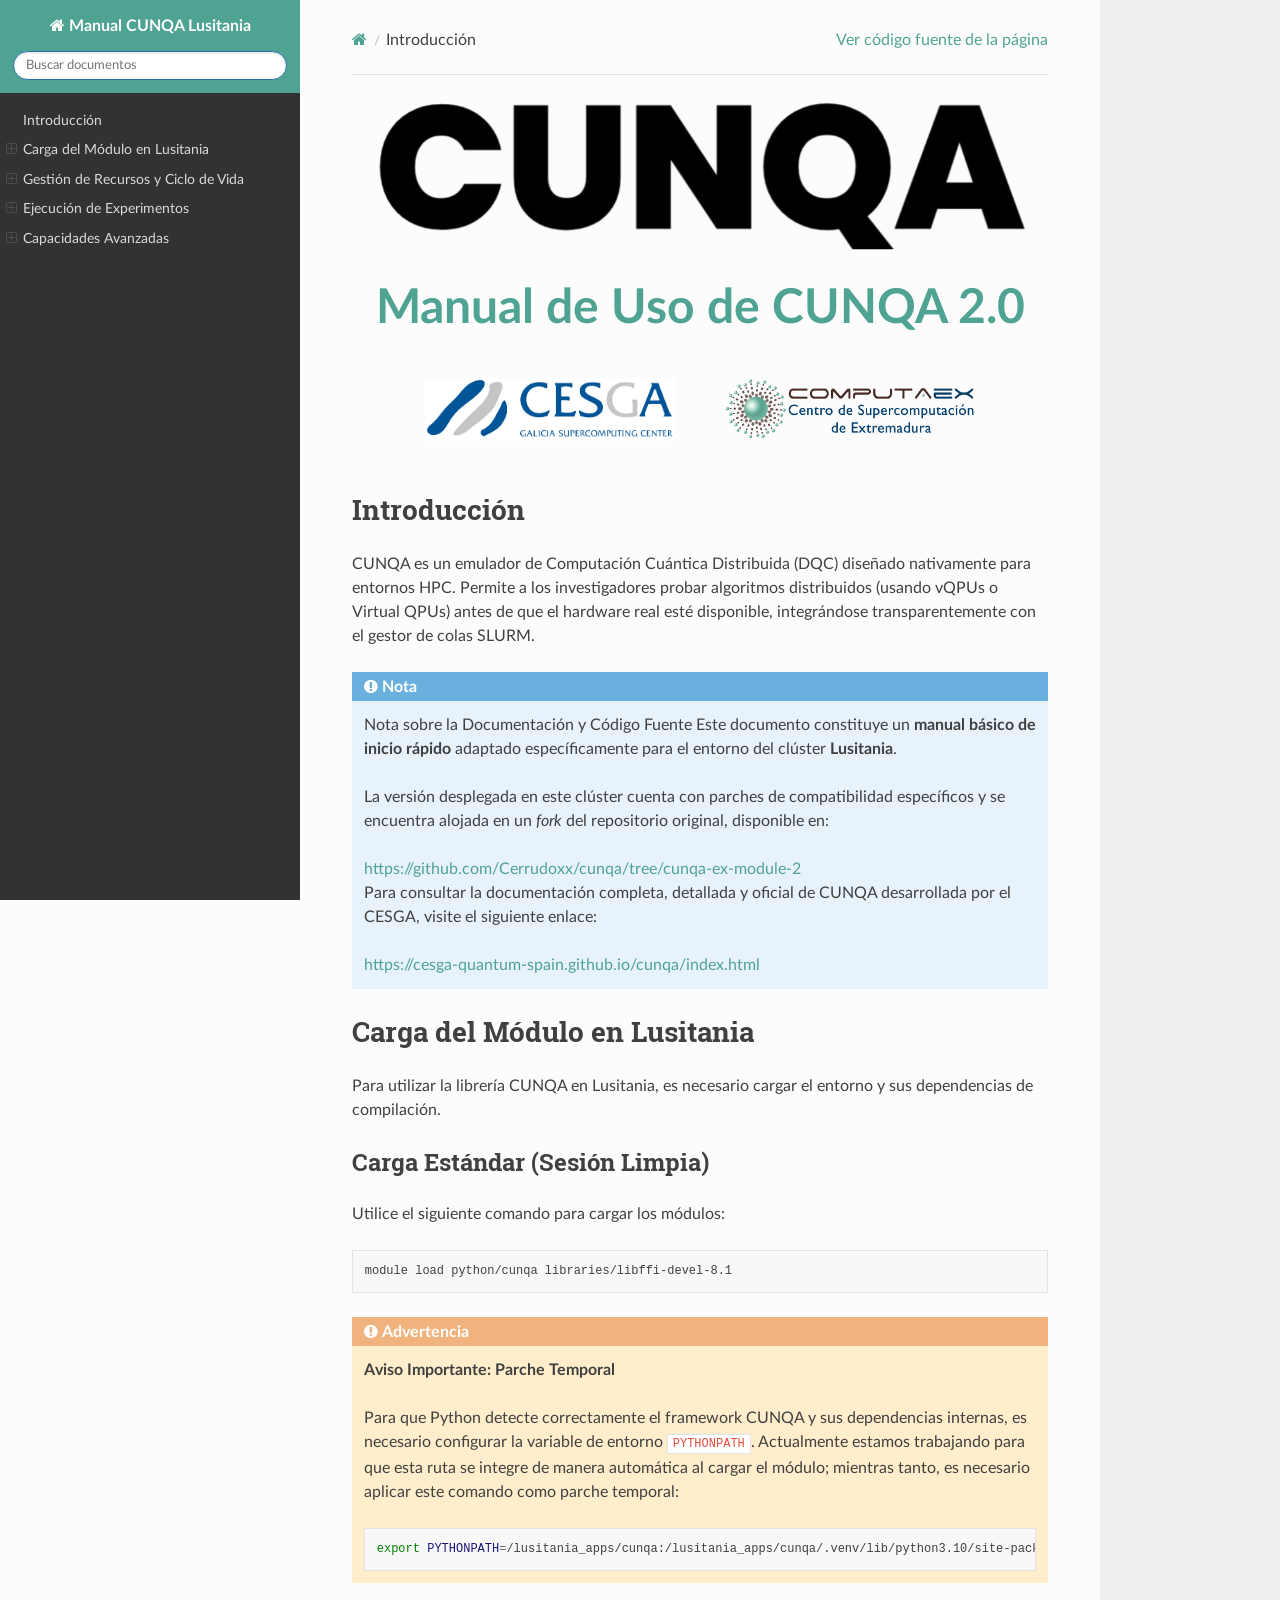
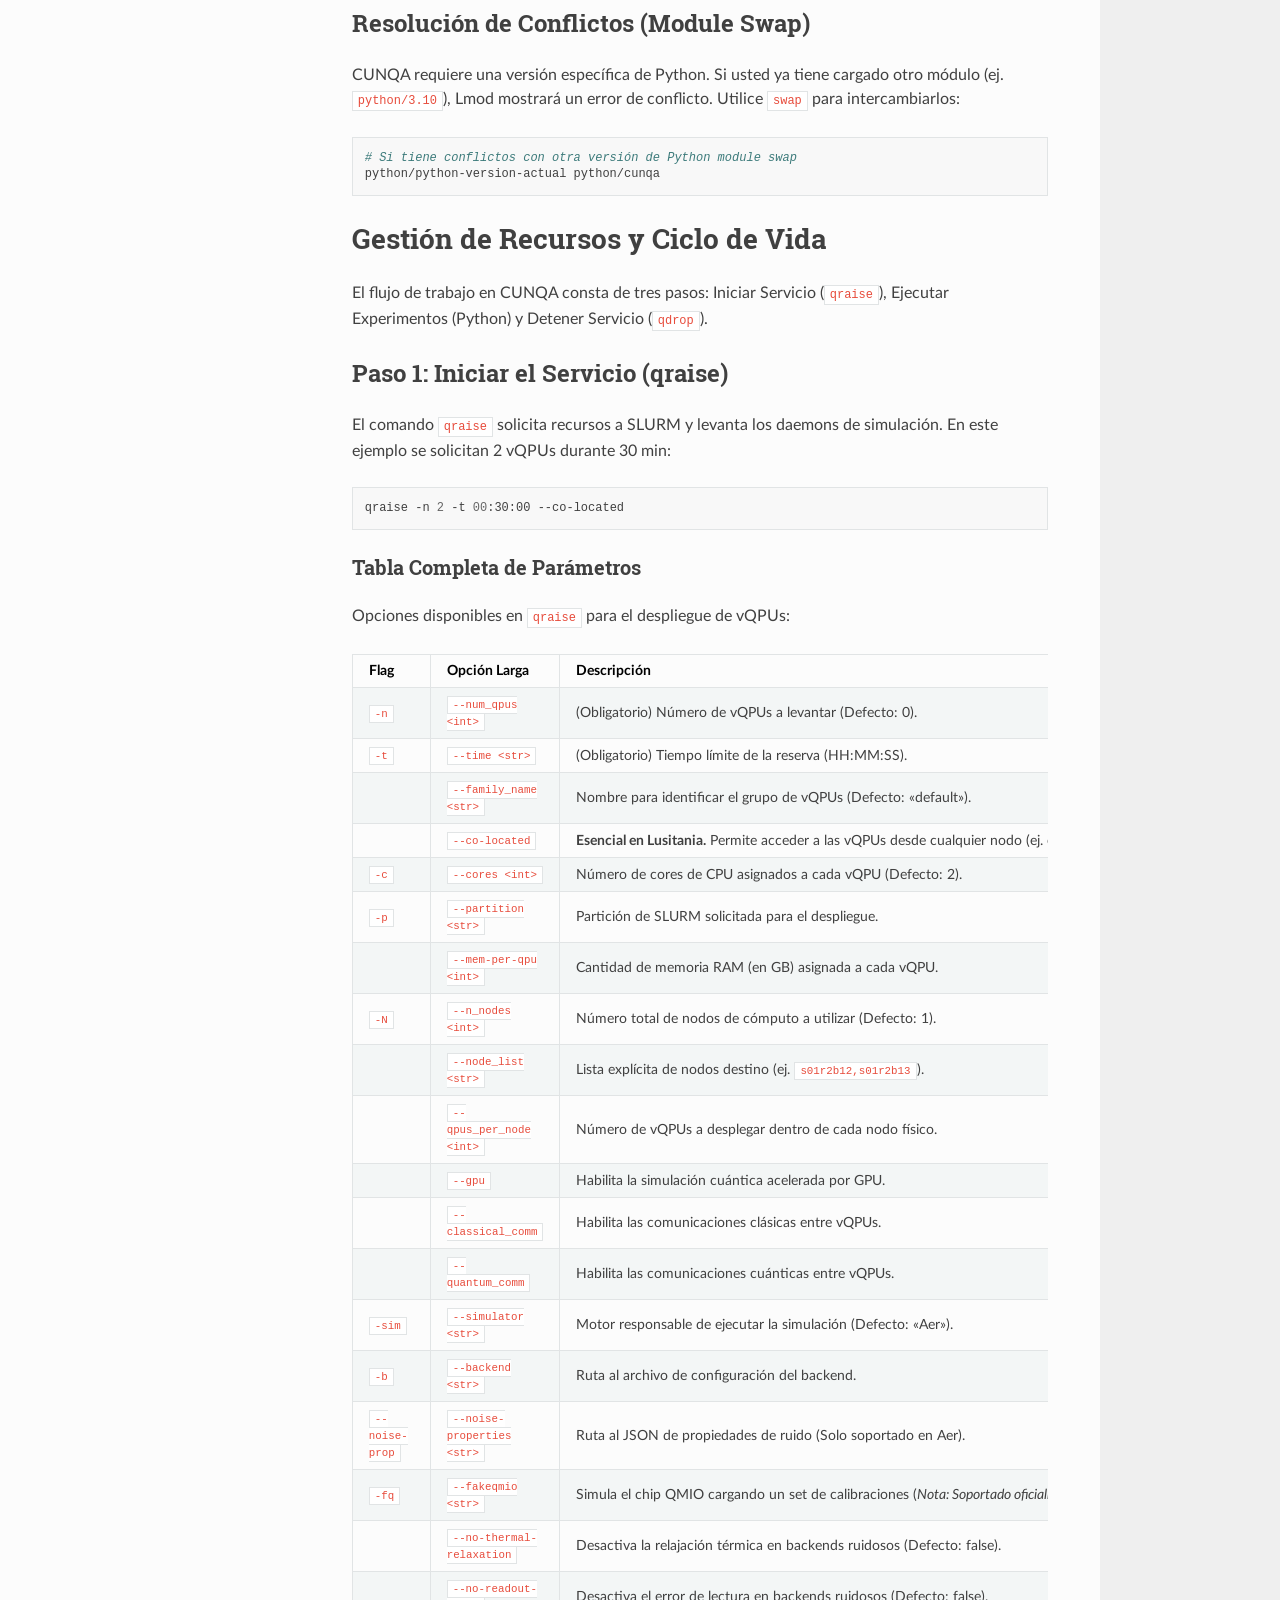
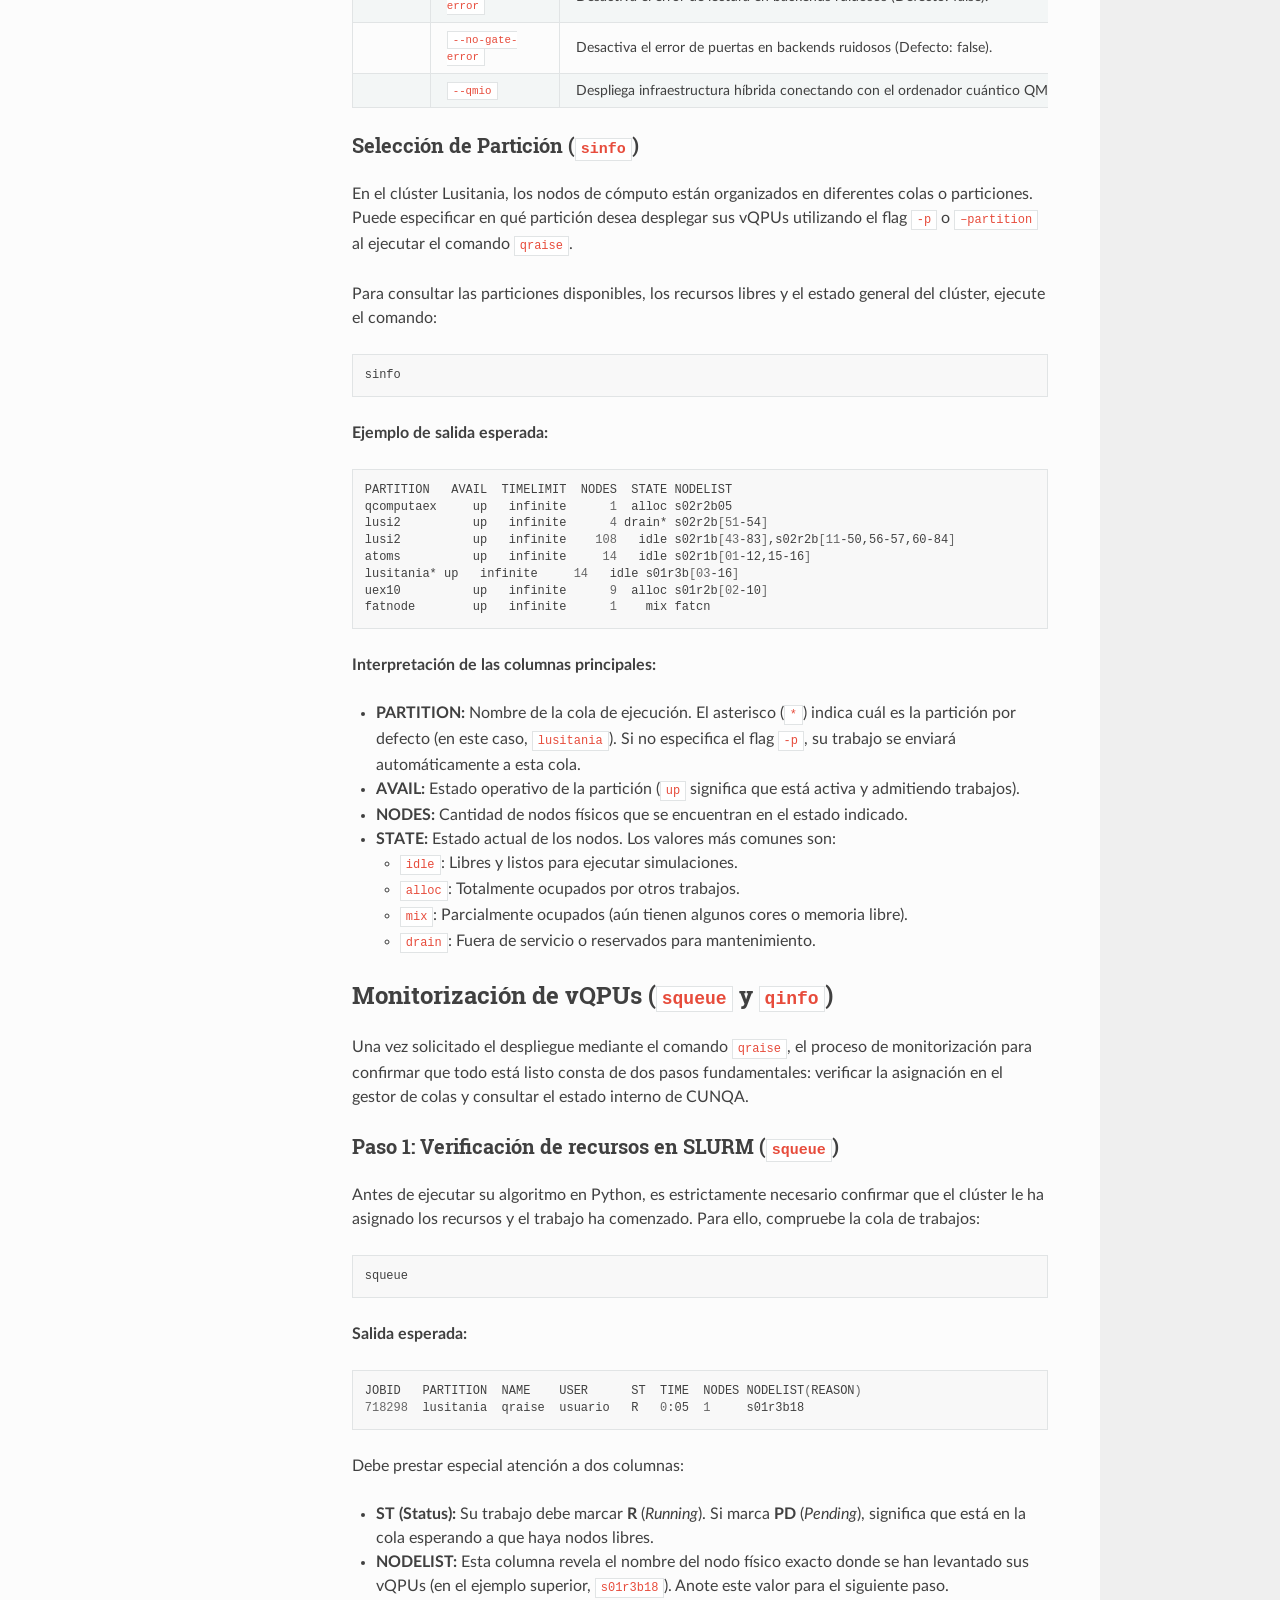
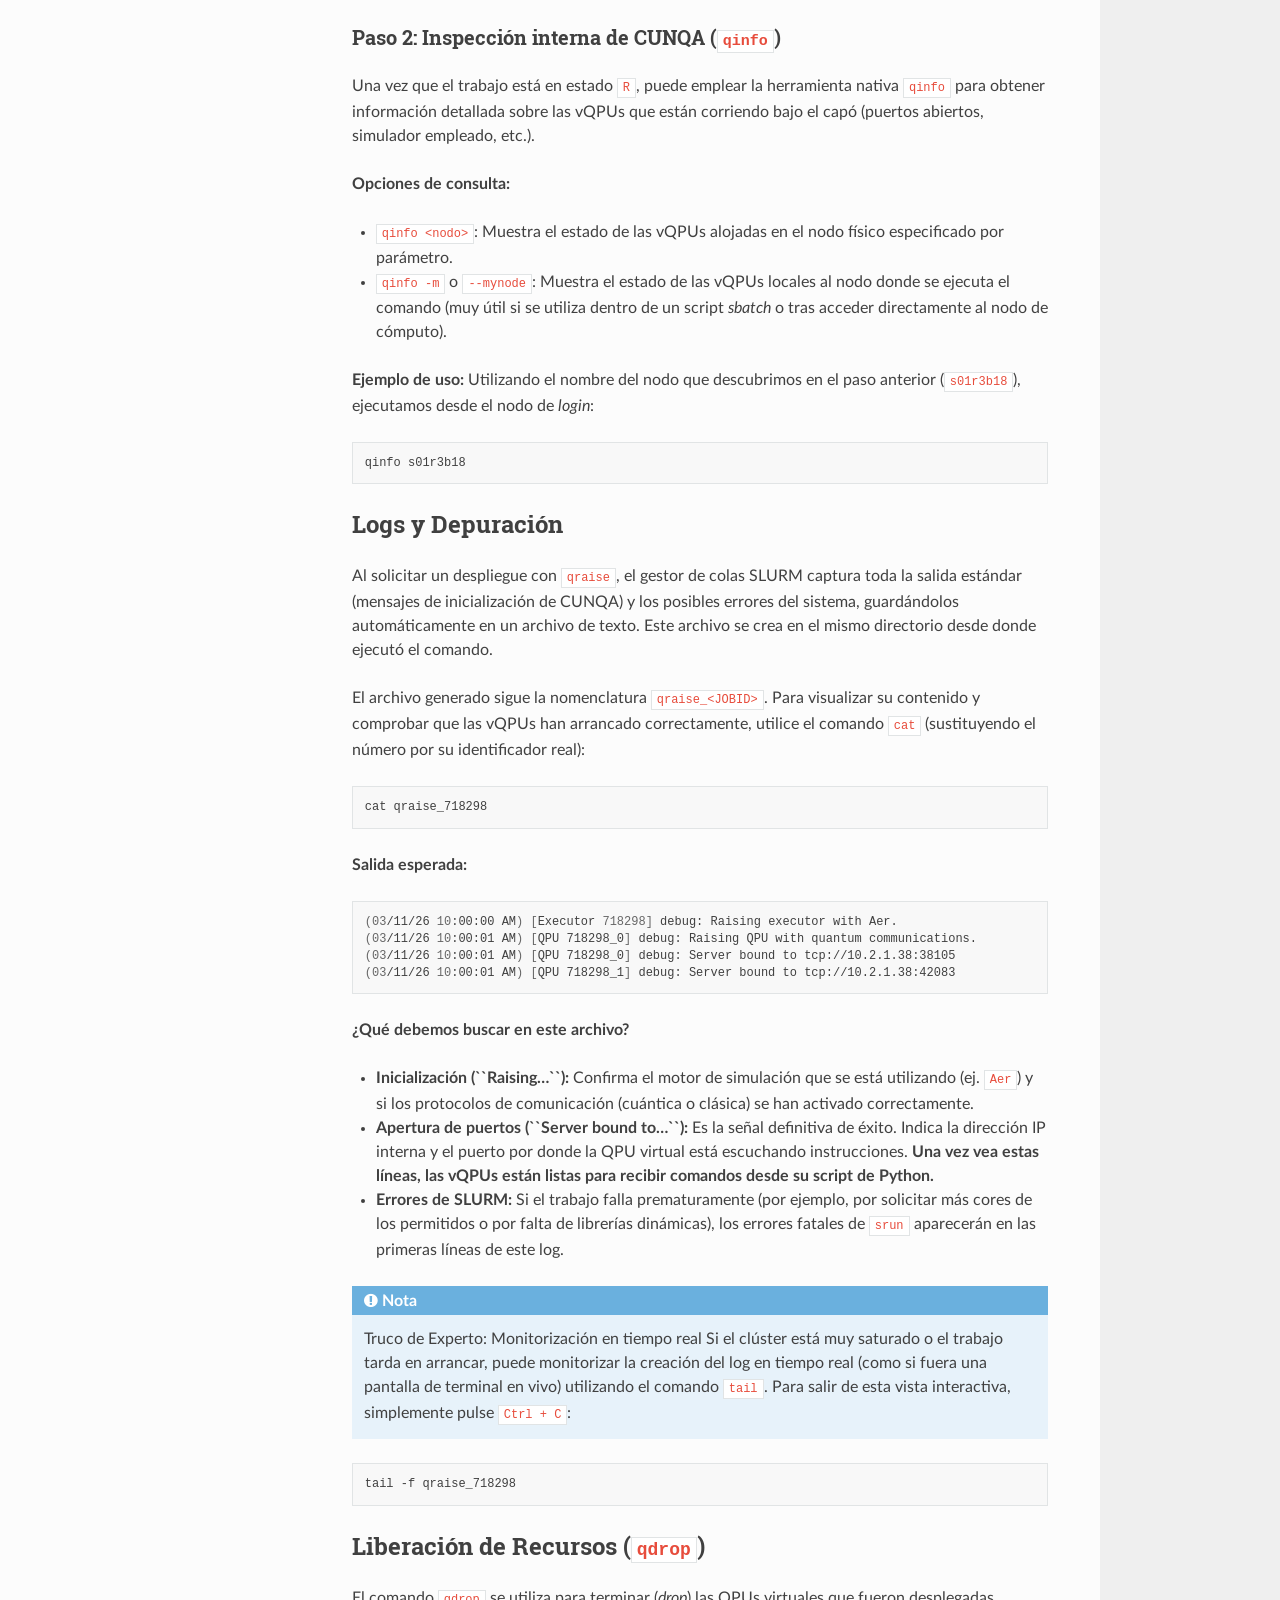
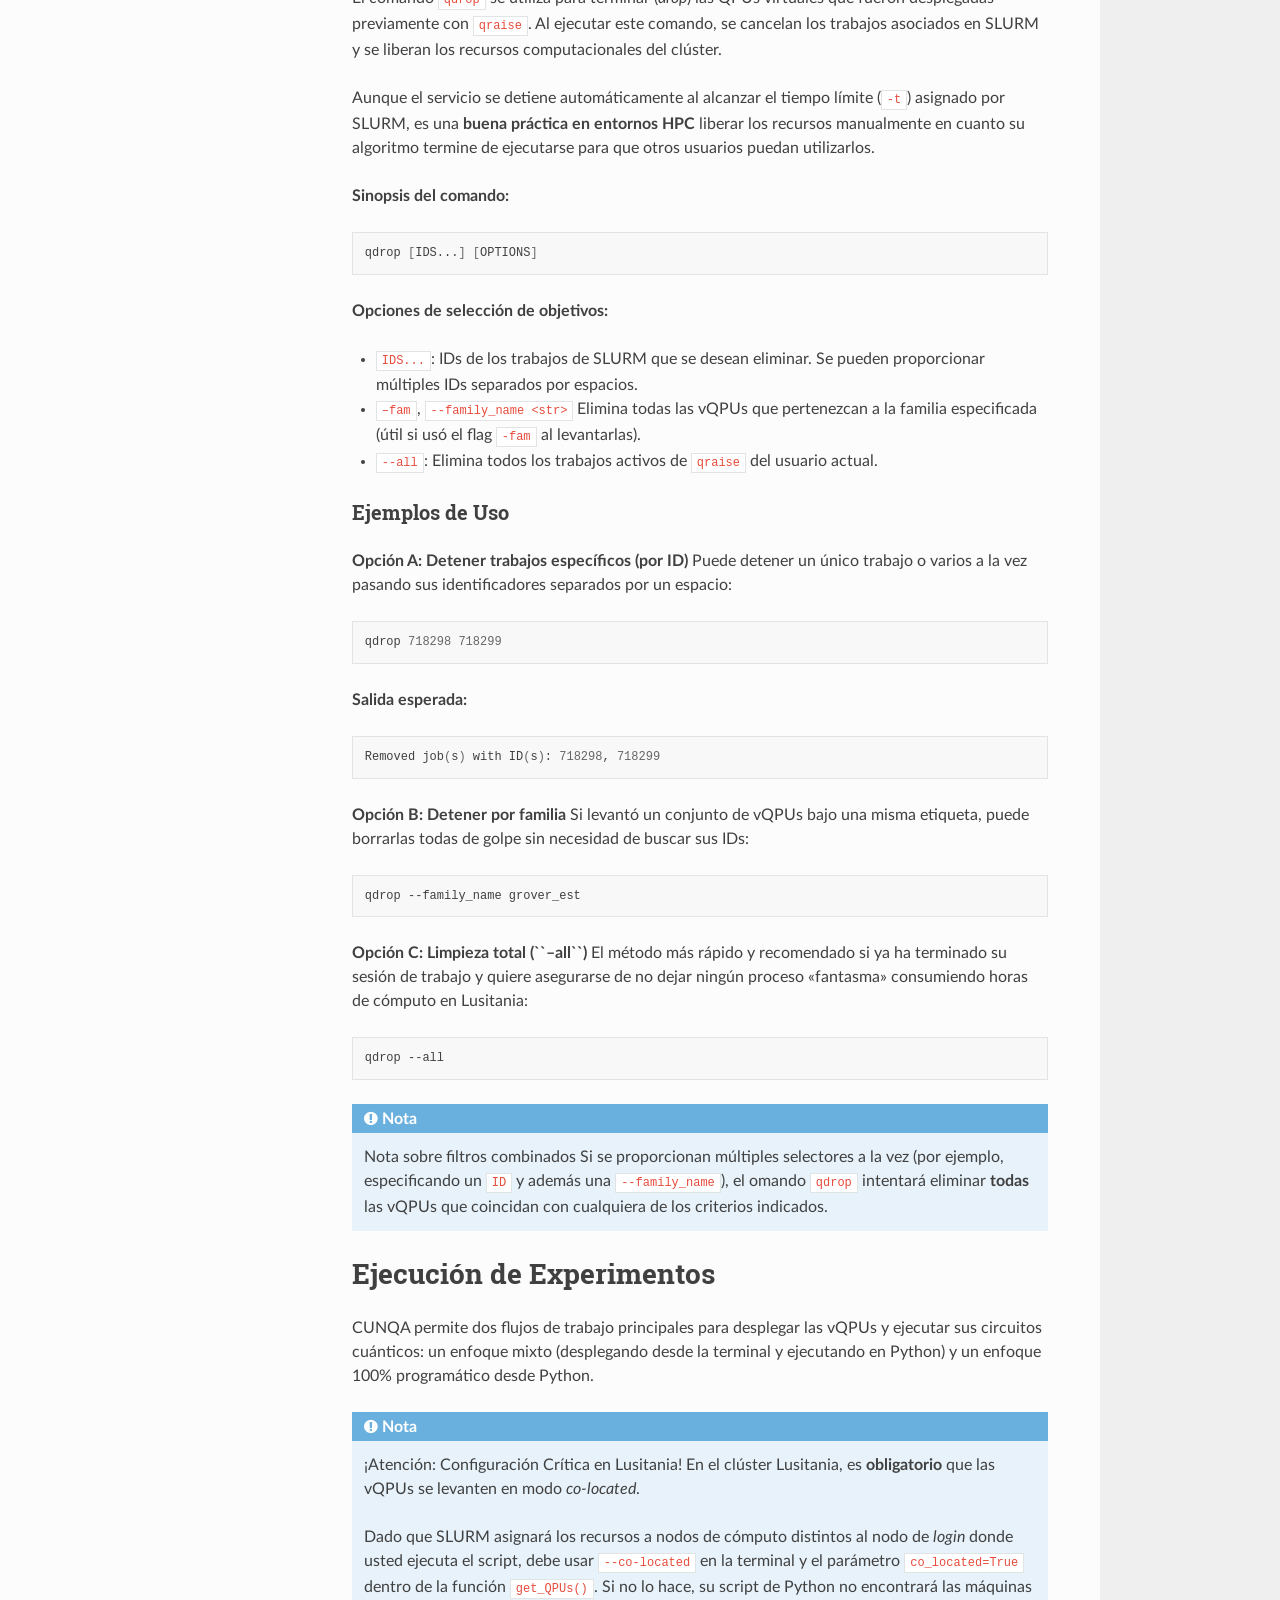
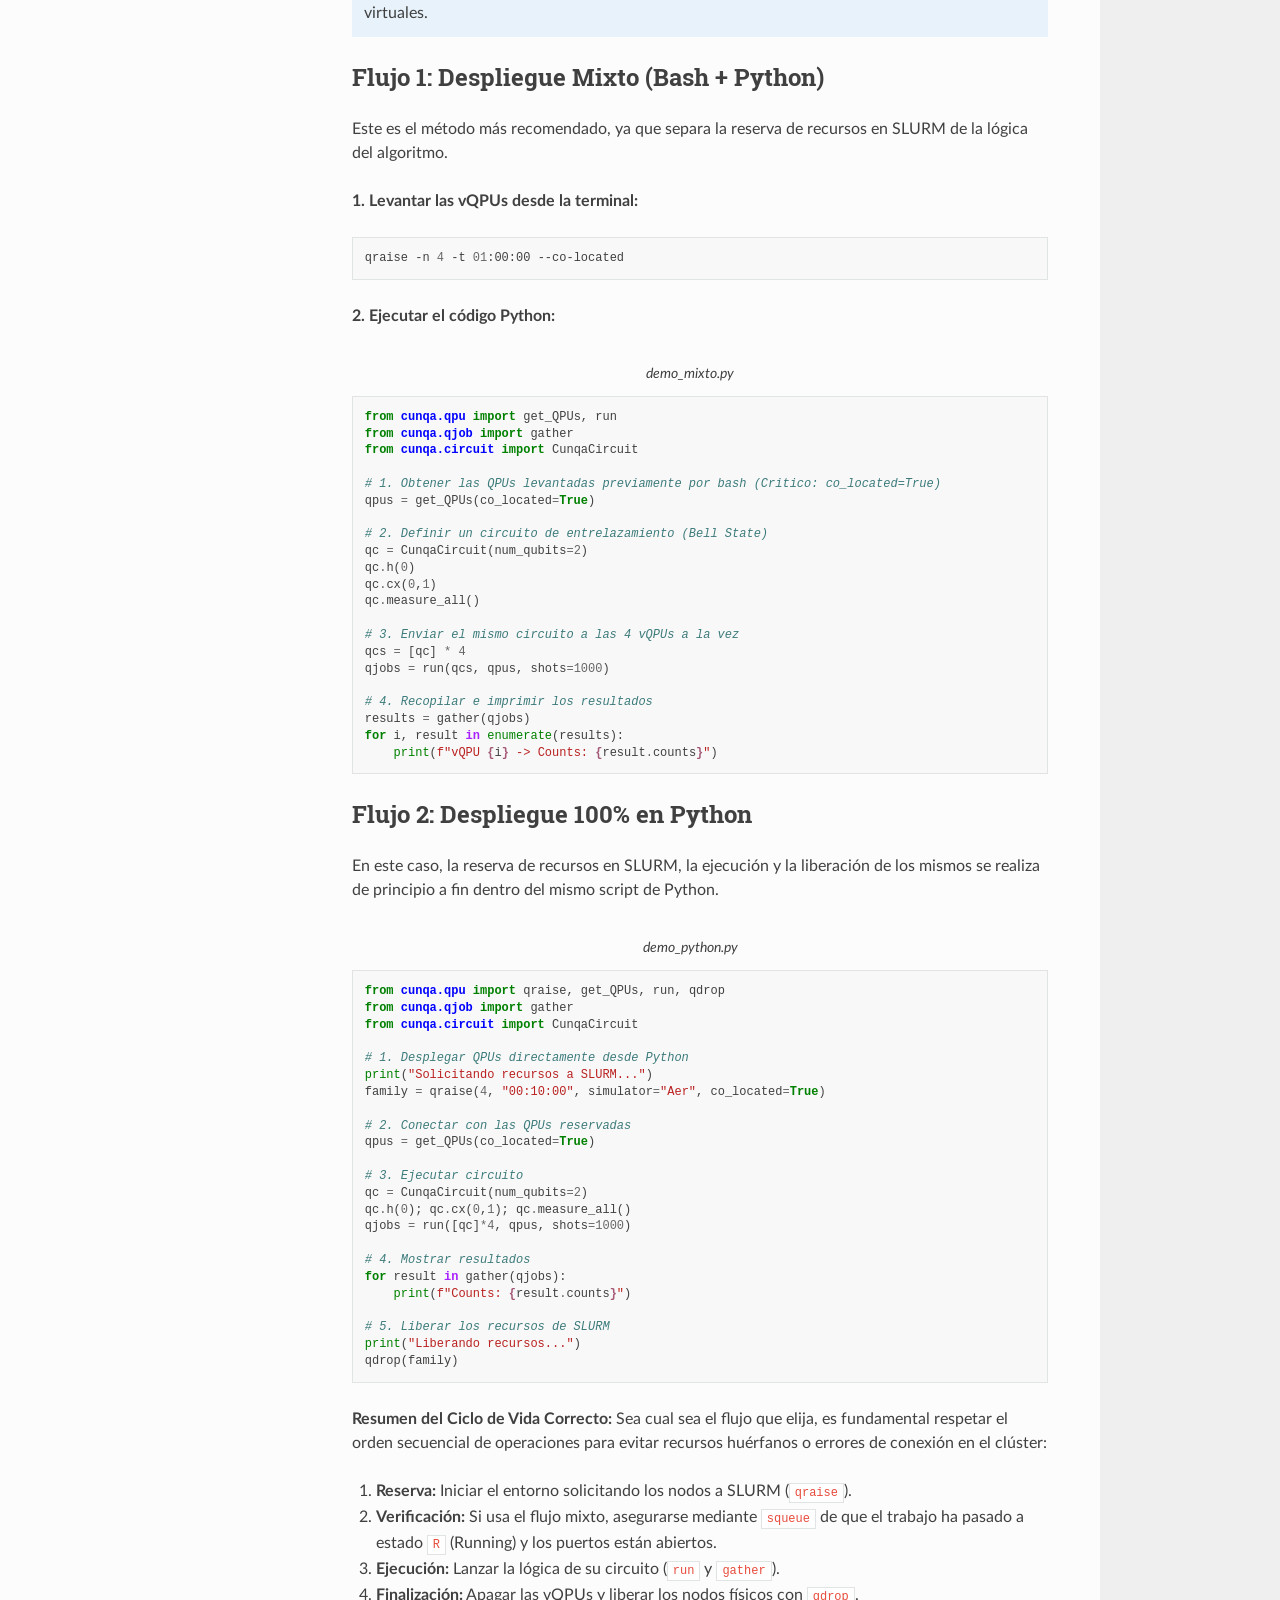
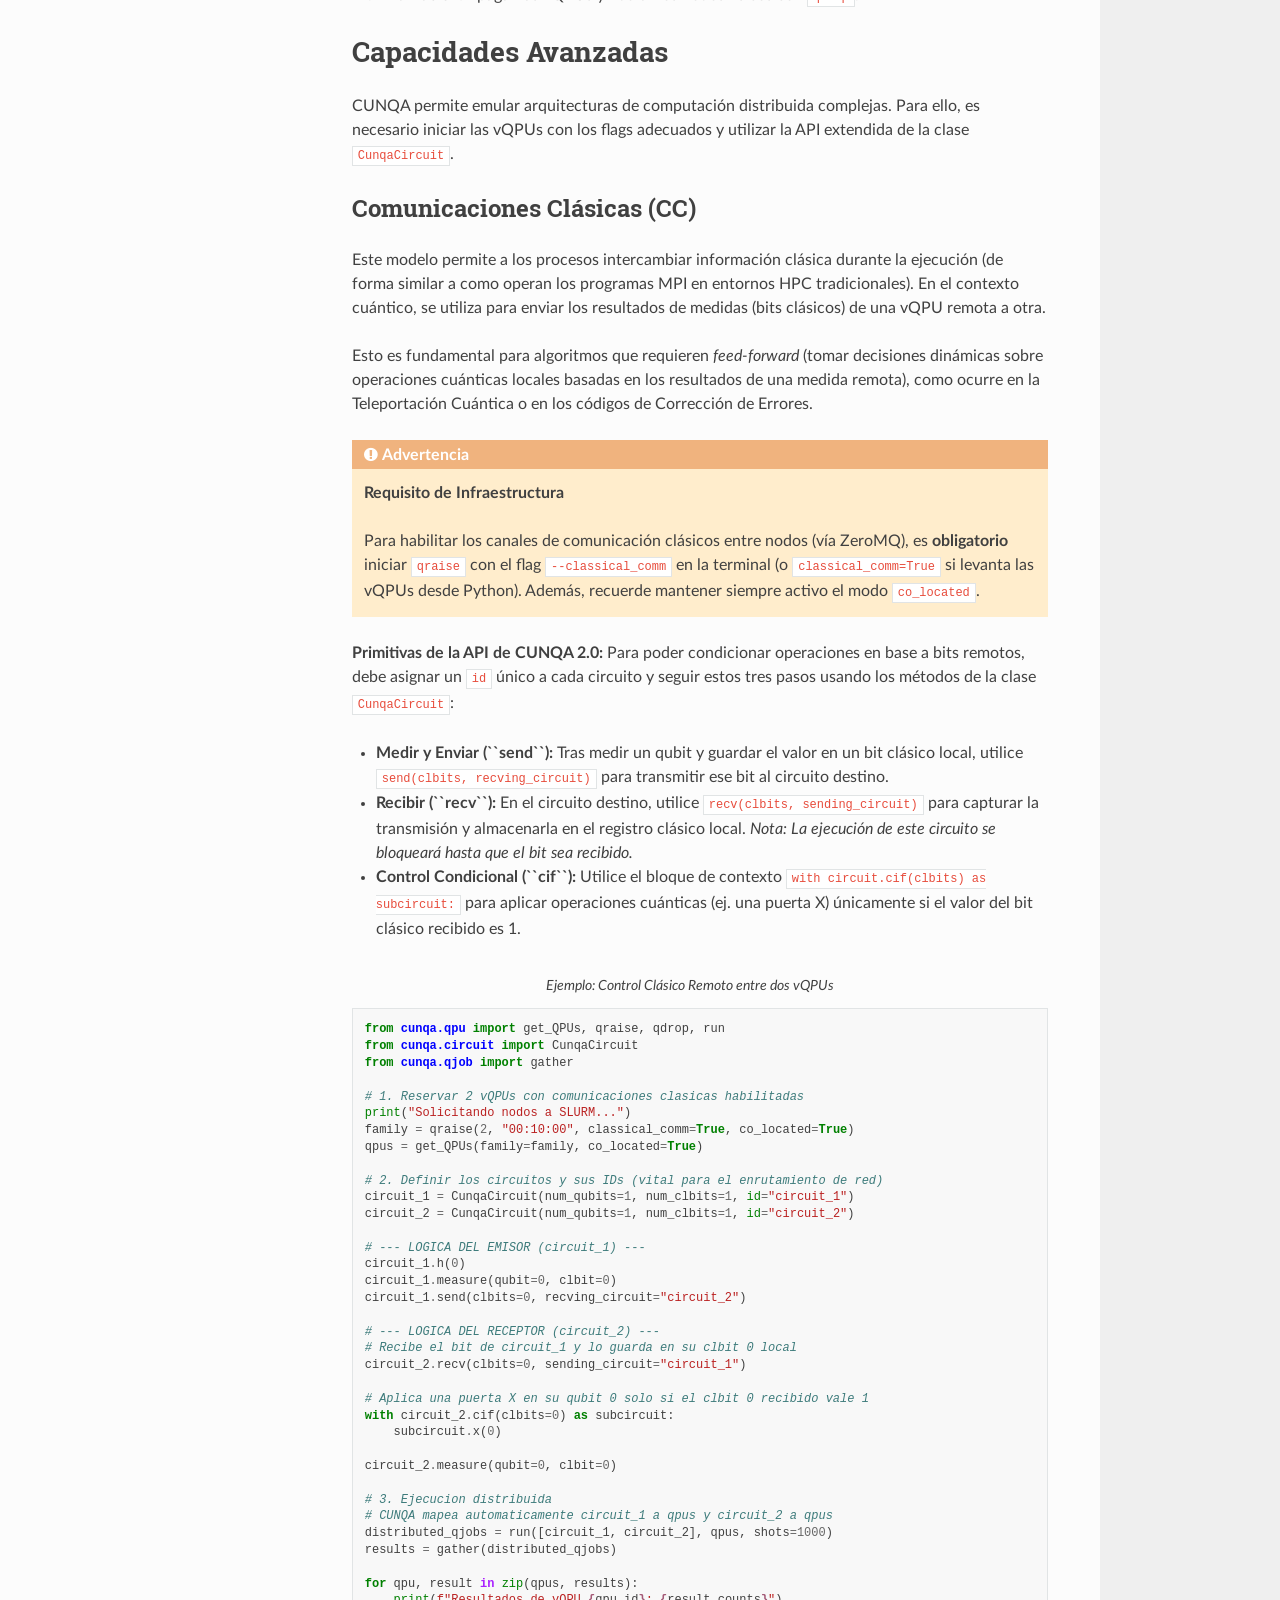
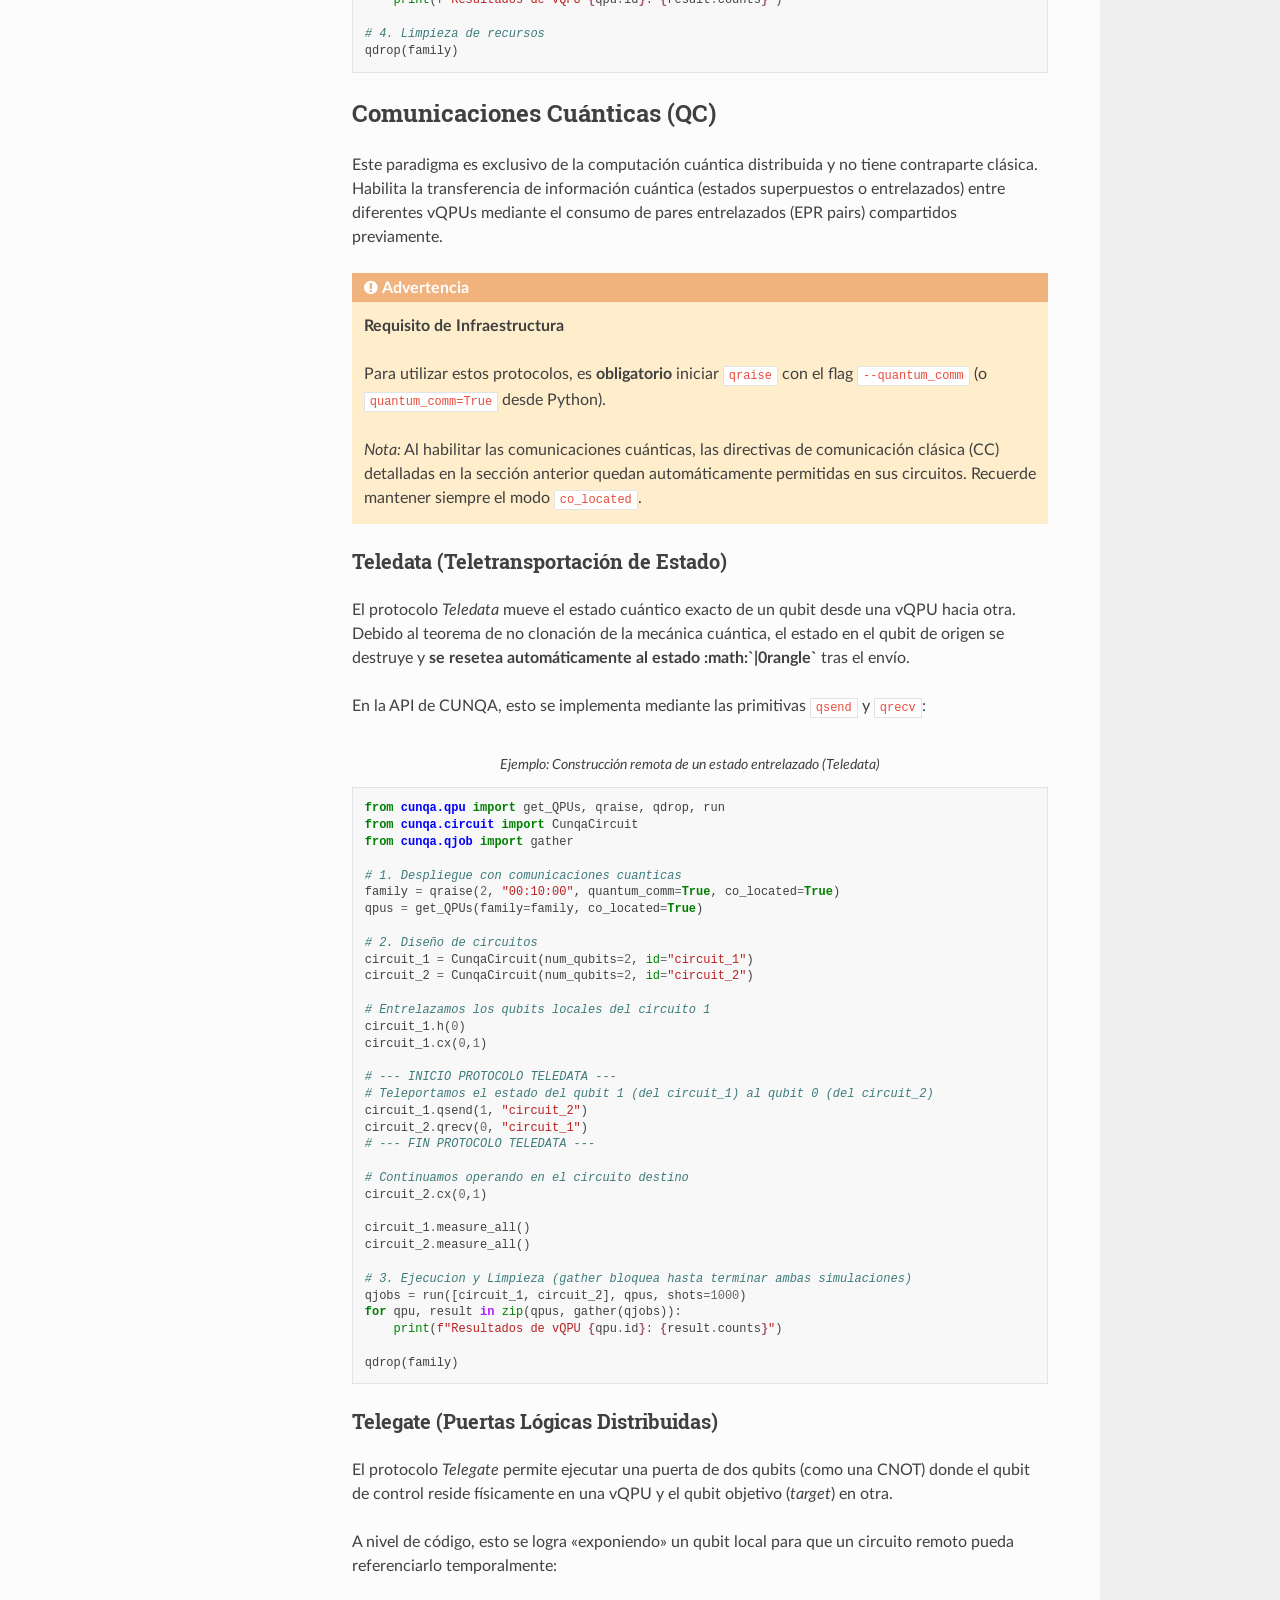
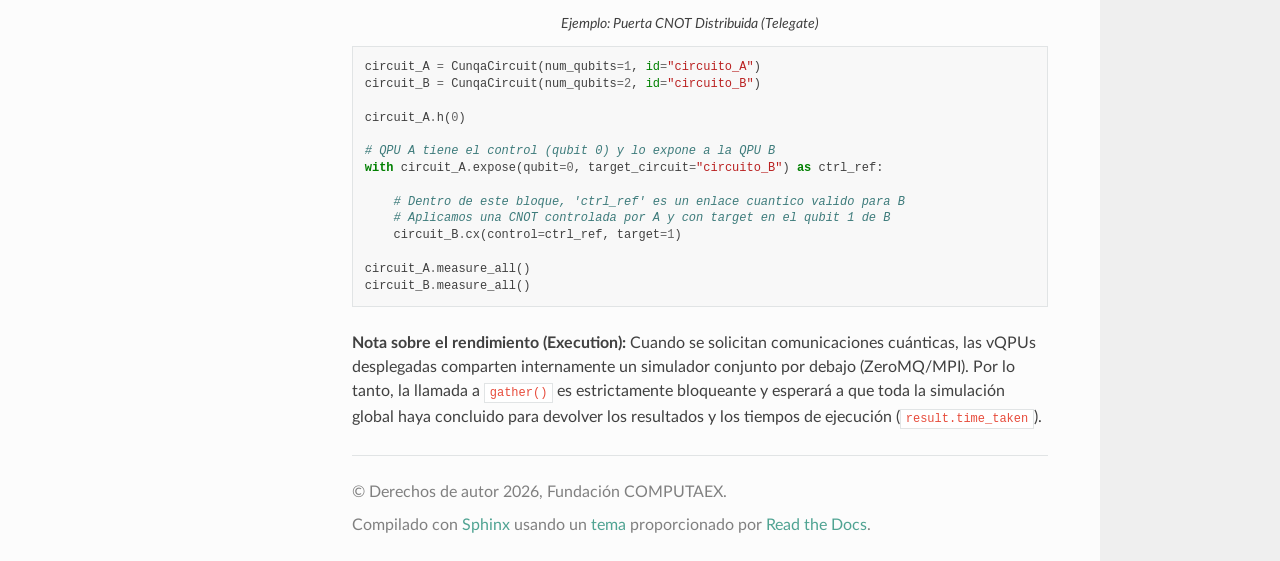
==== commit 270cd10b: "Update documentation" ====
--- a/index.html
+++ b/index.html
@@ -154,12 +154,15 @@
 </div>
 <div class="admonition warning">
 <p class="admonition-title">Advertencia</p>
-<p>Aviso Importante: Parche Temporal Para que Python detecte
-correctamente el framework CUNQA y sus dependencias internas, es
+<p><strong>Aviso Importante: Parche Temporal</strong></p>
+<p>Para que Python detecte correctamente el framework CUNQA y sus dependencias internas, es
 necesario configurar la variable de entorno <code class="docutils literal notranslate"><span class="pre">PYTHONPATH</span></code>.
 Actualmente estamos trabajando para que esta ruta se integre de
 manera automática al cargar el módulo; mientras tanto, es necesario
 aplicar este comando como parche temporal:</p>
+<div class="highlight-bash notranslate"><div class="highlight"><pre><span></span><span class="nb">export</span><span class="w"> </span><span class="nv">PYTHONPATH</span><span class="o">=</span>/lusitania_apps/cunqa:/lusitania_apps/cunqa/.venv/lib/python3.10/site-packages:/lusitania_apps/python/python-3.10-cunqa-ex/lib/python3.10/site-packages:<span class="nv">$PYTHONPATH</span>
+</pre></div>
+</div>
 </div>
 </section>
 <section id="resolucion-de-conflictos-module-swap">
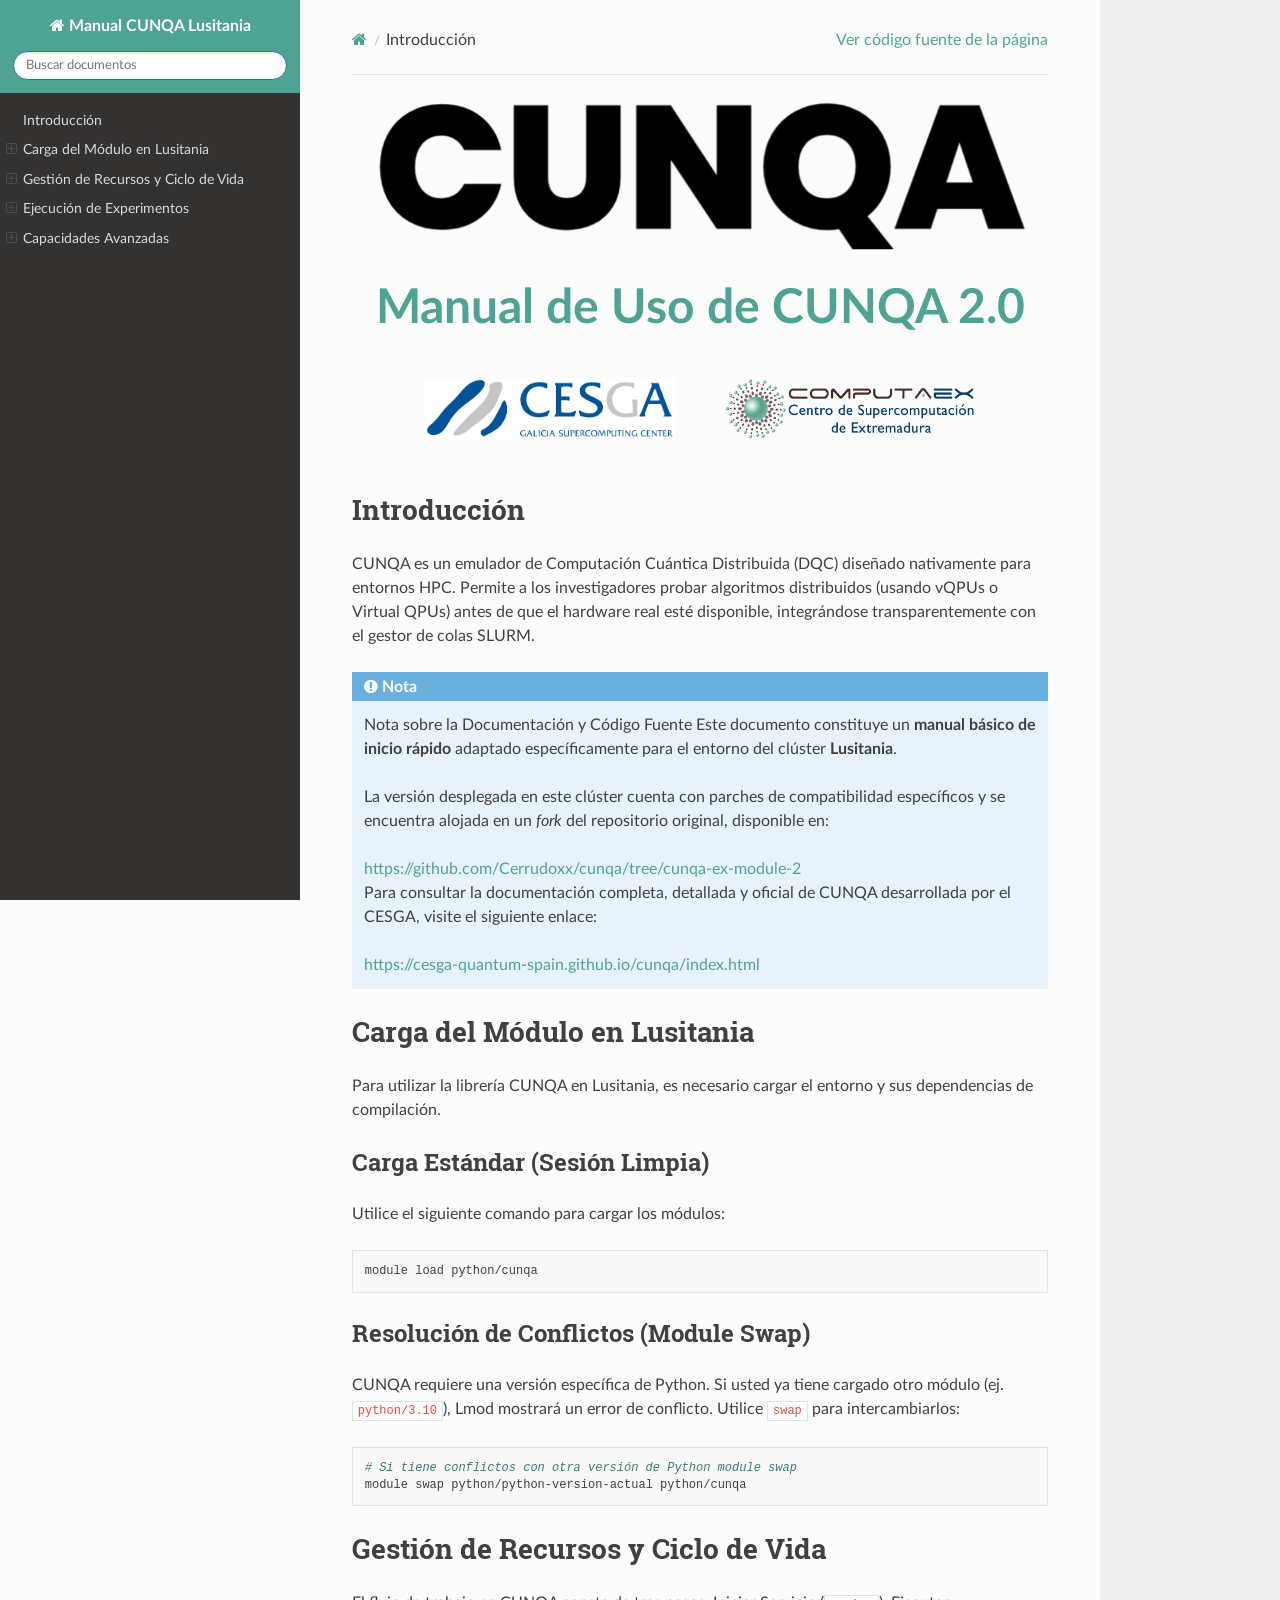
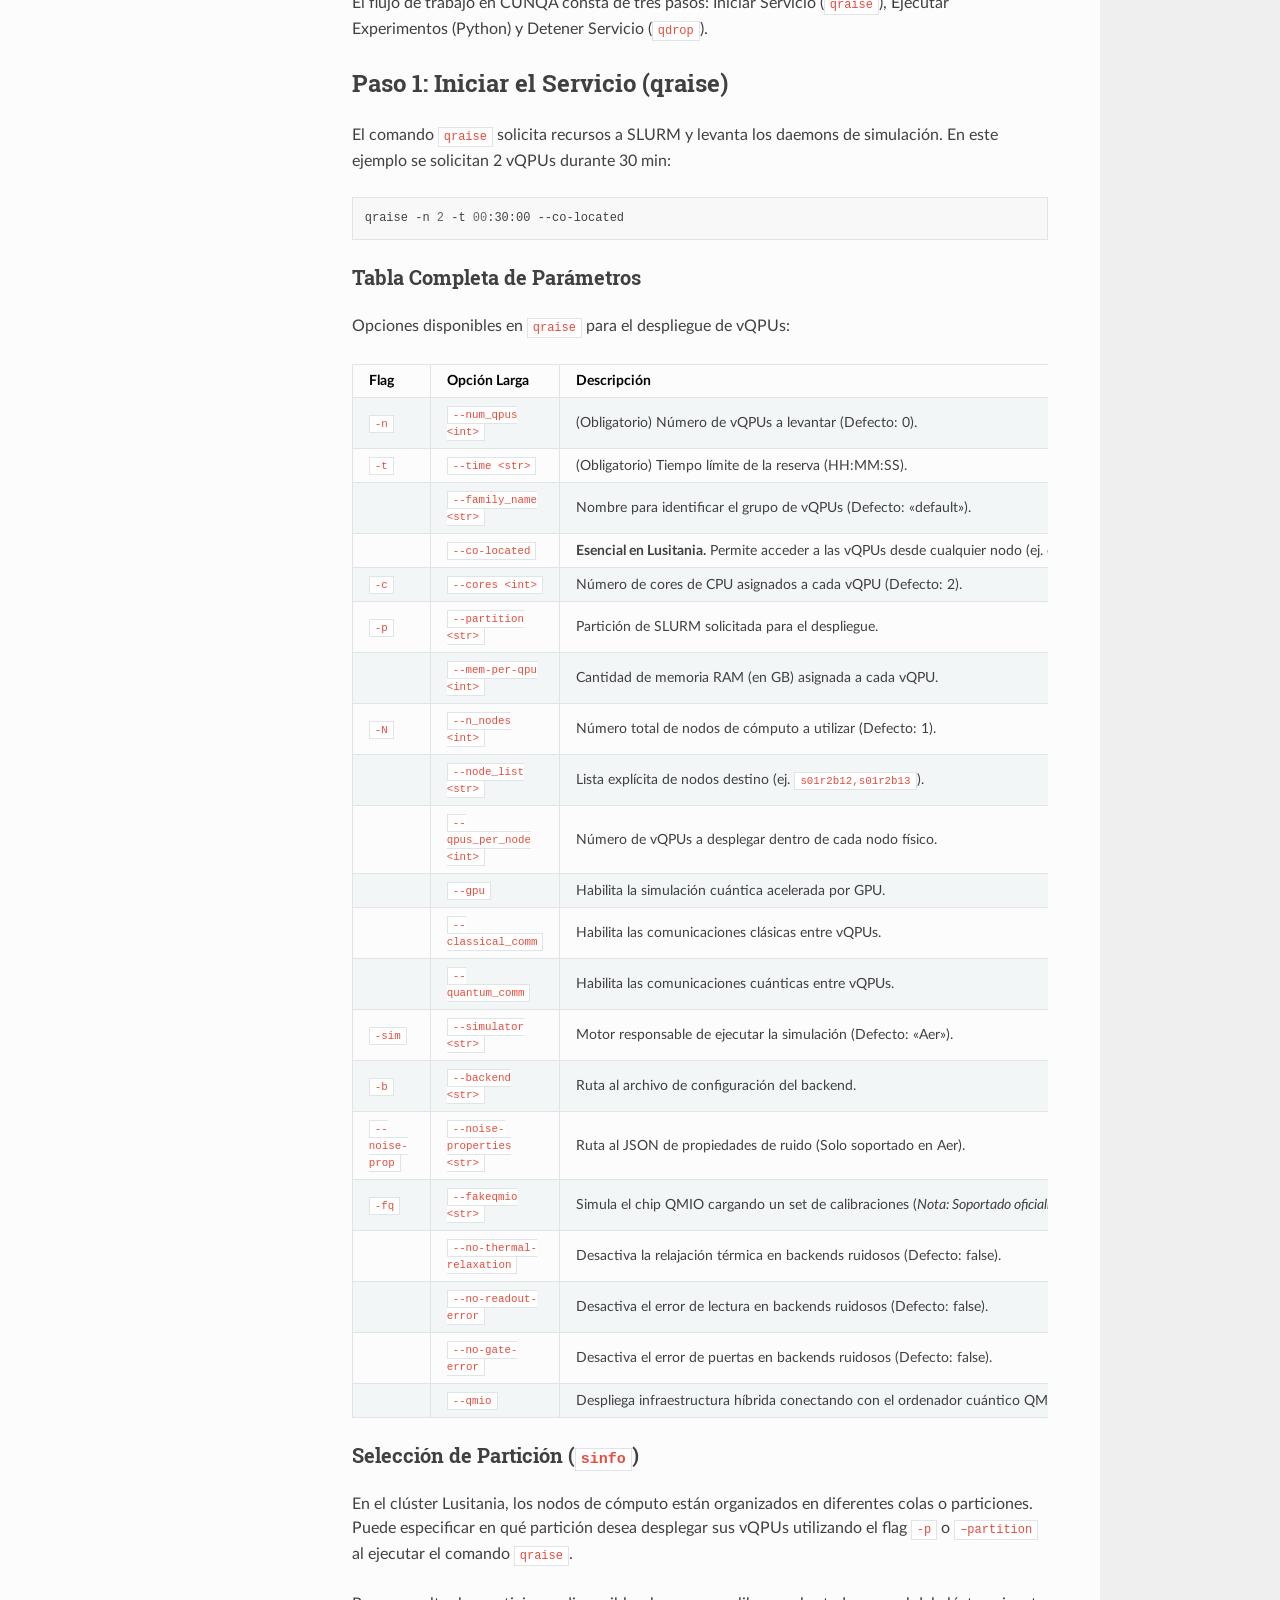
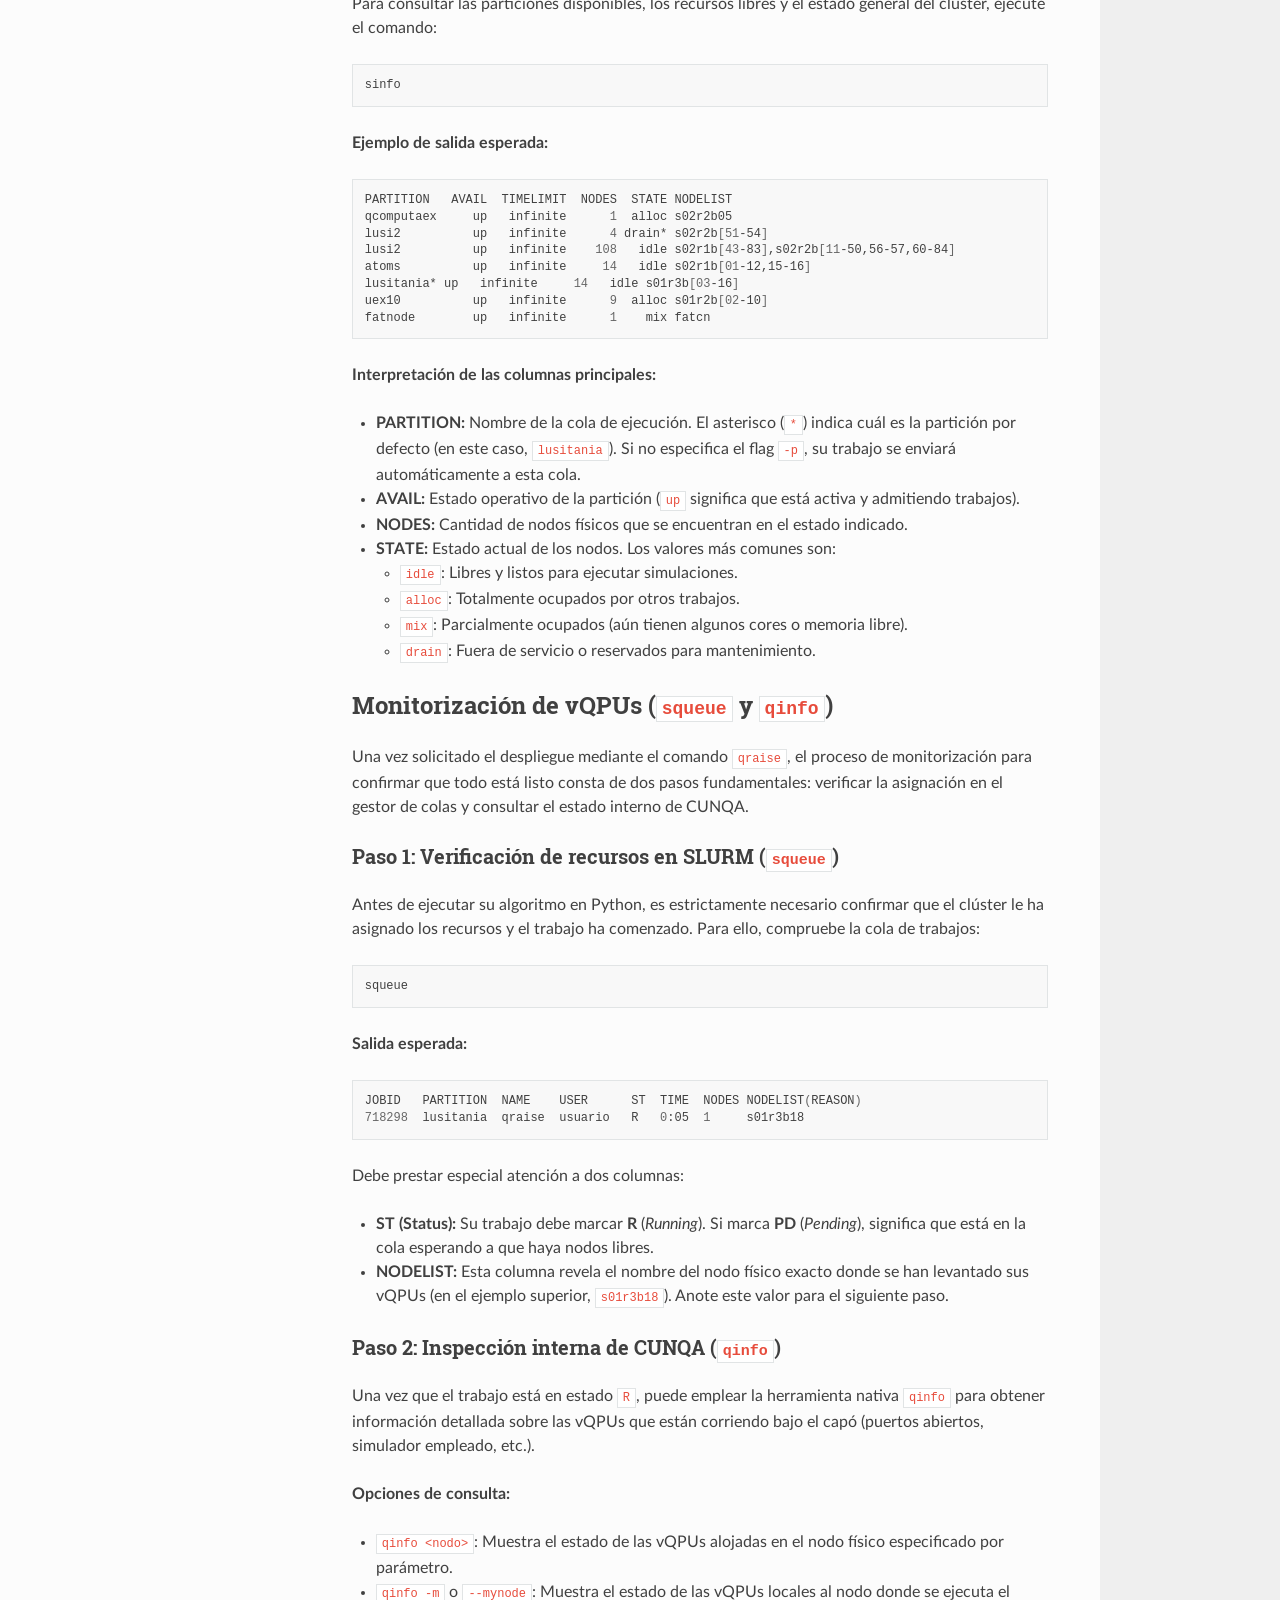
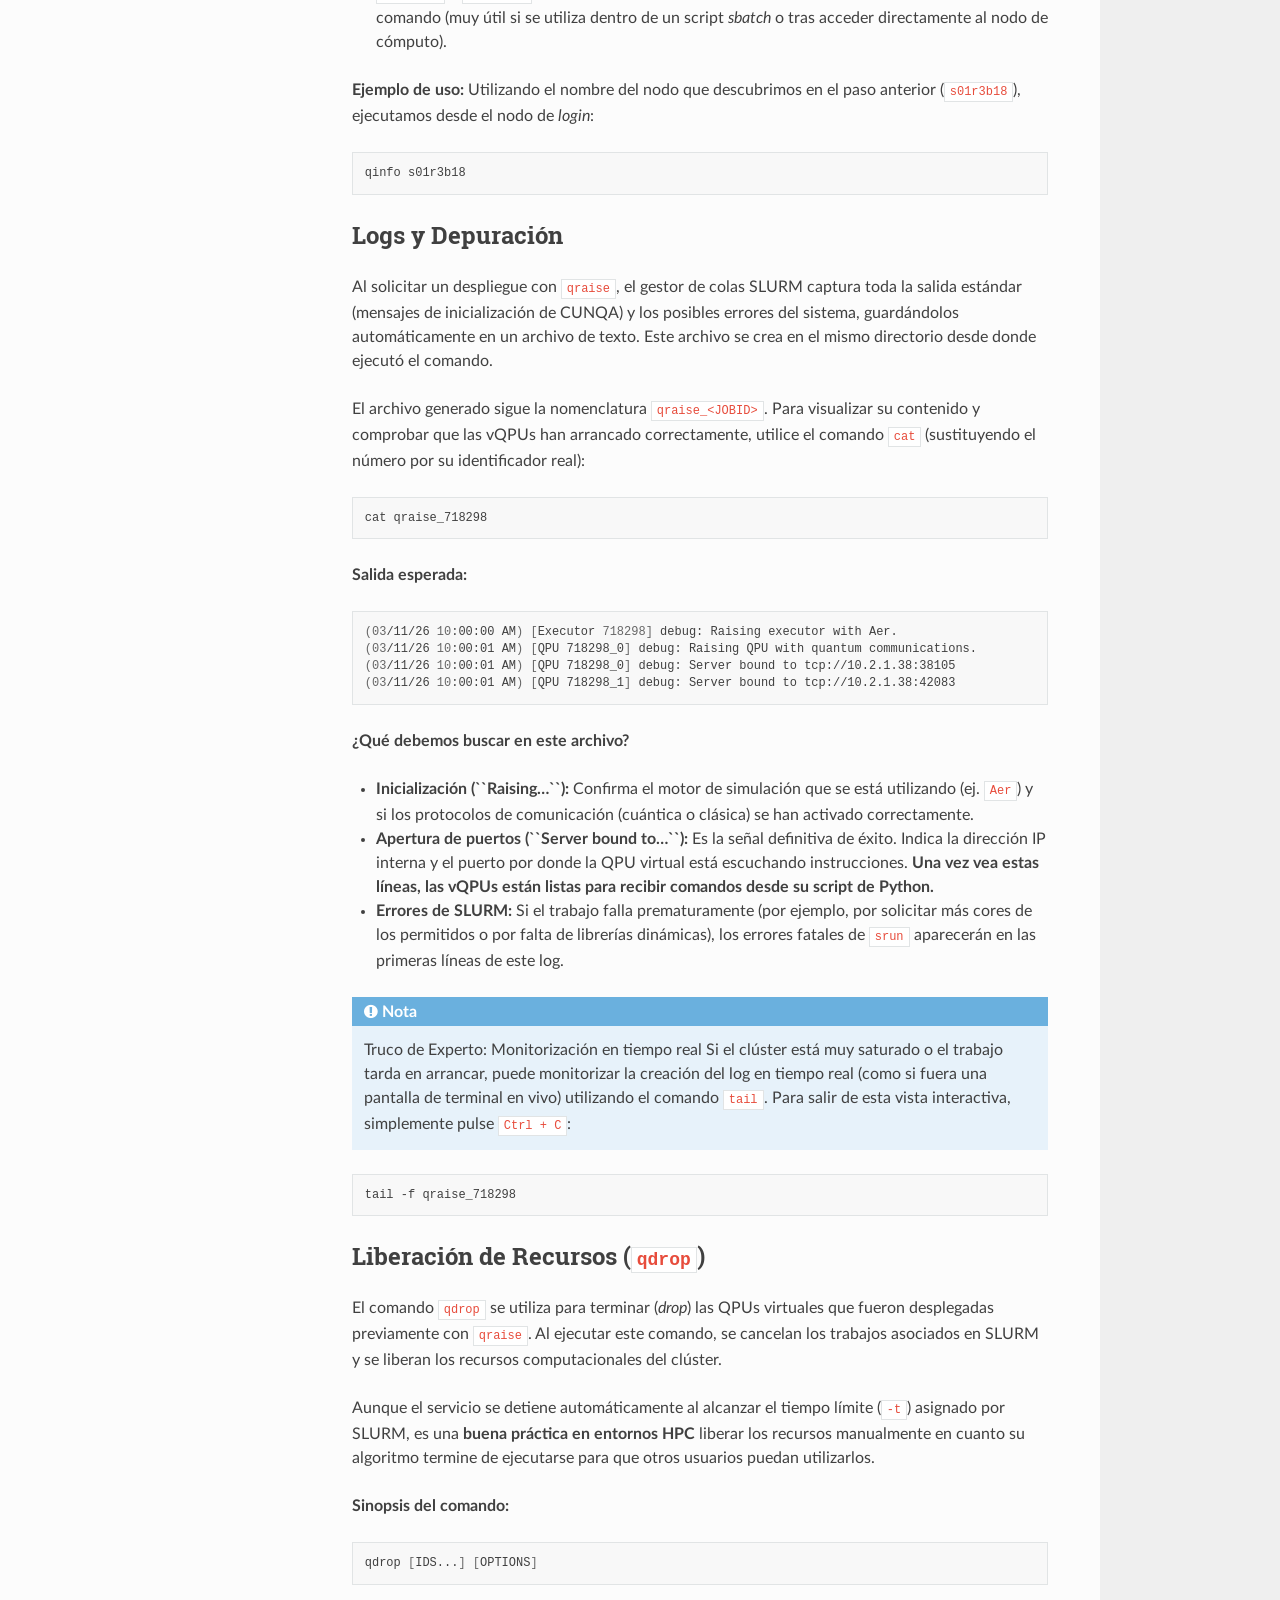
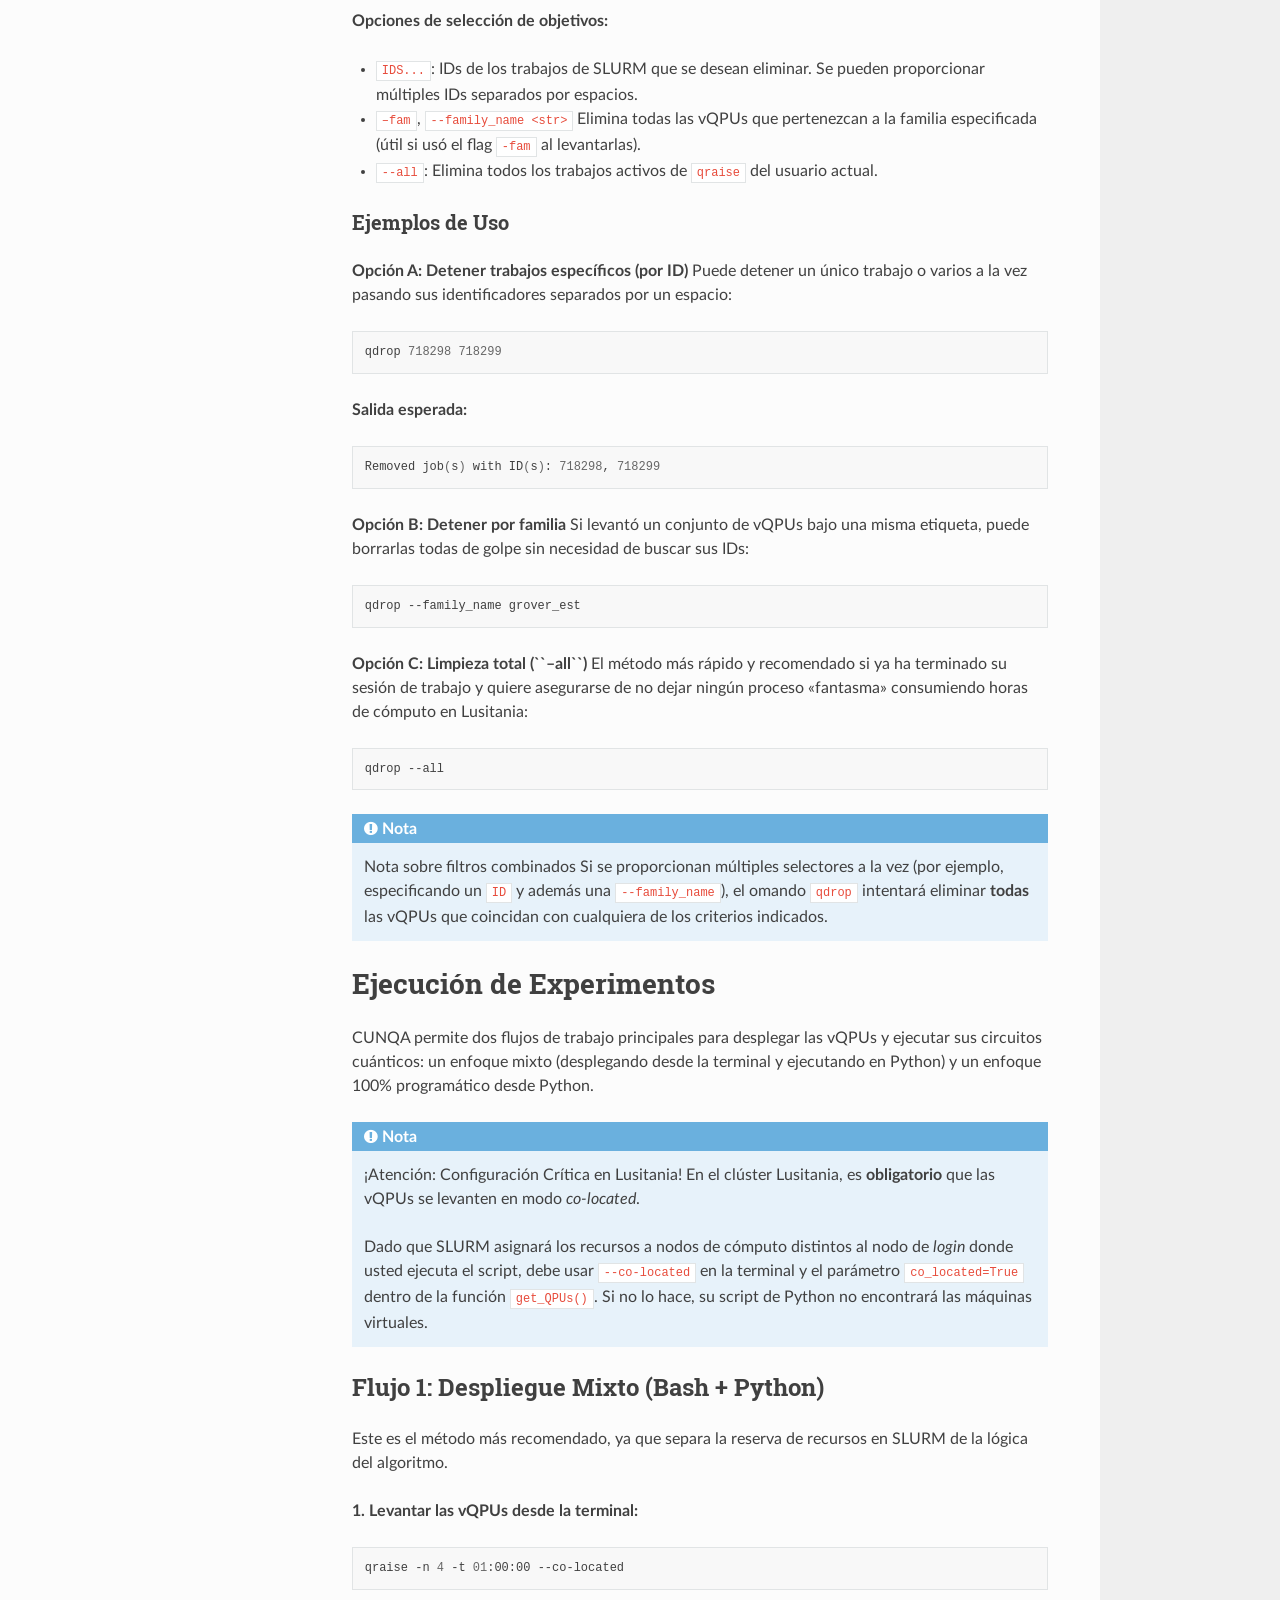
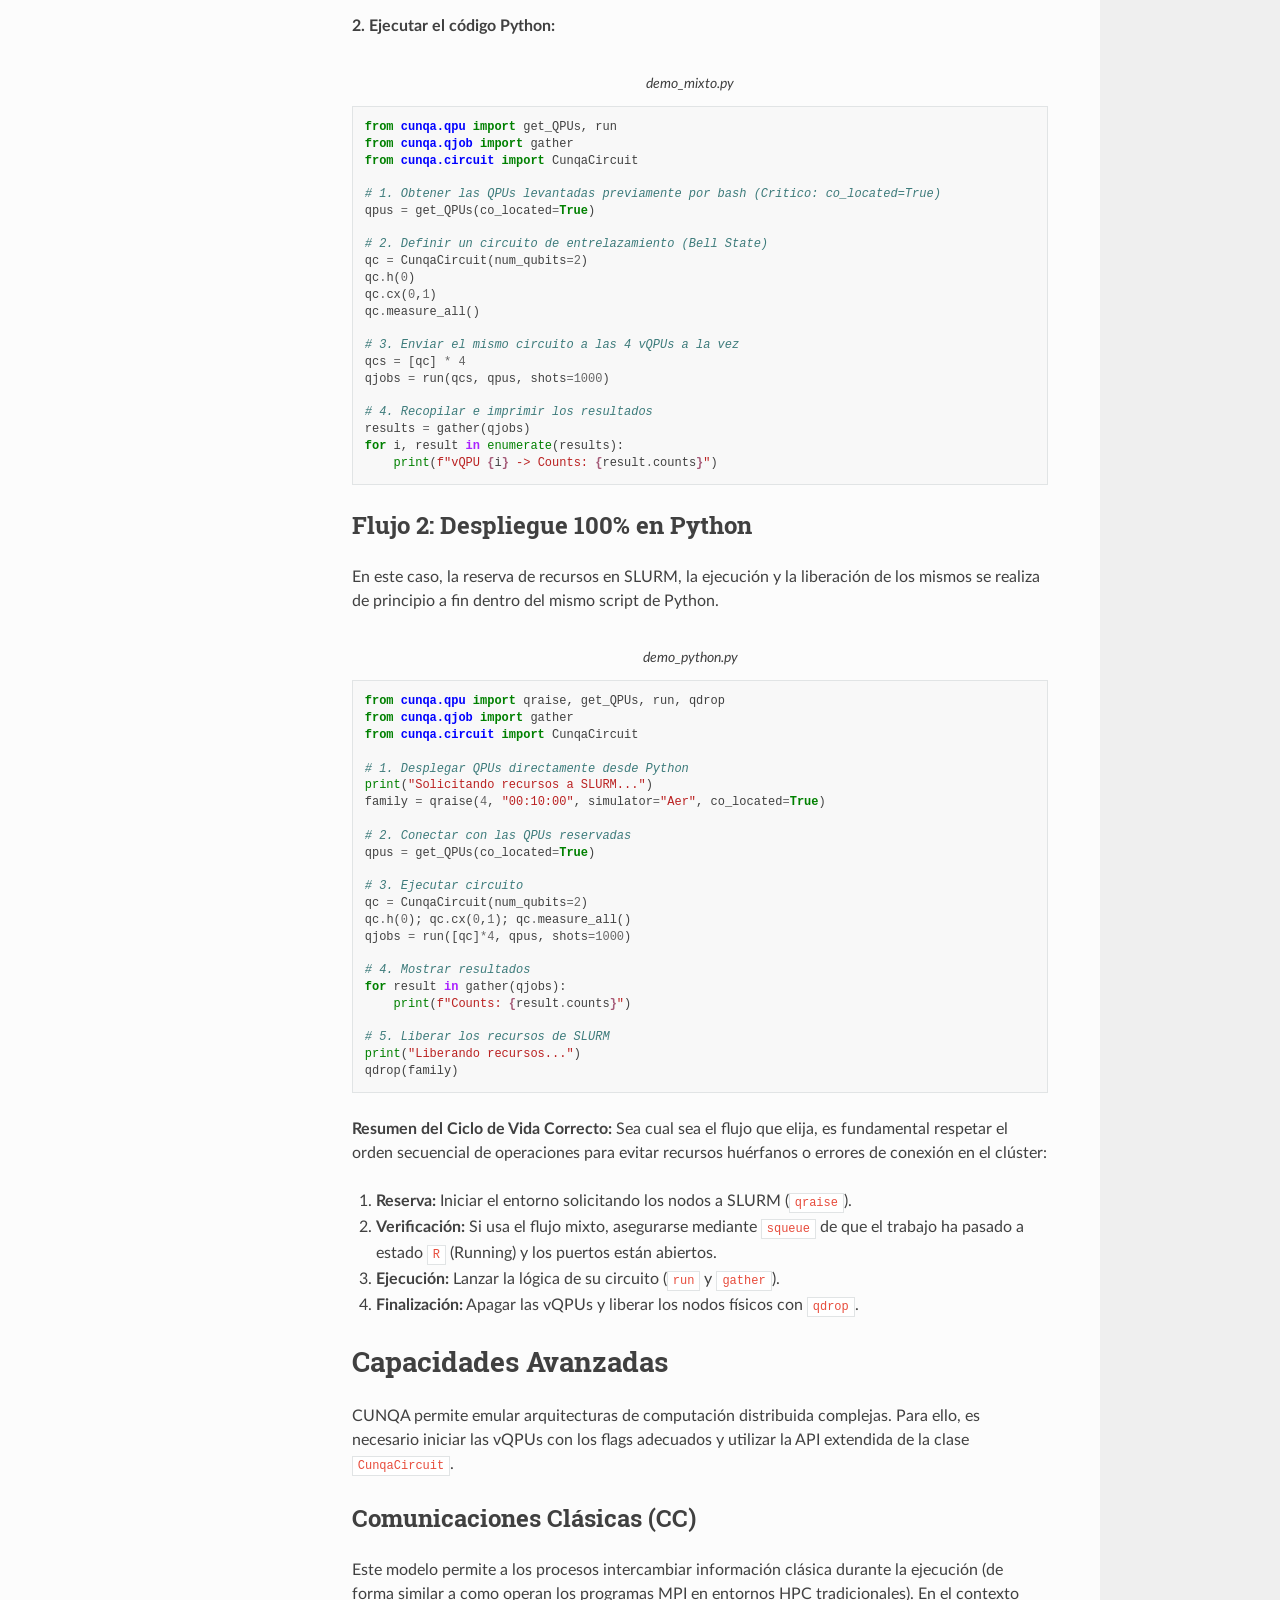
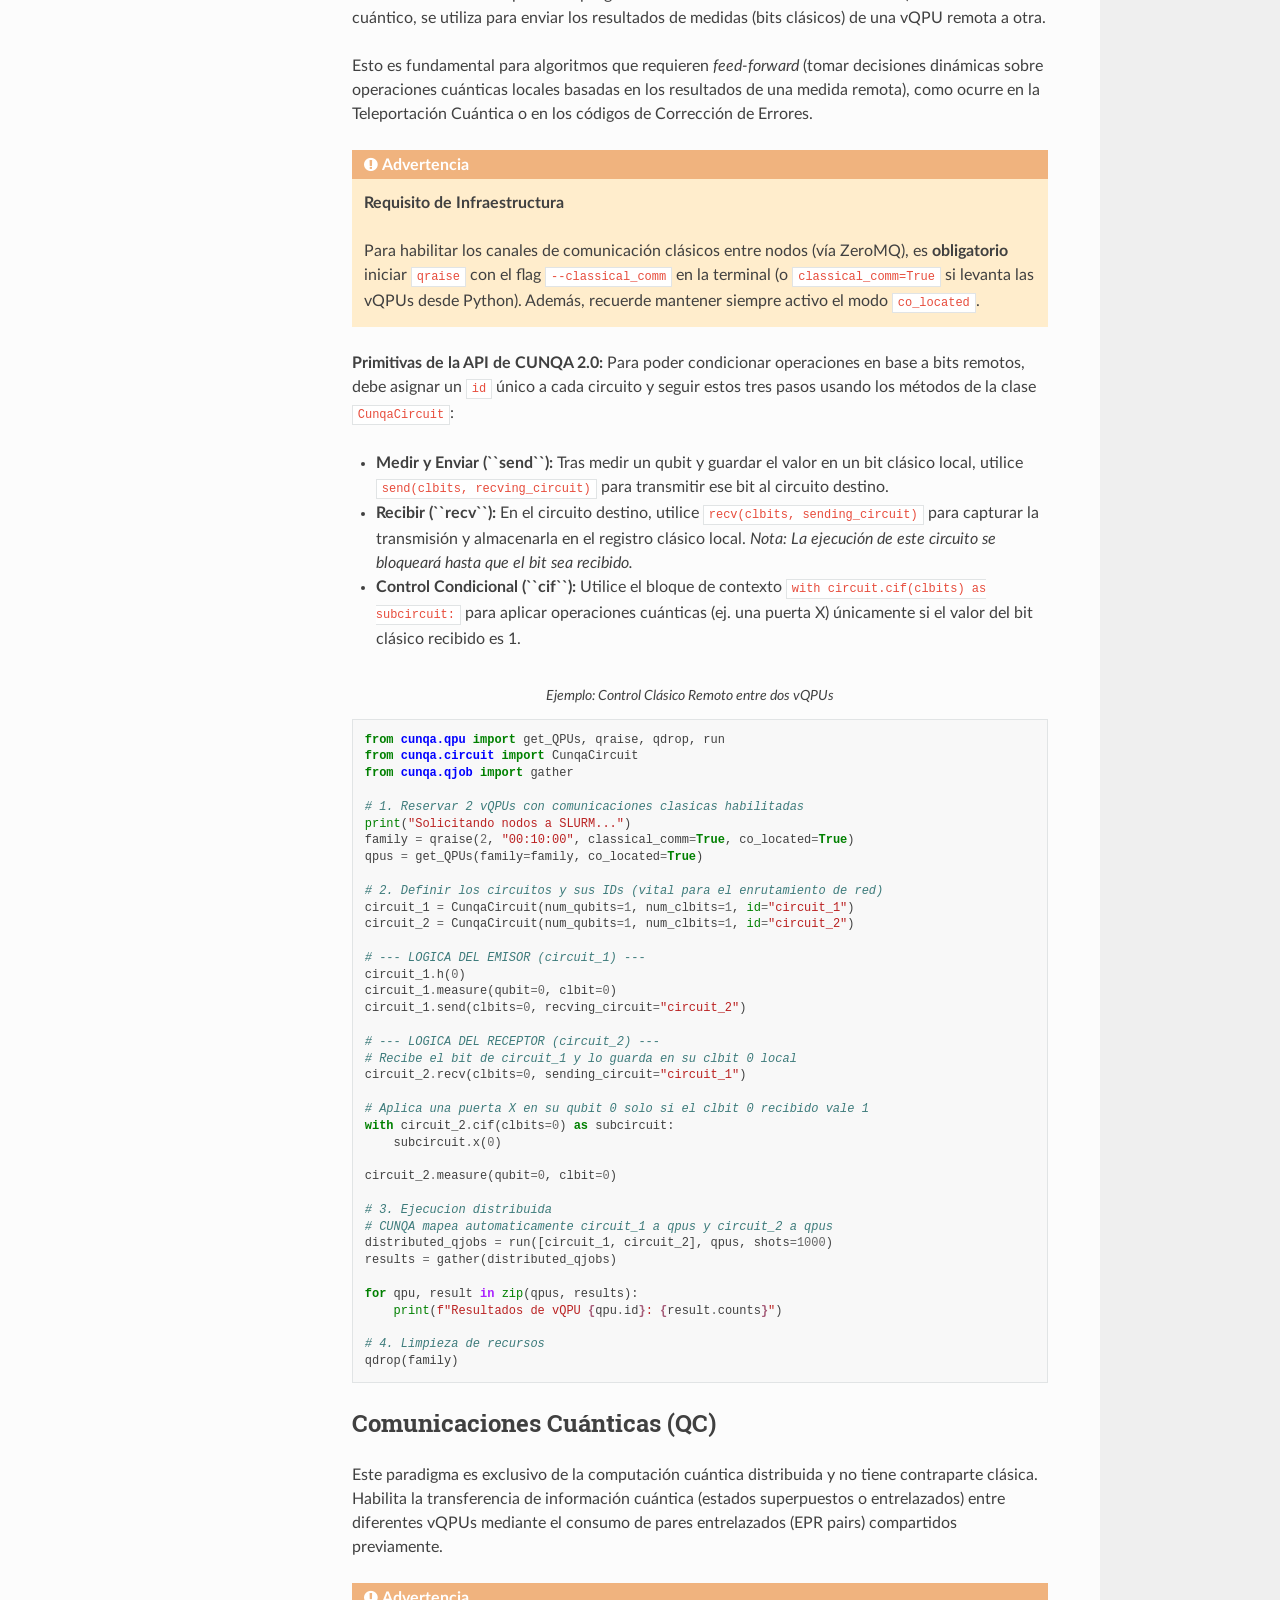
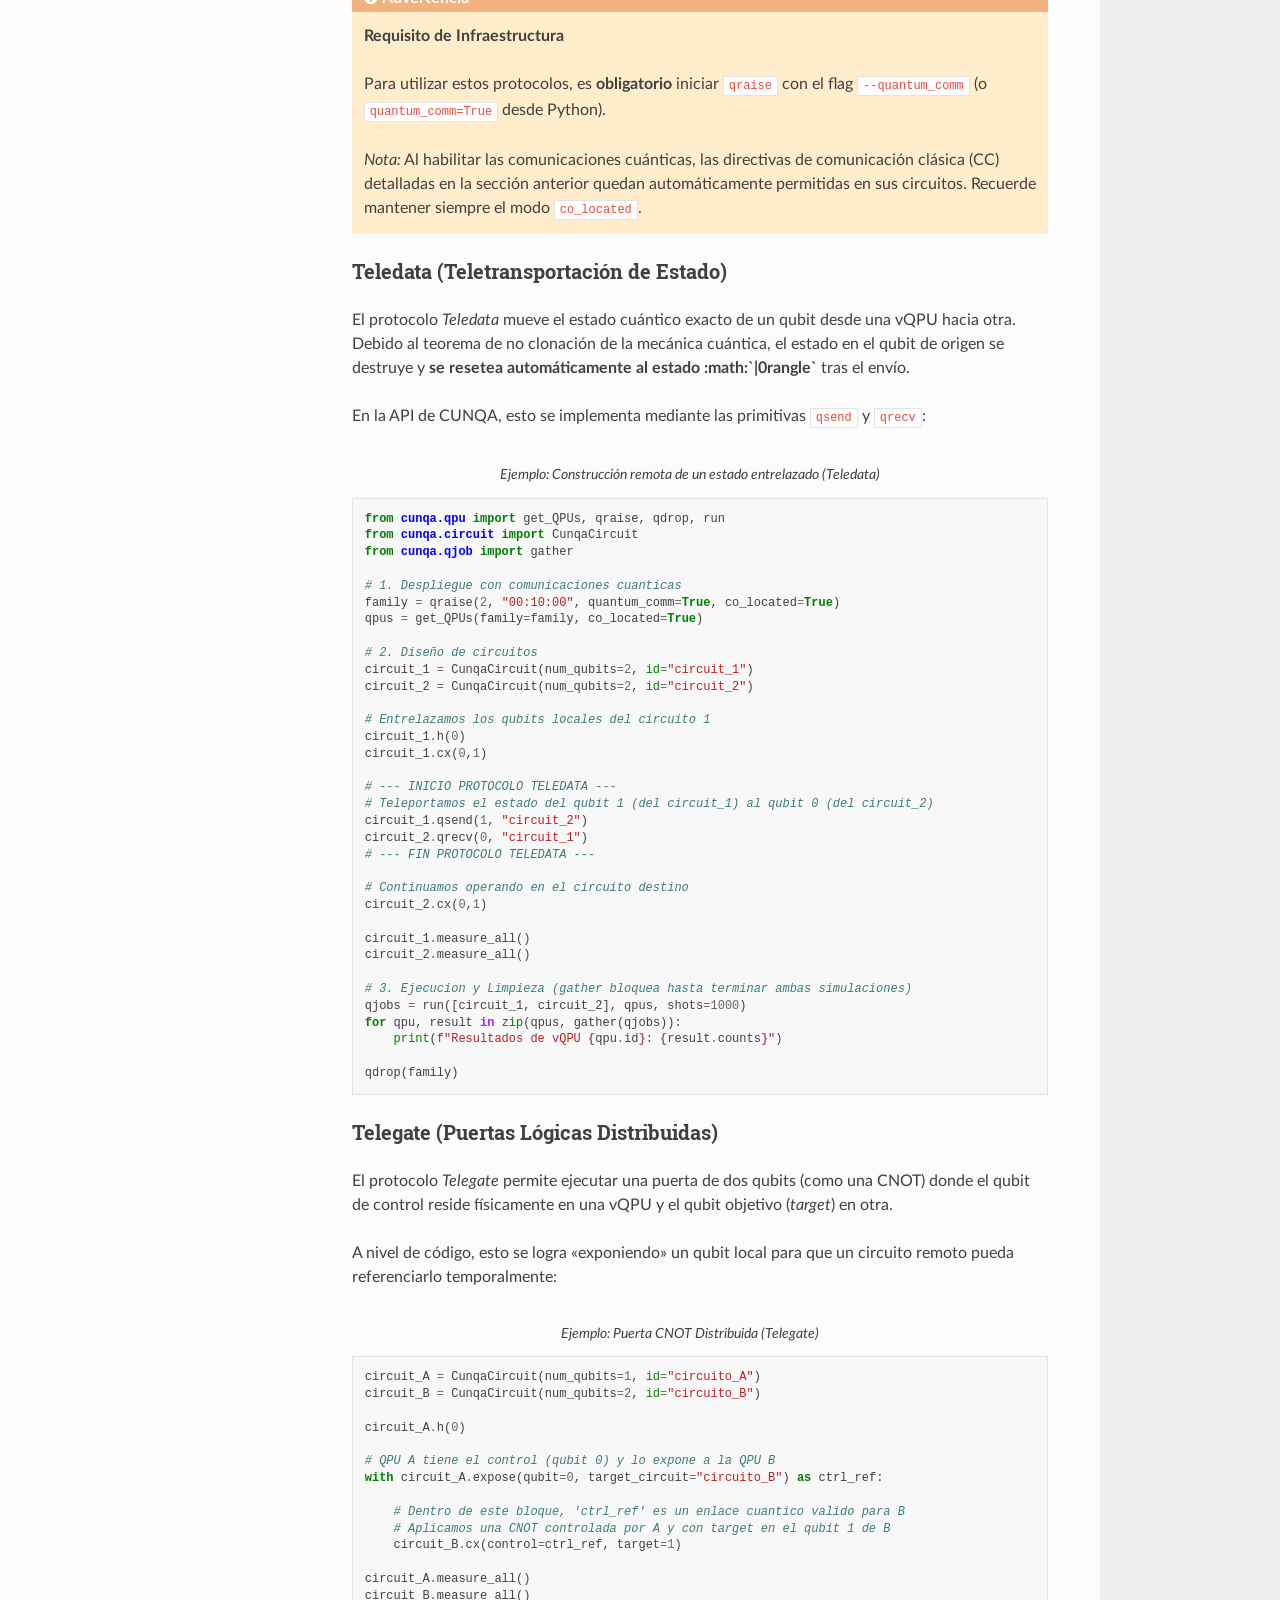
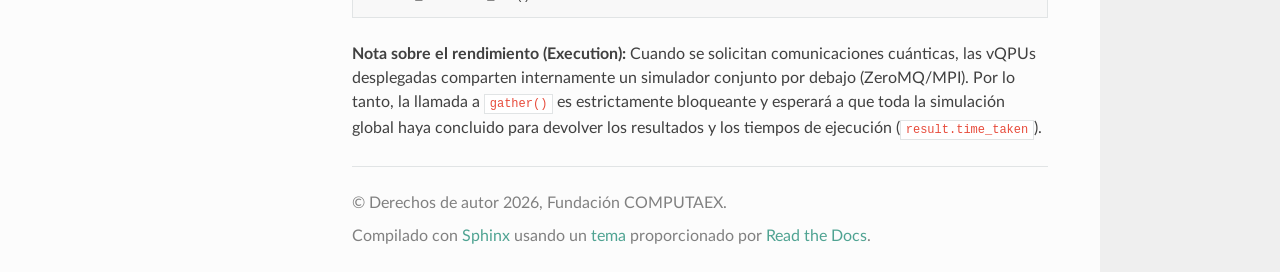
==== commit 217a4591: "Update documentation" ====
--- a/index.html
+++ b/index.html
@@ -149,20 +149,8 @@
 <section id="carga-estandar-sesion-limpia">
 <h2>Carga Estándar (Sesión Limpia)<a class="headerlink" href="#carga-estandar-sesion-limpia" title="Link to this heading"></a></h2>
 <p>Utilice el siguiente comando para cargar los módulos:</p>
-<div class="highlight-bash notranslate"><div class="highlight"><pre><span></span>module<span class="w"> </span>load<span class="w"> </span>python/cunqa<span class="w"> </span>libraries/libffi-devel-8.1
-</pre></div>
-</div>
-<div class="admonition warning">
-<p class="admonition-title">Advertencia</p>
-<p><strong>Aviso Importante: Parche Temporal</strong></p>
-<p>Para que Python detecte correctamente el framework CUNQA y sus dependencias internas, es
-necesario configurar la variable de entorno <code class="docutils literal notranslate"><span class="pre">PYTHONPATH</span></code>.
-Actualmente estamos trabajando para que esta ruta se integre de
-manera automática al cargar el módulo; mientras tanto, es necesario
-aplicar este comando como parche temporal:</p>
-<div class="highlight-bash notranslate"><div class="highlight"><pre><span></span><span class="nb">export</span><span class="w"> </span><span class="nv">PYTHONPATH</span><span class="o">=</span>/lusitania_apps/cunqa:/lusitania_apps/cunqa/.venv/lib/python3.10/site-packages:/lusitania_apps/python/python-3.10-cunqa-ex/lib/python3.10/site-packages:<span class="nv">$PYTHONPATH</span>
-</pre></div>
-</div>
+<div class="highlight-bash notranslate"><div class="highlight"><pre><span></span>module<span class="w"> </span>load<span class="w"> </span>python/cunqa
+</pre></div>
 </div>
 </section>
 <section id="resolucion-de-conflictos-module-swap">
@@ -171,7 +159,7 @@
 cargado otro módulo (ej. <code class="docutils literal notranslate"><span class="pre">python/3.10</span></code>), Lmod mostrará un error de
 conflicto. Utilice <code class="docutils literal notranslate"><span class="pre">swap</span></code> para intercambiarlos:</p>
 <div class="highlight-bash notranslate"><div class="highlight"><pre><span></span><span class="c1"># Si tiene conflictos con otra versión de Python module swap</span>
-python/python-version-actual<span class="w"> </span>python/cunqa
+module<span class="w"> </span>swap<span class="w"> </span>python/python-version-actual<span class="w"> </span>python/cunqa
 </pre></div>
 </div>
 </section>
